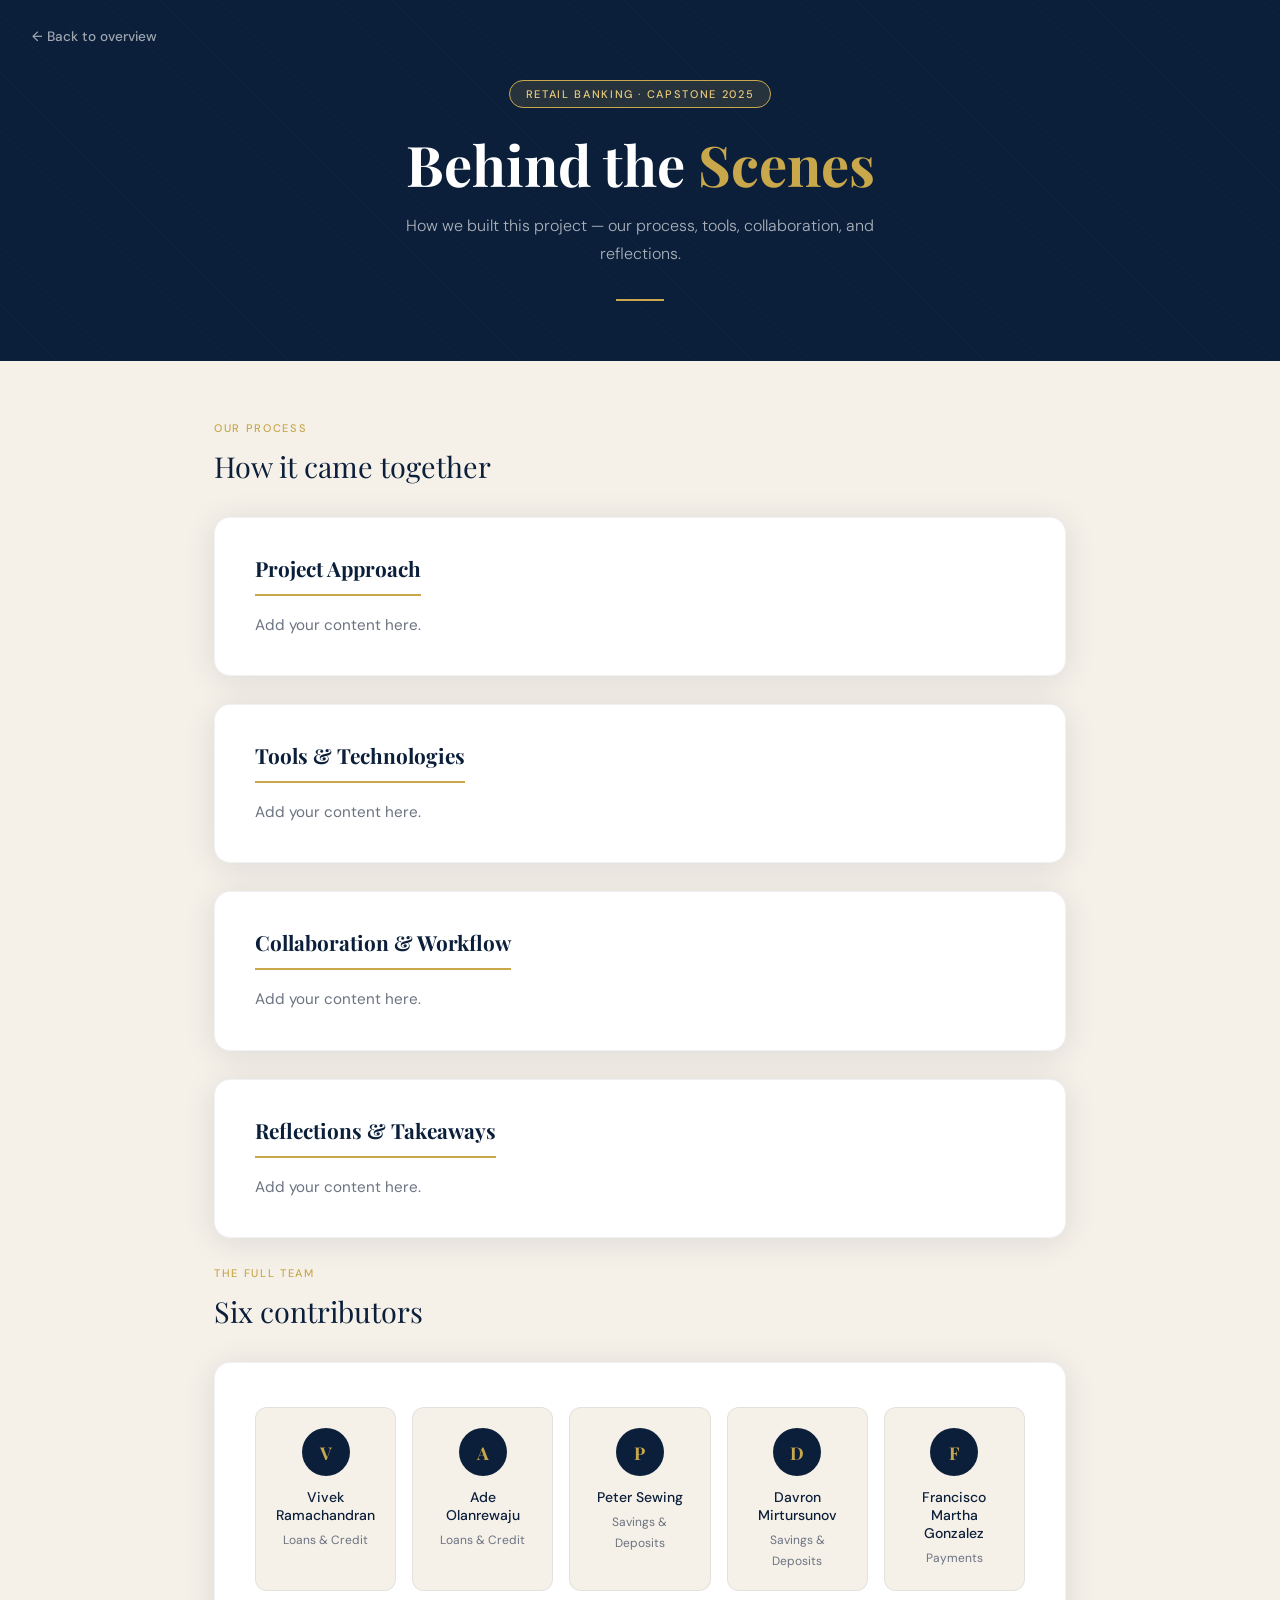
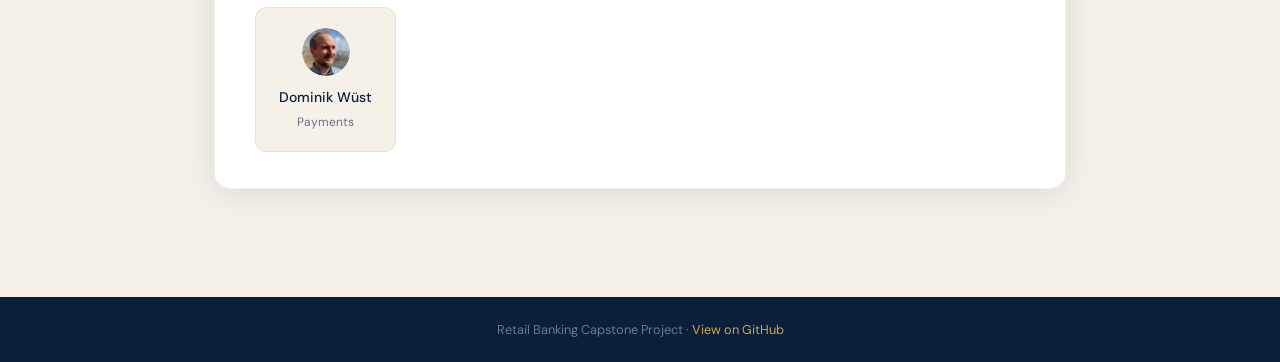
==== behind-the-scenes/index.html @ cd1fe0fa "Add Dominik Wüst profile photo to team sections Co-Authored-By: Claude Sonnet 4.6 <noreply@anthropic" ====
<!DOCTYPE html>
<html lang="en">
<head>
  <meta charset="UTF-8" />
  <meta name="viewport" content="width=device-width, initial-scale=1.0"/>
  <title>Behind the Scenes — Retail Banking</title>
  <link href="https://fonts.googleapis.com/css2?family=Playfair+Display:wght@400;700&family=DM+Sans:wght@300;400;500&display=swap" rel="stylesheet"/>
  <style>
    *, *::before, *::after { box-sizing: border-box; margin: 0; padding: 0; }
    :root {
      --navy: #0b1f3a; --gold: #c9a84c; --gold-light: #e8c97a;
      --cream: #f5f0e8; --white: #ffffff; --gray: #6b7280;
      --shadow: 0 4px 32px rgba(11,31,58,0.10);
    }
    html { scroll-behavior: smooth; }
    body { font-family: 'DM Sans', sans-serif; background: var(--cream); color: var(--navy); min-height: 100vh; }

    header { background: var(--navy); color: var(--white); padding: 80px 40px 60px; text-align: center; position: relative; overflow: hidden; }
    header::before { content: ''; position: absolute; inset: 0; background: repeating-linear-gradient(45deg, transparent, transparent 40px, rgba(201,168,76,0.04) 40px, rgba(201,168,76,0.04) 41px); }
    .badge { display: inline-block; background: rgba(201,168,76,0.15); border: 1px solid var(--gold); color: var(--gold-light); font-size: 11px; font-weight: 500; letter-spacing: 0.15em; text-transform: uppercase; padding: 6px 16px; border-radius: 100px; margin-bottom: 24px; }
    header h1 { font-family: 'Playfair Display', serif; font-size: clamp(2rem, 5vw, 3.5rem); font-weight: 700; line-height: 1.15; margin-bottom: 16px; position: relative; }
    header h1 span { color: var(--gold); }
    header p { font-size: 1rem; font-weight: 300; color: rgba(255,255,255,0.65); max-width: 480px; margin: 0 auto; line-height: 1.7; position: relative; }
    .gold-line { width: 48px; height: 2px; background: var(--gold); margin: 32px auto 0; }
    .back-link { position: absolute; top: 28px; left: 32px; font-size: 0.85rem; font-weight: 500; color: rgba(255,255,255,0.6); text-decoration: none; display: flex; align-items: center; gap: 6px; transition: color 0.2s; }
    .back-link:hover { color: var(--gold); }

    main { max-width: 900px; margin: 0 auto; padding: 60px 24px 80px; }
    .section-label { font-size: 11px; font-weight: 500; letter-spacing: 0.15em; text-transform: uppercase; color: var(--gold); margin-bottom: 12px; }
    .section-title { font-family: 'Playfair Display', serif; font-size: 1.8rem; color: var(--navy); margin-bottom: 32px; }

    .content-block { background: var(--white); border-radius: 16px; box-shadow: var(--shadow); padding: 36px 40px; margin-bottom: 28px; border: 1px solid rgba(11,31,58,0.06); }
    .content-block h2 { font-family: 'Playfair Display', serif; font-size: 1.3rem; color: var(--navy); margin-bottom: 16px; padding-bottom: 12px; border-bottom: 2px solid var(--gold); display: inline-block; }
    .content-block p { font-size: 0.95rem; color: var(--gray); line-height: 1.8; margin-bottom: 12px; }
    .content-block p:last-child { margin-bottom: 0; }

    .team-grid { display: grid; grid-template-columns: repeat(auto-fit, minmax(140px, 1fr)); gap: 16px; margin-top: 8px; }
    .member { background: var(--cream); border-radius: 12px; padding: 20px; text-align: center; border: 1px solid rgba(11,31,58,0.07); }
    .avatar { width: 48px; height: 48px; background: var(--navy); border-radius: 50%; margin: 0 auto 12px; display: flex; align-items: center; justify-content: center; color: var(--gold); font-family: 'Playfair Display', serif; font-size: 1.1rem; font-weight: 700; }
    .member h3 { font-size: 0.875rem; font-weight: 500; color: var(--navy); margin-bottom: 4px; }
    .member span { font-size: 0.75rem; color: var(--gray); }

    footer { background: var(--navy); color: rgba(255,255,255,0.4); text-align: center; padding: 24px; font-size: 0.8rem; }
    footer a { color: var(--gold); text-decoration: none; }

    @keyframes fadeUp { from { opacity: 0; transform: translateY(24px); } to { opacity: 1; transform: translateY(0); } }
    header, .content-block { animation: fadeUp 0.6s ease both; }
    .content-block:nth-child(2) { animation-delay: 0.1s; }
    .content-block:nth-child(3) { animation-delay: 0.2s; }
    .content-block:nth-child(4) { animation-delay: 0.3s; }
  </style>
</head>
<body>

  <header>
    <a class="back-link" href="../index.html">← Back to overview</a>
    <div class="badge">Retail Banking · Capstone 2025</div>
    <h1>Behind the <span>Scenes</span></h1>
    <p>How we built this project — our process, tools, collaboration, and reflections.</p>
    <div class="gold-line"></div>
  </header>

  <main>

    <div class="section-label">Our process</div>
    <div class="section-title">How it came together</div>

    <div class="content-block">
      <h2>Project Approach</h2>
      <p>Add your content here.</p>
    </div>

    <div class="content-block">
      <h2>Tools &amp; Technologies</h2>
      <p>Add your content here.</p>
    </div>

    <div class="content-block">
      <h2>Collaboration &amp; Workflow</h2>
      <p>Add your content here.</p>
    </div>

    <div class="content-block">
      <h2>Reflections &amp; Takeaways</h2>
      <p>Add your content here.</p>
    </div>

    <div class="section-label" style="margin-top: 20px;">The full team</div>
    <div class="section-title">Six contributors</div>

    <div class="content-block">
      <div class="team-grid">
        <div class="member"><div class="avatar">V</div><h3>Vivek Ramachandran</h3><span>Loans &amp; Credit</span></div>
        <div class="member"><div class="avatar">A</div><h3>Ade Olanrewaju</h3><span>Loans &amp; Credit</span></div>
        <div class="member"><div class="avatar">P</div><h3>Peter Sewing</h3><span>Savings &amp; Deposits</span></div>
        <div class="member"><div class="avatar">D</div><h3>Davron Mirtursunov</h3><span>Savings &amp; Deposits</span></div>
        <div class="member"><div class="avatar">F</div><h3>Francisco Martha Gonzalez</h3><span>Payments</span></div>
        <div class="member"><div class="avatar" style="background:none;overflow:hidden;padding:0;"><img src="../assets/images/dominik-wust.jpg" alt="Dominik Wüst" style="width:100%;height:100%;object-fit:cover;object-position:center top;border-radius:50%;display:block;"/></div><h3>Dominik Wüst</h3><span>Payments</span></div>
      </div>
    </div>

  </main>

  <footer>
    <p>Retail Banking Capstone Project · <a href="https://github.com/dowuest/Retail-Banking-Capstone-Project">View on GitHub</a></p>
  </footer>

</body>
</html>
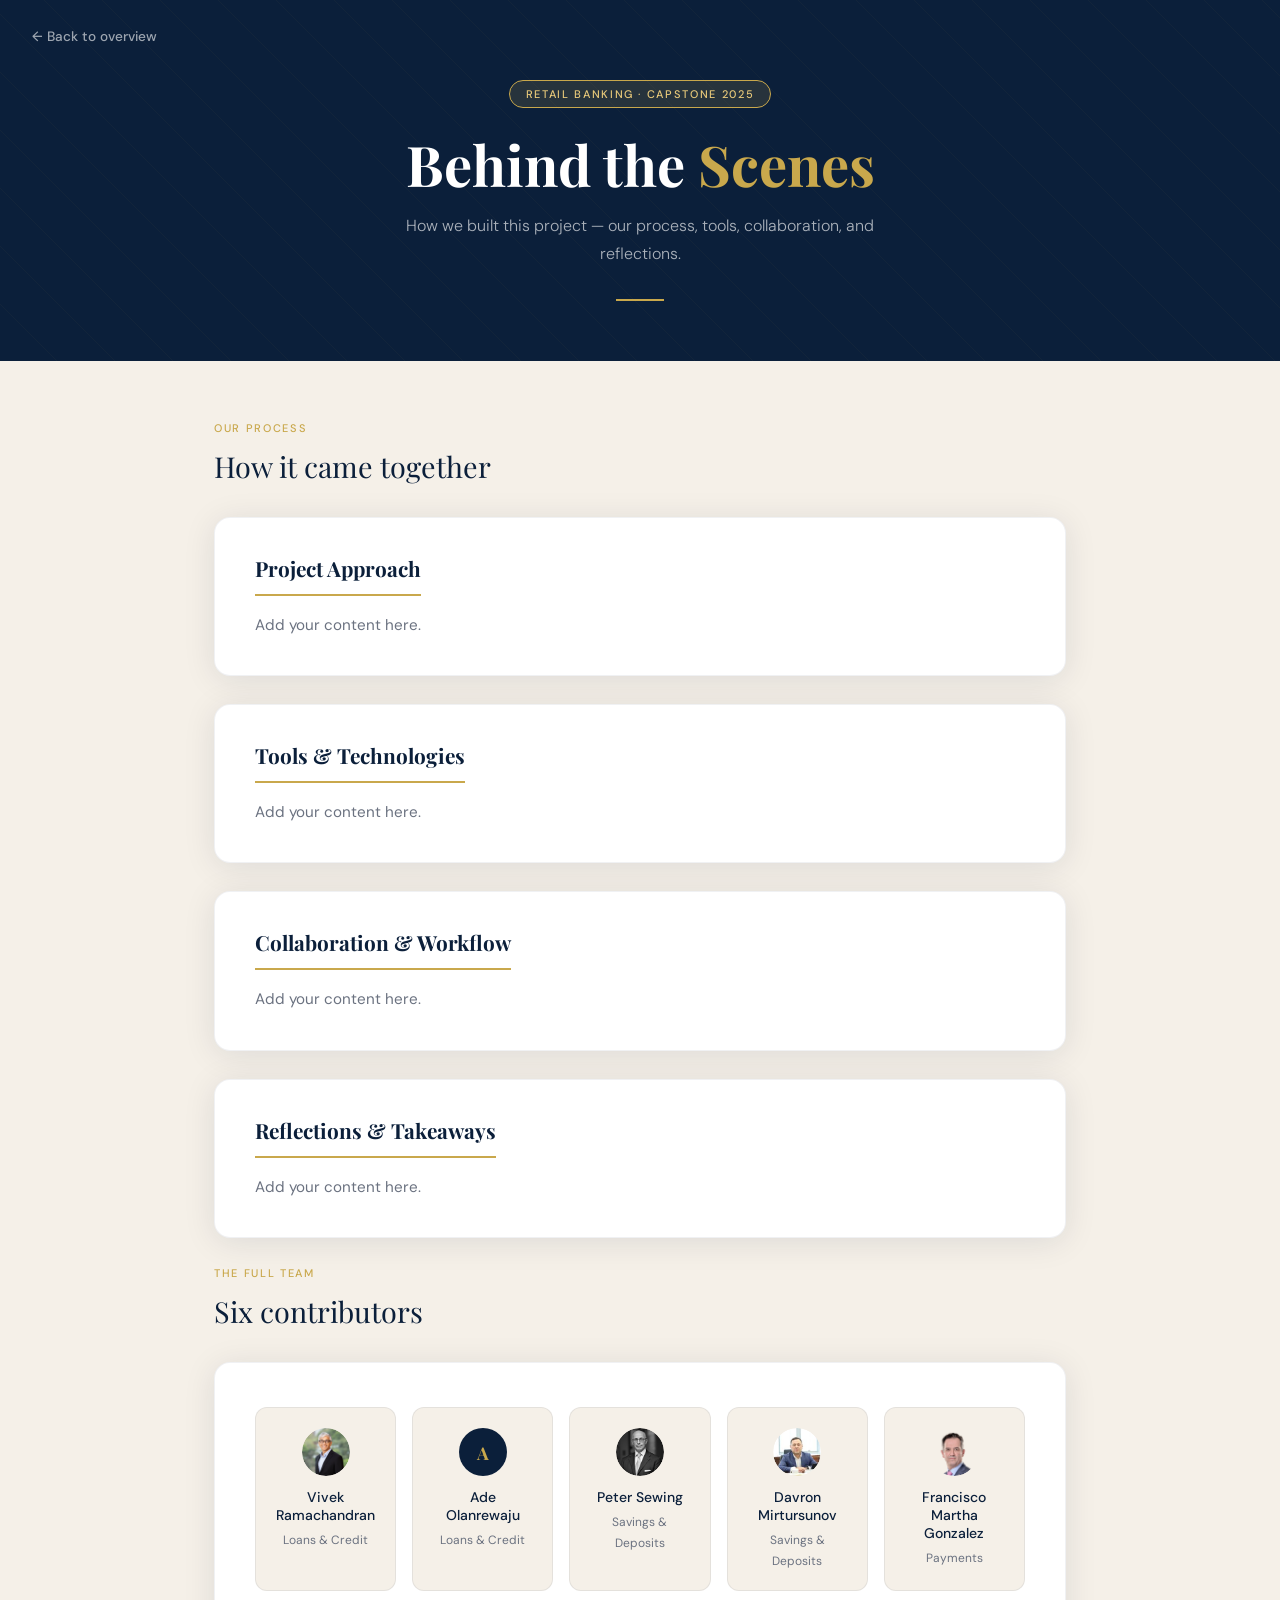
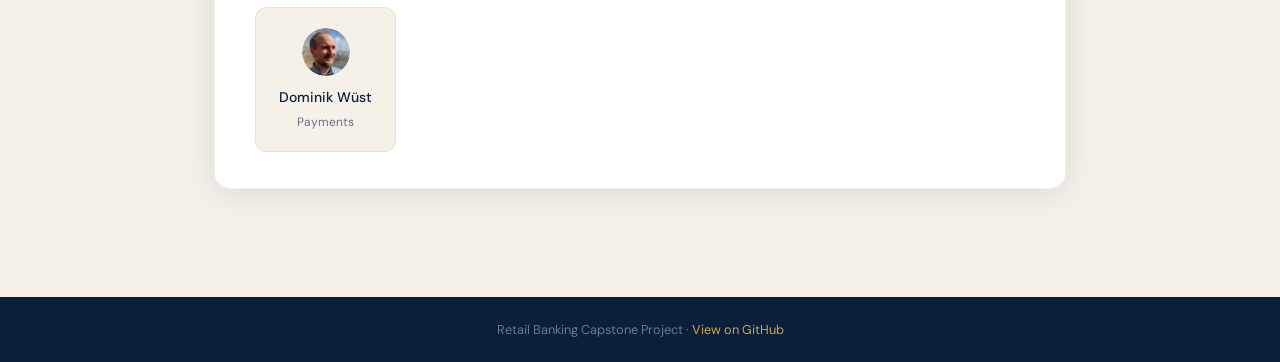
==== commit 6265cc88: "Add profile photos for Vivek, Peter, Davron, and Francisco Co-Authored-By: Claude Sonnet 4.6 <norepl" ====
--- a/behind-the-scenes/index.html
+++ b/behind-the-scenes/index.html
@@ -90,11 +90,11 @@
 
     <div class="content-block">
       <div class="team-grid">
-        <div class="member"><div class="avatar">V</div><h3>Vivek Ramachandran</h3><span>Loans &amp; Credit</span></div>
+        <div class="member"><div class="avatar" style="background:none;overflow:hidden;padding:0;"><img src="../assets/images/vivek-ramachandran.jpg" alt="Vivek Ramachandran" style="width:100%;height:100%;object-fit:cover;object-position:center top;border-radius:50%;display:block;"/></div><h3>Vivek Ramachandran</h3><span>Loans &amp; Credit</span></div>
         <div class="member"><div class="avatar">A</div><h3>Ade Olanrewaju</h3><span>Loans &amp; Credit</span></div>
-        <div class="member"><div class="avatar">P</div><h3>Peter Sewing</h3><span>Savings &amp; Deposits</span></div>
-        <div class="member"><div class="avatar">D</div><h3>Davron Mirtursunov</h3><span>Savings &amp; Deposits</span></div>
-        <div class="member"><div class="avatar">F</div><h3>Francisco Martha Gonzalez</h3><span>Payments</span></div>
+        <div class="member"><div class="avatar" style="background:none;overflow:hidden;padding:0;"><img src="../assets/images/peter-sewing.jpg" alt="Peter Sewing" style="width:100%;height:100%;object-fit:cover;object-position:center top;border-radius:50%;display:block;"/></div><h3>Peter Sewing</h3><span>Savings &amp; Deposits</span></div>
+        <div class="member"><div class="avatar" style="background:none;overflow:hidden;padding:0;"><img src="../assets/images/davron-mirtursunov.jpg" alt="Davron Mirtursunov" style="width:100%;height:100%;object-fit:cover;object-position:center top;border-radius:50%;display:block;"/></div><h3>Davron Mirtursunov</h3><span>Savings &amp; Deposits</span></div>
+        <div class="member"><div class="avatar" style="background:none;overflow:hidden;padding:0;"><img src="../assets/images/francisco-gonzalez.png" alt="Francisco Martha Gonzalez" style="width:100%;height:100%;object-fit:cover;object-position:center top;border-radius:50%;display:block;"/></div><h3>Francisco Martha Gonzalez</h3><span>Payments</span></div>
         <div class="member"><div class="avatar" style="background:none;overflow:hidden;padding:0;"><img src="../assets/images/dominik-wust.jpg" alt="Dominik Wüst" style="width:100%;height:100%;object-fit:cover;object-position:center top;border-radius:50%;display:block;"/></div><h3>Dominik Wüst</h3><span>Payments</span></div>
       </div>
     </div>
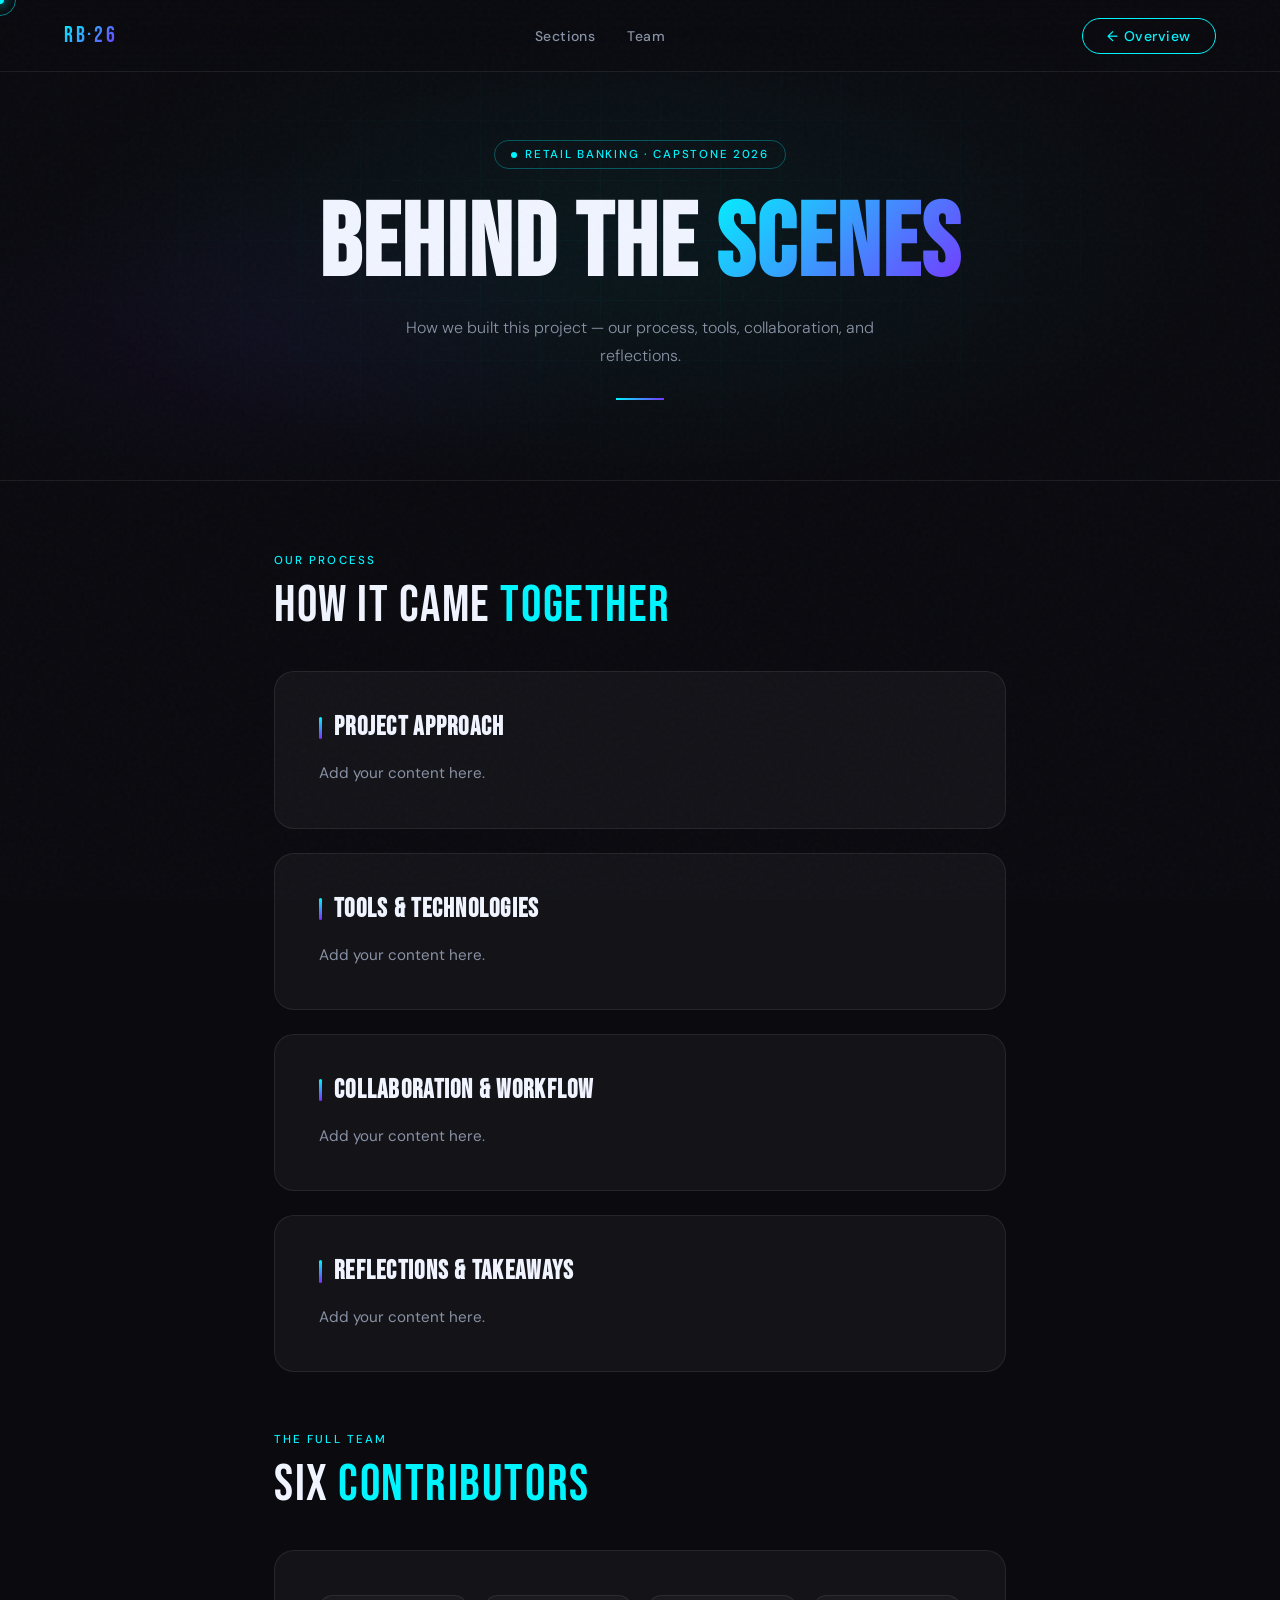
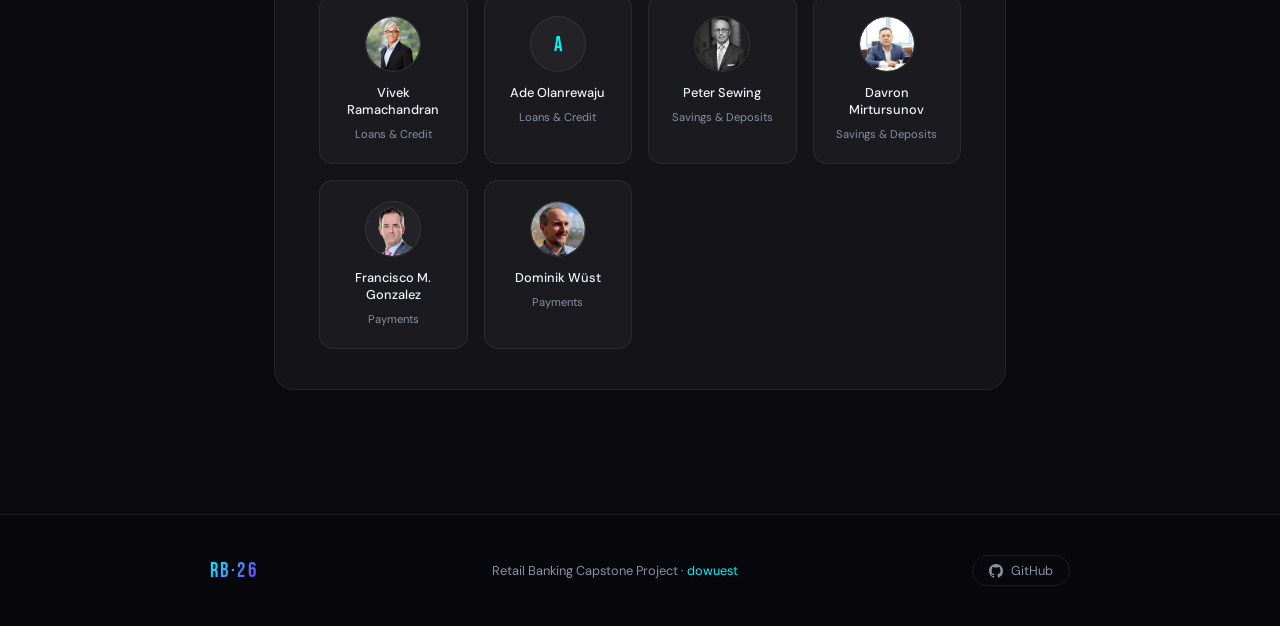
==== commit b7d94989: "Apply dark cinematic style to all 5 branch pages Restyled loans-credit, savings-deposits, payments, " ====
--- a/behind-the-scenes/index.html
+++ b/behind-the-scenes/index.html
@@ -1,109 +1,133 @@
 <!DOCTYPE html>
 <html lang="en">
 <head>
-  <meta charset="UTF-8" />
-  <meta name="viewport" content="width=device-width, initial-scale=1.0"/>
-  <title>Behind the Scenes — Retail Banking</title>
-  <link href="https://fonts.googleapis.com/css2?family=Playfair+Display:wght@400;700&family=DM+Sans:wght@300;400;500&display=swap" rel="stylesheet"/>
-  <style>
-    *, *::before, *::after { box-sizing: border-box; margin: 0; padding: 0; }
-    :root {
-      --navy: #0b1f3a; --gold: #c9a84c; --gold-light: #e8c97a;
-      --cream: #f5f0e8; --white: #ffffff; --gray: #6b7280;
-      --shadow: 0 4px 32px rgba(11,31,58,0.10);
-    }
-    html { scroll-behavior: smooth; }
-    body { font-family: 'DM Sans', sans-serif; background: var(--cream); color: var(--navy); min-height: 100vh; }
-
-    header { background: var(--navy); color: var(--white); padding: 80px 40px 60px; text-align: center; position: relative; overflow: hidden; }
-    header::before { content: ''; position: absolute; inset: 0; background: repeating-linear-gradient(45deg, transparent, transparent 40px, rgba(201,168,76,0.04) 40px, rgba(201,168,76,0.04) 41px); }
-    .badge { display: inline-block; background: rgba(201,168,76,0.15); border: 1px solid var(--gold); color: var(--gold-light); font-size: 11px; font-weight: 500; letter-spacing: 0.15em; text-transform: uppercase; padding: 6px 16px; border-radius: 100px; margin-bottom: 24px; }
-    header h1 { font-family: 'Playfair Display', serif; font-size: clamp(2rem, 5vw, 3.5rem); font-weight: 700; line-height: 1.15; margin-bottom: 16px; position: relative; }
-    header h1 span { color: var(--gold); }
-    header p { font-size: 1rem; font-weight: 300; color: rgba(255,255,255,0.65); max-width: 480px; margin: 0 auto; line-height: 1.7; position: relative; }
-    .gold-line { width: 48px; height: 2px; background: var(--gold); margin: 32px auto 0; }
-    .back-link { position: absolute; top: 28px; left: 32px; font-size: 0.85rem; font-weight: 500; color: rgba(255,255,255,0.6); text-decoration: none; display: flex; align-items: center; gap: 6px; transition: color 0.2s; }
-    .back-link:hover { color: var(--gold); }
-
-    main { max-width: 900px; margin: 0 auto; padding: 60px 24px 80px; }
-    .section-label { font-size: 11px; font-weight: 500; letter-spacing: 0.15em; text-transform: uppercase; color: var(--gold); margin-bottom: 12px; }
-    .section-title { font-family: 'Playfair Display', serif; font-size: 1.8rem; color: var(--navy); margin-bottom: 32px; }
-
-    .content-block { background: var(--white); border-radius: 16px; box-shadow: var(--shadow); padding: 36px 40px; margin-bottom: 28px; border: 1px solid rgba(11,31,58,0.06); }
-    .content-block h2 { font-family: 'Playfair Display', serif; font-size: 1.3rem; color: var(--navy); margin-bottom: 16px; padding-bottom: 12px; border-bottom: 2px solid var(--gold); display: inline-block; }
-    .content-block p { font-size: 0.95rem; color: var(--gray); line-height: 1.8; margin-bottom: 12px; }
-    .content-block p:last-child { margin-bottom: 0; }
-
-    .team-grid { display: grid; grid-template-columns: repeat(auto-fit, minmax(140px, 1fr)); gap: 16px; margin-top: 8px; }
-    .member { background: var(--cream); border-radius: 12px; padding: 20px; text-align: center; border: 1px solid rgba(11,31,58,0.07); }
-    .avatar { width: 48px; height: 48px; background: var(--navy); border-radius: 50%; margin: 0 auto 12px; display: flex; align-items: center; justify-content: center; color: var(--gold); font-family: 'Playfair Display', serif; font-size: 1.1rem; font-weight: 700; }
-    .member h3 { font-size: 0.875rem; font-weight: 500; color: var(--navy); margin-bottom: 4px; }
-    .member span { font-size: 0.75rem; color: var(--gray); }
-
-    footer { background: var(--navy); color: rgba(255,255,255,0.4); text-align: center; padding: 24px; font-size: 0.8rem; }
-    footer a { color: var(--gold); text-decoration: none; }
-
-    @keyframes fadeUp { from { opacity: 0; transform: translateY(24px); } to { opacity: 1; transform: translateY(0); } }
-    header, .content-block { animation: fadeUp 0.6s ease both; }
-    .content-block:nth-child(2) { animation-delay: 0.1s; }
-    .content-block:nth-child(3) { animation-delay: 0.2s; }
-    .content-block:nth-child(4) { animation-delay: 0.3s; }
-  </style>
+<meta charset="UTF-8"/>
+<meta name="viewport" content="width=device-width, initial-scale=1.0"/>
+<title>Behind the Scenes — Retail Banking 2026</title>
+<link rel="preconnect" href="https://fonts.googleapis.com"/>
+<link href="https://fonts.googleapis.com/css2?family=Bebas+Neue&family=DM+Sans:wght@300;400;500;600&display=swap" rel="stylesheet"/>
+<style>
+*,*::before,*::after{box-sizing:border-box;margin:0;padding:0;}
+:root{--bg:#0a0a0f;--cyan:#00f5ff;--violet:#7b2fff;--white:#f0f4ff;--gray:#8892a4;--surface:rgba(255,255,255,0.04);--border:rgba(255,255,255,0.08);--glow-cyan:0 0 40px rgba(0,245,255,0.35);--glow-violet:0 0 40px rgba(123,47,255,0.35);}
+html{scroll-behavior:smooth;}
+body{font-family:'DM Sans',sans-serif;background:var(--bg);color:var(--white);overflow-x:hidden;cursor:none;}
+body::after{content:'';position:fixed;inset:0;z-index:10000;pointer-events:none;opacity:.025;background-image:url("data:image/svg+xml,%3Csvg viewBox='0 0 256 256' xmlns='http://www.w3.org/2000/svg'%3E%3Cfilter id='n'%3E%3CfeTurbulence type='fractalNoise' baseFrequency='0.9' numOctaves='4' stitchTiles='stitch'/%3E%3C/filter%3E%3Crect width='100%25' height='100%25' filter='url(%23n)'/%3E%3C/svg%3E");}
+#cursor-dot{position:fixed;width:8px;height:8px;background:var(--cyan);border-radius:50%;pointer-events:none;z-index:8999;transform:translate(-50%,-50%);box-shadow:0 0 12px var(--cyan);transition:transform .1s;}
+#cursor-ring{position:fixed;width:32px;height:32px;border:1.5px solid rgba(0,245,255,.5);border-radius:50%;pointer-events:none;z-index:8998;transform:translate(-50%,-50%);}
+#preloader{position:fixed;inset:0;z-index:9000;background:var(--bg);display:flex;align-items:center;justify-content:center;flex-direction:column;gap:24px;}
+#preloader .pl-text{font-family:'Bebas Neue',sans-serif;font-size:clamp(1.2rem,3vw,1.8rem);letter-spacing:.4em;color:var(--cyan);opacity:0;animation:plFadeIn .4s .4s ease forwards;}
+#preloader .pl-bar{width:200px;height:2px;background:var(--border);border-radius:2px;overflow:hidden;opacity:0;animation:plFadeIn .4s .4s ease forwards;}
+#preloader .pl-fill{height:100%;width:0;background:linear-gradient(90deg,var(--cyan),var(--violet));animation:plFill .9s .5s ease forwards;}
+@keyframes plFadeIn{to{opacity:1;}}@keyframes plFill{to{width:100%;}}
+nav{position:fixed;top:0;left:0;right:0;z-index:500;display:flex;align-items:center;justify-content:space-between;padding:0 5vw;height:72px;background:rgba(10,10,15,.6);backdrop-filter:blur(20px);-webkit-backdrop-filter:blur(20px);border-bottom:1px solid var(--border);}
+.nav-logo{font-family:'Bebas Neue',sans-serif;font-size:1.4rem;letter-spacing:.12em;background:linear-gradient(135deg,var(--cyan),var(--violet));-webkit-background-clip:text;-webkit-text-fill-color:transparent;background-clip:text;text-decoration:none;}
+.nav-links{display:flex;gap:32px;list-style:none;}
+.nav-links a{color:var(--gray);font-size:.875rem;font-weight:500;text-decoration:none;letter-spacing:.03em;transition:color .2s;position:relative;}
+.nav-links a::after{content:'';position:absolute;bottom:-4px;left:0;right:0;height:1px;background:var(--cyan);transform:scaleX(0);transition:transform .2s;}
+.nav-links a:hover{color:var(--white);}
+.nav-links a:hover::after{transform:scaleX(1);}
+.nav-back{font-family:'DM Sans',sans-serif;font-size:.875rem;font-weight:500;color:var(--cyan);border:1.5px solid var(--cyan);border-radius:100px;padding:8px 24px;text-decoration:none;background:transparent;cursor:none;position:relative;overflow:hidden;transition:color .3s;letter-spacing:.04em;}
+.nav-back::before{content:'';position:absolute;inset:0;background:var(--cyan);transform:scaleX(0);transform-origin:left;transition:transform .3s ease;z-index:-1;}
+.nav-back:hover{color:#000;}
+.nav-back:hover::before{transform:scaleX(1);}
+@media(max-width:768px){.nav-links{display:none;}}
+.page-header{position:relative;padding:140px 5vw 80px;overflow:hidden;text-align:center;border-bottom:1px solid var(--border);}
+.page-header::before{content:'';position:absolute;inset:0;background:radial-gradient(ellipse 70% 80% at 50% 50%,rgba(0,245,255,.06) 0%,transparent 65%),radial-gradient(ellipse 50% 60% at 20% 70%,rgba(123,47,255,.05) 0%,transparent 60%);pointer-events:none;}
+.grid-bg{position:absolute;inset:0;pointer-events:none;background-image:linear-gradient(rgba(0,245,255,.03) 1px,transparent 1px),linear-gradient(90deg,rgba(0,245,255,.03) 1px,transparent 1px);background-size:60px 60px;mask-image:radial-gradient(ellipse 70% 70% at 50% 50%,black,transparent);}
+.page-badge{display:inline-flex;align-items:center;gap:8px;font-size:.72rem;font-weight:500;letter-spacing:.15em;text-transform:uppercase;color:var(--cyan);border:1px solid rgba(0,245,255,.3);border-radius:100px;padding:6px 16px;margin-bottom:28px;}
+.page-badge::before{content:'';width:6px;height:6px;border-radius:50%;background:var(--cyan);animation:pulse 2s infinite;}
+@keyframes pulse{0%,100%{opacity:1;transform:scale(1);}50%{opacity:.5;transform:scale(1.4);}}
+.page-header h1{font-family:'Bebas Neue',sans-serif;font-size:clamp(3rem,8vw,6.5rem);line-height:.95;letter-spacing:.02em;margin-bottom:20px;position:relative;}
+.page-header h1 .accent{background:linear-gradient(135deg,var(--cyan),var(--violet));-webkit-background-clip:text;-webkit-text-fill-color:transparent;background-clip:text;}
+.page-header p{font-size:1rem;font-weight:300;color:var(--gray);max-width:520px;margin:0 auto;line-height:1.75;position:relative;}
+.gold-line{width:48px;height:2px;background:linear-gradient(90deg,var(--cyan),var(--violet));margin:28px auto 0;}
+main{max-width:860px;margin:0 auto;padding:72px 5vw 100px;}
+.section-eyebrow{font-size:.72rem;font-weight:500;letter-spacing:.18em;text-transform:uppercase;color:var(--cyan);margin-bottom:12px;}
+.section-heading{font-family:'Bebas Neue',sans-serif;font-size:clamp(2rem,4vw,3.5rem);line-height:1;letter-spacing:.03em;margin-bottom:40px;}
+.content-block{background:var(--surface);border:1px solid var(--border);border-radius:20px;padding:40px 44px;margin-bottom:24px;position:relative;overflow:hidden;transition:border-color .3s,box-shadow .3s,transform .3s;}
+.content-block::before{content:'';position:absolute;bottom:0;left:0;right:0;height:2px;background:linear-gradient(90deg,var(--cyan),var(--violet));transform:scaleX(0);transition:transform .4s ease;}
+.content-block:hover{border-color:rgba(0,245,255,.3);box-shadow:var(--glow-cyan);transform:translateY(-3px);}
+.content-block:hover::before{transform:scaleX(1);}
+.content-block h2{font-family:'Bebas Neue',sans-serif;font-size:1.6rem;letter-spacing:.05em;color:var(--white);margin-bottom:16px;display:flex;align-items:center;gap:12px;}
+.content-block h2::before{content:'';display:block;width:3px;height:1.4rem;background:linear-gradient(to bottom,var(--cyan),var(--violet));border-radius:2px;flex-shrink:0;}
+.content-block p{font-size:.95rem;color:var(--gray);line-height:1.85;}
+/* Team grid */
+.team-grid{display:grid;grid-template-columns:repeat(auto-fill,minmax(130px,1fr));gap:16px;margin-top:4px;}
+.member{background:rgba(255,255,255,.03);border:1px solid var(--border);border-radius:14px;padding:20px 14px;text-align:center;transition:border-color .3s,transform .3s;}
+.member:hover{border-color:rgba(0,245,255,.3);transform:translateY(-4px);}
+.avatar{width:56px;height:56px;border-radius:50%;margin:0 auto 12px;border:1.5px solid var(--border);overflow:hidden;background:var(--surface);display:flex;align-items:center;justify-content:center;font-family:'Bebas Neue',sans-serif;font-size:1.3rem;color:var(--cyan);}
+.avatar img{width:100%;height:100%;object-fit:cover;object-position:center top;border-radius:50%;display:block;}
+.member h3{font-size:.8rem;font-weight:500;color:var(--white);margin-bottom:4px;}
+.member span{font-size:.7rem;color:var(--gray);}
+.reveal{opacity:0;transform:translateY(32px);transition:opacity .7s ease,transform .7s ease;}
+.reveal.visible{opacity:1;transform:translateY(0);}
+footer{background:#07070c;border-top:1px solid var(--border);padding:40px 5vw;}
+.footer-inner{max-width:860px;margin:0 auto;display:flex;align-items:center;justify-content:space-between;flex-wrap:wrap;gap:16px;}
+.footer-logo{font-family:'Bebas Neue',sans-serif;font-size:1.3rem;letter-spacing:.12em;background:linear-gradient(135deg,var(--cyan),var(--violet));-webkit-background-clip:text;-webkit-text-fill-color:transparent;background-clip:text;}
+.footer-copy{font-size:.8rem;color:var(--gray);}
+.footer-copy a{color:var(--cyan);text-decoration:none;}
+.github-link{display:inline-flex;align-items:center;gap:8px;font-size:.8rem;color:var(--gray);text-decoration:none;border:1px solid var(--border);border-radius:100px;padding:6px 16px;transition:border-color .2s,color .2s;}
+.github-link:hover{border-color:var(--cyan);color:var(--white);}
+@media(prefers-reduced-motion:reduce){.reveal{transition:none;}.page-badge::before{animation:none;}}
+</style>
 </head>
 <body>
+<div id="preloader" role="status" aria-label="Loading"><span class="pl-text">BEHIND THE SCENES</span><div class="pl-bar"><div class="pl-fill"></div></div></div>
+<div id="cursor-dot" aria-hidden="true"></div>
+<div id="cursor-ring" aria-hidden="true"></div>
+<nav role="navigation" aria-label="Main navigation">
+  <a href="../index.html" class="nav-logo">RB·26</a>
+  <ul class="nav-links"><li><a href="../index.html#sections">Sections</a></li><li><a href="../index.html#team">Team</a></li></ul>
+  <a href="../index.html" class="nav-back">← Overview</a>
+</nav>
+<header class="page-header" role="banner">
+  <div class="grid-bg" aria-hidden="true"></div>
+  <div class="page-badge">Retail Banking · Capstone 2026</div>
+  <h1>Behind the <span class="accent">Scenes</span></h1>
+  <p>How we built this project — our process, tools, collaboration, and reflections.</p>
+  <div class="gold-line"></div>
+</header>
+<main id="main-content">
+  <div class="section-eyebrow reveal">Our process</div>
+  <div class="section-heading reveal" style="transition-delay:.1s">How It Came <span style="color:var(--cyan)">Together</span></div>
+  <div class="content-block reveal" style="transition-delay:.15s"><h2>Project Approach</h2><p>Add your content here.</p></div>
+  <div class="content-block reveal" style="transition-delay:.25s"><h2>Tools &amp; Technologies</h2><p>Add your content here.</p></div>
+  <div class="content-block reveal" style="transition-delay:.35s"><h2>Collaboration &amp; Workflow</h2><p>Add your content here.</p></div>
+  <div class="content-block reveal" style="transition-delay:.45s"><h2>Reflections &amp; Takeaways</h2><p>Add your content here.</p></div>
 
-  <header>
-    <a class="back-link" href="../index.html">← Back to overview</a>
-    <div class="badge">Retail Banking · Capstone 2025</div>
-    <h1>Behind the <span>Scenes</span></h1>
-    <p>How we built this project — our process, tools, collaboration, and reflections.</p>
-    <div class="gold-line"></div>
-  </header>
-
-  <main>
-
-    <div class="section-label">Our process</div>
-    <div class="section-title">How it came together</div>
-
-    <div class="content-block">
-      <h2>Project Approach</h2>
-      <p>Add your content here.</p>
+  <div class="section-eyebrow reveal" style="margin-top:60px;transition-delay:.5s">The full team</div>
+  <div class="section-heading reveal" style="transition-delay:.55s">Six <span style="color:var(--cyan)">Contributors</span></div>
+  <div class="content-block reveal" style="transition-delay:.6s">
+    <div class="team-grid">
+      <div class="member"><div class="avatar"><img src="../assets/images/vivek-ramachandran.jpg" alt="Vivek Ramachandran"/></div><h3>Vivek Ramachandran</h3><span>Loans &amp; Credit</span></div>
+      <div class="member"><div class="avatar">A</div><h3>Ade Olanrewaju</h3><span>Loans &amp; Credit</span></div>
+      <div class="member"><div class="avatar"><img src="../assets/images/peter-sewing.jpg" alt="Peter Sewing"/></div><h3>Peter Sewing</h3><span>Savings &amp; Deposits</span></div>
+      <div class="member"><div class="avatar"><img src="../assets/images/davron-mirtursunov.jpg" alt="Davron Mirtursunov"/></div><h3>Davron Mirtursunov</h3><span>Savings &amp; Deposits</span></div>
+      <div class="member"><div class="avatar"><img src="../assets/images/francisco-gonzalez.png" alt="Francisco Martha Gonzalez"/></div><h3>Francisco M. Gonzalez</h3><span>Payments</span></div>
+      <div class="member"><div class="avatar"><img src="../assets/images/dominik-wust.jpg" alt="Dominik Wüst"/></div><h3>Dominik Wüst</h3><span>Payments</span></div>
     </div>
-
-    <div class="content-block">
-      <h2>Tools &amp; Technologies</h2>
-      <p>Add your content here.</p>
-    </div>
-
-    <div class="content-block">
-      <h2>Collaboration &amp; Workflow</h2>
-      <p>Add your content here.</p>
-    </div>
-
-    <div class="content-block">
-      <h2>Reflections &amp; Takeaways</h2>
-      <p>Add your content here.</p>
-    </div>
-
-    <div class="section-label" style="margin-top: 20px;">The full team</div>
-    <div class="section-title">Six contributors</div>
-
-    <div class="content-block">
-      <div class="team-grid">
-        <div class="member"><div class="avatar" style="background:none;overflow:hidden;padding:0;"><img src="../assets/images/vivek-ramachandran.jpg" alt="Vivek Ramachandran" style="width:100%;height:100%;object-fit:cover;object-position:center top;border-radius:50%;display:block;"/></div><h3>Vivek Ramachandran</h3><span>Loans &amp; Credit</span></div>
-        <div class="member"><div class="avatar">A</div><h3>Ade Olanrewaju</h3><span>Loans &amp; Credit</span></div>
-        <div class="member"><div class="avatar" style="background:none;overflow:hidden;padding:0;"><img src="../assets/images/peter-sewing.jpg" alt="Peter Sewing" style="width:100%;height:100%;object-fit:cover;object-position:center top;border-radius:50%;display:block;"/></div><h3>Peter Sewing</h3><span>Savings &amp; Deposits</span></div>
-        <div class="member"><div class="avatar" style="background:none;overflow:hidden;padding:0;"><img src="../assets/images/davron-mirtursunov.jpg" alt="Davron Mirtursunov" style="width:100%;height:100%;object-fit:cover;object-position:center top;border-radius:50%;display:block;"/></div><h3>Davron Mirtursunov</h3><span>Savings &amp; Deposits</span></div>
-        <div class="member"><div class="avatar" style="background:none;overflow:hidden;padding:0;"><img src="../assets/images/francisco-gonzalez.png" alt="Francisco Martha Gonzalez" style="width:100%;height:100%;object-fit:cover;object-position:center top;border-radius:50%;display:block;"/></div><h3>Francisco Martha Gonzalez</h3><span>Payments</span></div>
-        <div class="member"><div class="avatar" style="background:none;overflow:hidden;padding:0;"><img src="../assets/images/dominik-wust.jpg" alt="Dominik Wüst" style="width:100%;height:100%;object-fit:cover;object-position:center top;border-radius:50%;display:block;"/></div><h3>Dominik Wüst</h3><span>Payments</span></div>
-      </div>
-    </div>
-
-  </main>
-
-  <footer>
-    <p>Retail Banking Capstone Project · <a href="https://github.com/dowuest/Retail-Banking-Capstone-Project">View on GitHub</a></p>
-  </footer>
-
+  </div>
+</main>
+<footer role="contentinfo">
+  <div class="footer-inner">
+    <div class="footer-logo">RB·26</div>
+    <span class="footer-copy">Retail Banking Capstone Project · <a href="https://github.com/dowuest/Retail-Banking-Capstone-Project" target="_blank" rel="noopener">dowuest</a></span>
+    <a href="https://github.com/dowuest/Retail-Banking-Capstone-Project" target="_blank" rel="noopener" class="github-link"><svg width="14" height="14" viewBox="0 0 24 24" fill="currentColor" aria-hidden="true"><path d="M12 0C5.37 0 0 5.37 0 12c0 5.31 3.435 9.795 8.205 11.385.6.105.825-.255.825-.57 0-.285-.015-1.23-.015-2.235-3.015.555-3.795-.735-4.035-1.41-.135-.345-.72-1.41-1.23-1.695-.42-.225-1.02-.78-.015-.795.945-.015 1.62.87 1.845 1.23 1.08 1.815 2.805 1.305 3.495.99.105-.78.42-1.305.765-1.605-2.67-.3-5.46-1.335-5.46-5.925 0-1.305.465-2.385 1.23-3.225-.12-.3-.54-1.53.12-3.18 0 0 1.005-.315 3.3 1.23.96-.27 1.98-.405 3-.405s2.04.135 3 .405c2.295-1.56 3.3-1.23 3.3-1.23.66 1.65.24 2.88.12 3.18.765.84 1.23 1.905 1.23 3.225 0 4.605-2.805 5.625-5.475 5.925.435.375.81 1.095.81 2.22 0 1.605-.015 2.895-.015 3.3 0 .315.225.69.825.57A12.02 12.02 0 0024 12c0-6.63-5.37-12-12-12z"/></svg>GitHub</a>
+  </div>
+</footer>
+<script>
+(function(){
+  const reduced=window.matchMedia('(prefers-reduced-motion: reduce)').matches;
+  window.addEventListener('load',()=>{setTimeout(()=>{const pl=document.getElementById('preloader');pl.style.transition='opacity .5s ease';pl.style.opacity='0';setTimeout(()=>pl.style.display='none',550);},1100);});
+  const dot=document.getElementById('cursor-dot'),ring=document.getElementById('cursor-ring');
+  let mx=0,my=0,rx=0,ry=0;
+  document.addEventListener('mousemove',e=>{mx=e.clientX;my=e.clientY;dot.style.left=mx+'px';dot.style.top=my+'px';});
+  function lerpCursor(){rx+=(mx-rx)*.12;ry+=(my-ry)*.12;ring.style.left=rx+'px';ring.style.top=ry+'px';requestAnimationFrame(lerpCursor);}
+  if(!reduced)lerpCursor();
+  document.querySelectorAll('a,button').forEach(el=>{el.addEventListener('mouseenter',()=>{dot.style.transform='translate(-50%,-50%) scale(2.5)';ring.style.borderColor='rgba(123,47,255,.7)';});el.addEventListener('mouseleave',()=>{dot.style.transform='translate(-50%,-50%) scale(1)';ring.style.borderColor='rgba(0,245,255,.5)';});});
+  const obs=new IntersectionObserver(entries=>entries.forEach(e=>{if(e.isIntersecting){e.target.classList.add('visible');obs.unobserve(e.target);}}),{threshold:.15});
+  document.querySelectorAll('.reveal').forEach(el=>obs.observe(el));
+})();
+</script>
 </body>
 </html>
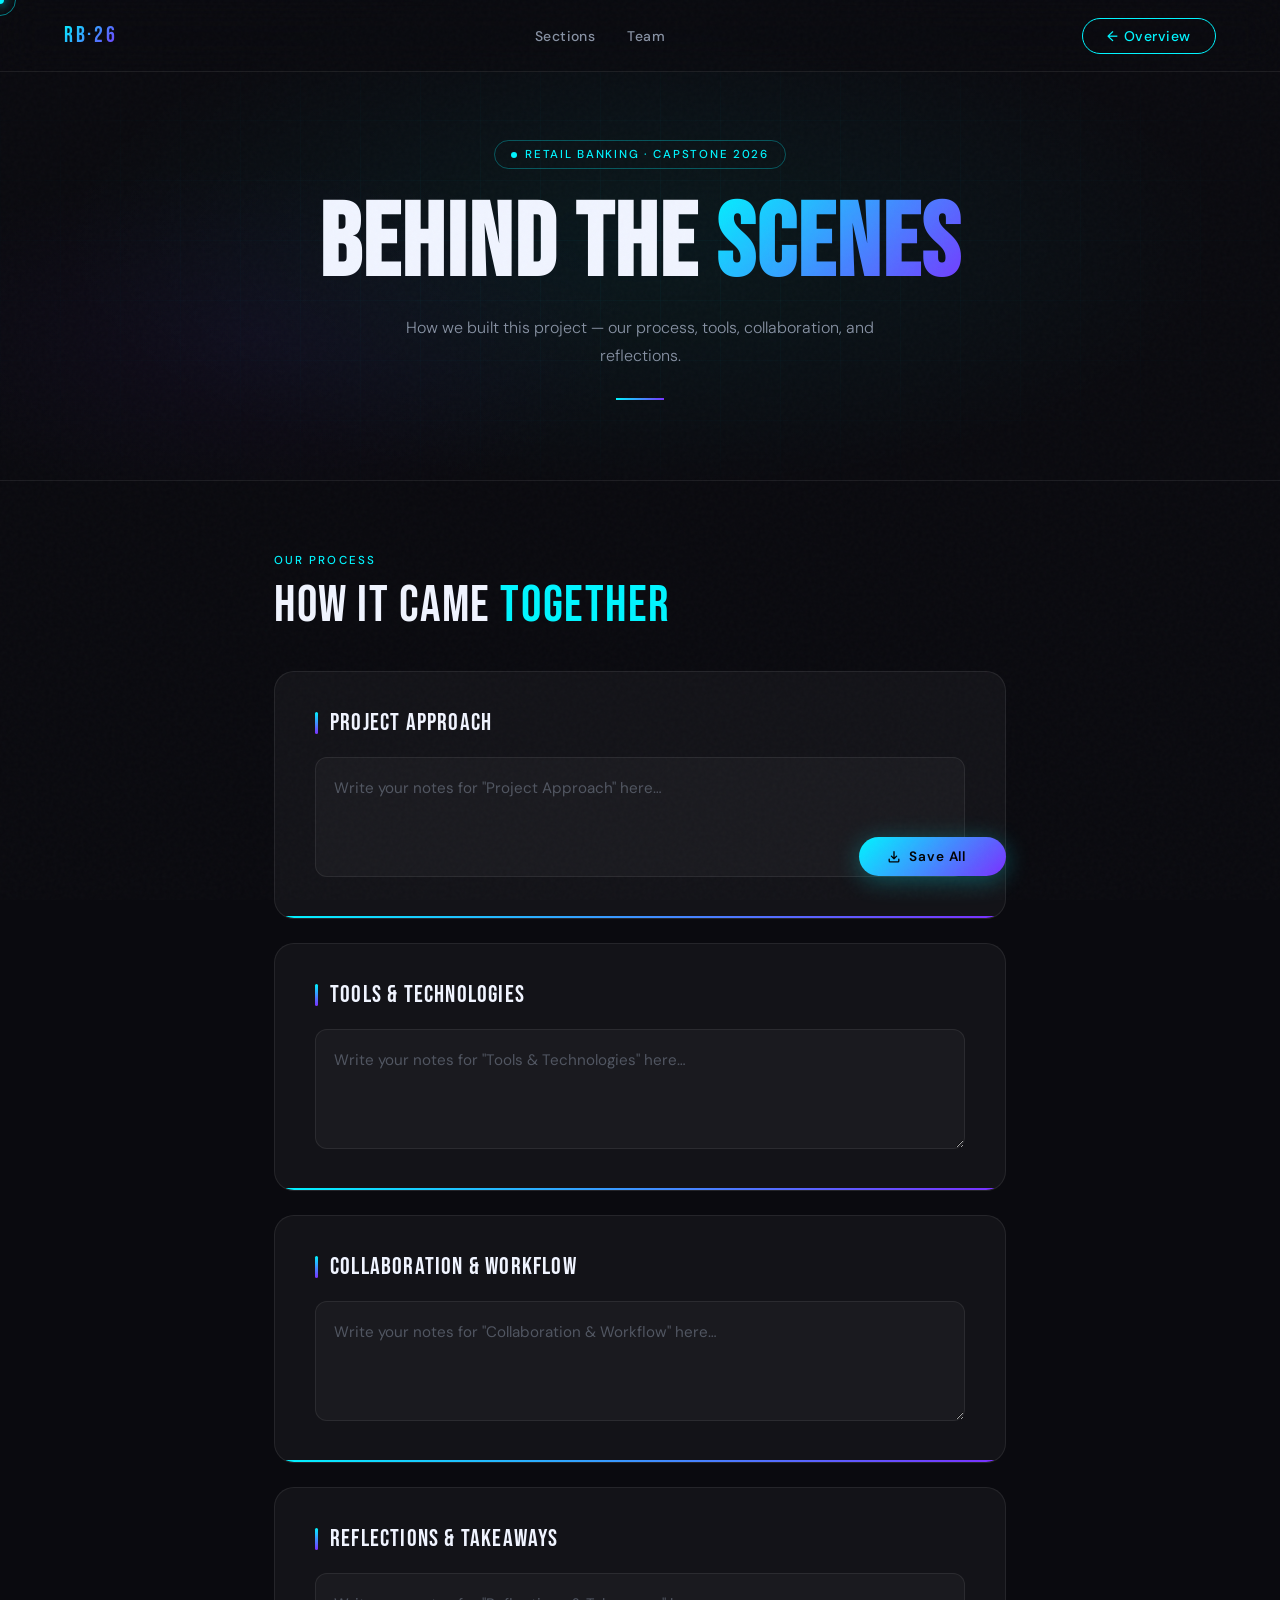
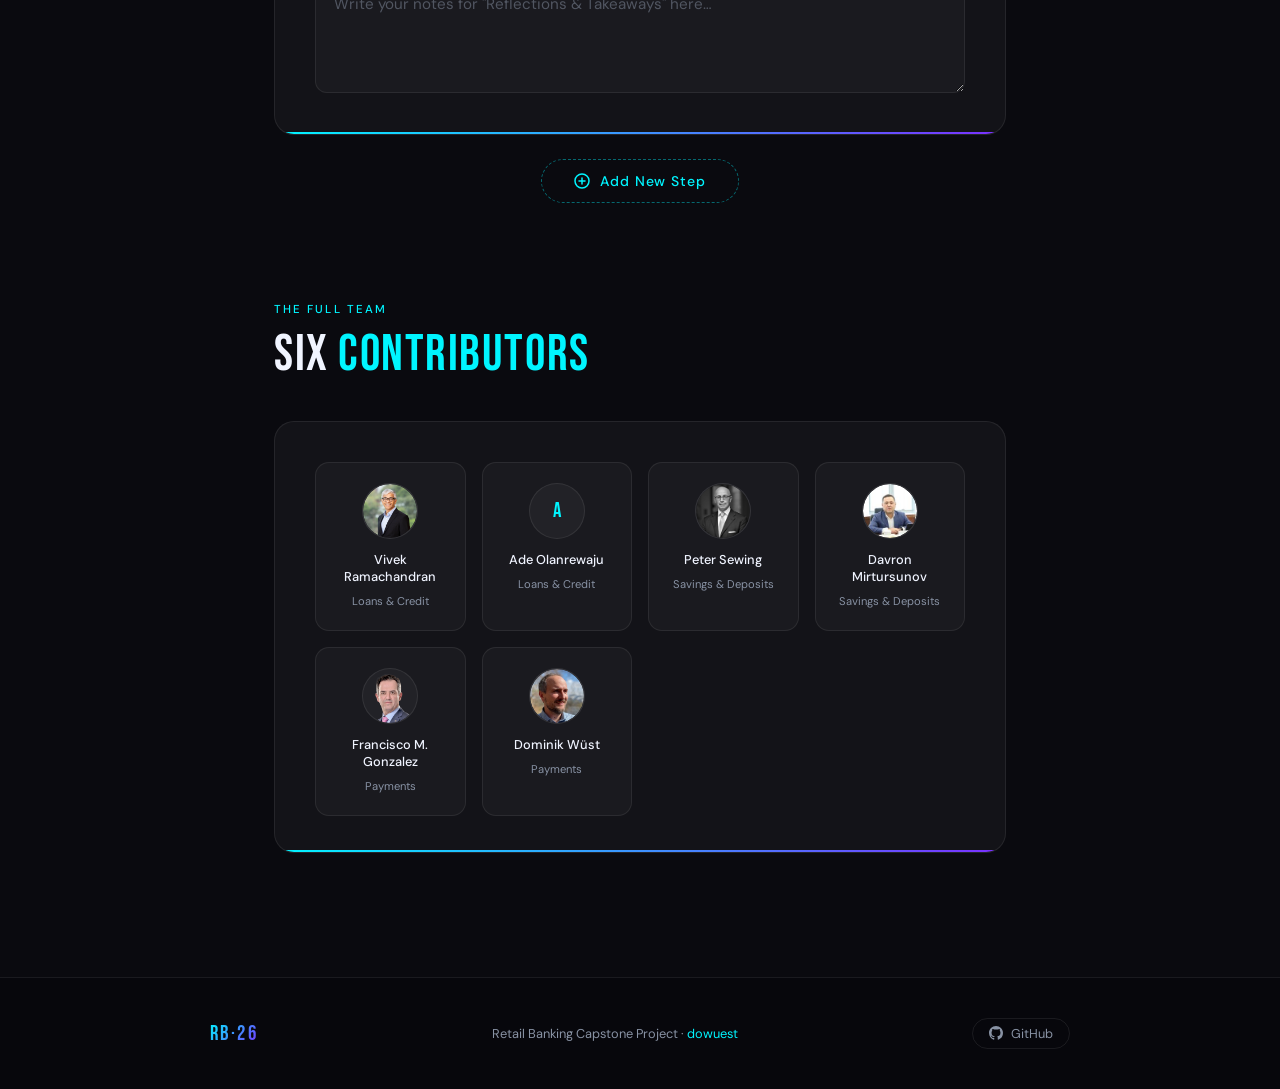
==== commit 06cad00f: "Add interactive notes widget to Behind the Scenes page Each section block (Project Approach, Tools, " ====
--- a/behind-the-scenes/index.html
+++ b/behind-the-scenes/index.html
@@ -44,13 +44,39 @@
 main{max-width:860px;margin:0 auto;padding:72px 5vw 100px;}
 .section-eyebrow{font-size:.72rem;font-weight:500;letter-spacing:.18em;text-transform:uppercase;color:var(--cyan);margin-bottom:12px;}
 .section-heading{font-family:'Bebas Neue',sans-serif;font-size:clamp(2rem,4vw,3.5rem);line-height:1;letter-spacing:.03em;margin-bottom:40px;}
-.content-block{background:var(--surface);border:1px solid var(--border);border-radius:20px;padding:40px 44px;margin-bottom:24px;position:relative;overflow:hidden;transition:border-color .3s,box-shadow .3s,transform .3s;}
-.content-block::before{content:'';position:absolute;bottom:0;left:0;right:0;height:2px;background:linear-gradient(90deg,var(--cyan),var(--violet));transform:scaleX(0);transition:transform .4s ease;}
-.content-block:hover{border-color:rgba(0,245,255,.3);box-shadow:var(--glow-cyan);transform:translateY(-3px);}
-.content-block:hover::before{transform:scaleX(1);}
-.content-block h2{font-family:'Bebas Neue',sans-serif;font-size:1.6rem;letter-spacing:.05em;color:var(--white);margin-bottom:16px;display:flex;align-items:center;gap:12px;}
-.content-block h2::before{content:'';display:block;width:3px;height:1.4rem;background:linear-gradient(to bottom,var(--cyan),var(--violet));border-radius:2px;flex-shrink:0;}
-.content-block p{font-size:.95rem;color:var(--gray);line-height:1.85;}
+
+/* ── Widget styles ── */
+.widget-block{background:var(--surface);border:1px solid var(--border);border-radius:20px;padding:36px 40px;margin-bottom:24px;position:relative;overflow:hidden;transition:border-color .3s,box-shadow .3s;}
+.widget-block:hover{border-color:rgba(0,245,255,.25);box-shadow:var(--glow-cyan);}
+.widget-block::before{content:'';position:absolute;bottom:0;left:0;right:0;height:2px;background:linear-gradient(90deg,var(--cyan),var(--violet));}
+.widget-block.custom-step::before{background:linear-gradient(90deg,var(--violet),var(--cyan));}
+.widget-header{display:flex;align-items:center;justify-content:space-between;margin-bottom:20px;gap:12px;}
+.widget-title{font-family:'Bebas Neue',sans-serif;font-size:1.5rem;letter-spacing:.05em;color:var(--white);display:flex;align-items:center;gap:12px;}
+.widget-title::before{content:'';display:block;width:3px;height:1.4rem;background:linear-gradient(to bottom,var(--cyan),var(--violet));border-radius:2px;flex-shrink:0;}
+.widget-title-input{font-family:'Bebas Neue',sans-serif;font-size:1.5rem;letter-spacing:.05em;color:var(--white);background:transparent;border:none;outline:none;border-bottom:1px dashed rgba(0,245,255,.3);width:100%;transition:border-color .2s;cursor:text;}
+.widget-title-input:focus{border-bottom-color:var(--cyan);}
+.widget-title-input::placeholder{color:rgba(255,255,255,.2);}
+.widget-textarea{width:100%;min-height:120px;background:rgba(255,255,255,.03);border:1px solid var(--border);border-radius:12px;padding:16px 18px;color:var(--gray);font-family:'DM Sans',sans-serif;font-size:.95rem;line-height:1.85;resize:vertical;outline:none;transition:border-color .2s,box-shadow .2s;cursor:text;}
+.widget-textarea:focus{border-color:rgba(0,245,255,.4);box-shadow:0 0 0 3px rgba(0,245,255,.07);color:var(--white);}
+.widget-textarea::placeholder{color:rgba(136,146,164,.5);}
+.save-indicator{font-size:.72rem;letter-spacing:.1em;text-transform:uppercase;color:rgba(0,245,255,.5);opacity:0;transition:opacity .4s;pointer-events:none;}
+.save-indicator.show{opacity:1;}
+.delete-btn{background:rgba(255,60,60,.08);border:1px solid rgba(255,60,60,.2);color:rgba(255,100,100,.7);border-radius:8px;padding:5px 12px;font-size:.75rem;font-family:'DM Sans',sans-serif;cursor:none;transition:background .2s,color .2s;white-space:nowrap;}
+.delete-btn:hover{background:rgba(255,60,60,.2);color:#ff6464;}
+.widget-actions{display:flex;align-items:center;gap:12px;}
+
+/* Add step button */
+.add-step-wrap{text-align:center;margin:8px 0 48px;}
+.add-step-btn{display:inline-flex;align-items:center;gap:10px;font-family:'DM Sans',sans-serif;font-size:.875rem;font-weight:500;letter-spacing:.06em;color:var(--cyan);border:1.5px dashed rgba(0,245,255,.4);border-radius:100px;padding:12px 32px;background:transparent;cursor:none;transition:background .2s,border-color .2s,box-shadow .2s;}
+.add-step-btn:hover{background:rgba(0,245,255,.06);border-color:var(--cyan);box-shadow:var(--glow-cyan);}
+.add-step-btn svg{flex-shrink:0;}
+
+/* Save all banner */
+.save-all-wrap{position:sticky;bottom:24px;text-align:right;pointer-events:none;z-index:100;margin-top:-20px;margin-bottom:32px;}
+.save-all-btn{pointer-events:all;display:inline-flex;align-items:center;gap:8px;font-family:'DM Sans',sans-serif;font-size:.85rem;font-weight:600;letter-spacing:.06em;color:#000;background:linear-gradient(135deg,var(--cyan),var(--violet));border:none;border-radius:100px;padding:11px 28px;cursor:none;box-shadow:0 4px 24px rgba(0,245,255,.3);transition:transform .2s,box-shadow .2s;}
+.save-all-btn:hover{transform:translateY(-2px);box-shadow:0 8px 32px rgba(0,245,255,.45);}
+.save-status{display:inline-block;font-size:.72rem;font-weight:400;letter-spacing:.08em;margin-left:4px;opacity:.7;}
+
 /* Team grid */
 .team-grid{display:grid;grid-template-columns:repeat(auto-fill,minmax(130px,1fr));gap:16px;margin-top:4px;}
 .member{background:rgba(255,255,255,.03);border:1px solid var(--border);border-radius:14px;padding:20px 14px;text-align:center;transition:border-color .3s,transform .3s;}
@@ -87,17 +113,35 @@
   <p>How we built this project — our process, tools, collaboration, and reflections.</p>
   <div class="gold-line"></div>
 </header>
+
 <main id="main-content">
   <div class="section-eyebrow reveal">Our process</div>
   <div class="section-heading reveal" style="transition-delay:.1s">How It Came <span style="color:var(--cyan)">Together</span></div>
-  <div class="content-block reveal" style="transition-delay:.15s"><h2>Project Approach</h2><p>Add your content here.</p></div>
-  <div class="content-block reveal" style="transition-delay:.25s"><h2>Tools &amp; Technologies</h2><p>Add your content here.</p></div>
-  <div class="content-block reveal" style="transition-delay:.35s"><h2>Collaboration &amp; Workflow</h2><p>Add your content here.</p></div>
-  <div class="content-block reveal" style="transition-delay:.45s"><h2>Reflections &amp; Takeaways</h2><p>Add your content here.</p></div>
-
-  <div class="section-eyebrow reveal" style="margin-top:60px;transition-delay:.5s">The full team</div>
+
+  <!-- Fixed steps widget -->
+  <div id="steps-container"></div>
+
+  <!-- Add new step -->
+  <div class="add-step-wrap">
+    <button class="add-step-btn" id="addStepBtn" type="button">
+      <svg width="16" height="16" viewBox="0 0 16 16" fill="none" aria-hidden="true"><circle cx="8" cy="8" r="7" stroke="currentColor" stroke-width="1.5"/><path d="M8 5v6M5 8h6" stroke="currentColor" stroke-width="1.5" stroke-linecap="round"/></svg>
+      Add New Step
+    </button>
+  </div>
+
+  <!-- Sticky save button -->
+  <div class="save-all-wrap">
+    <button class="save-all-btn" id="saveAllBtn" type="button">
+      <svg width="14" height="14" viewBox="0 0 16 16" fill="none" aria-hidden="true"><path d="M13.5 10.5v2a1 1 0 01-1 1h-9a1 1 0 01-1-1v-2M8 2v8M5 7l3 3 3-3" stroke="currentColor" stroke-width="1.5" stroke-linecap="round" stroke-linejoin="round"/></svg>
+      Save All
+      <span class="save-status" id="saveStatus"></span>
+    </button>
+  </div>
+
+  <!-- Team -->
+  <div class="section-eyebrow reveal" style="margin-top:20px;transition-delay:.5s">The full team</div>
   <div class="section-heading reveal" style="transition-delay:.55s">Six <span style="color:var(--cyan)">Contributors</span></div>
-  <div class="content-block reveal" style="transition-delay:.6s">
+  <div class="widget-block reveal" style="transition-delay:.6s">
     <div class="team-grid">
       <div class="member"><div class="avatar"><img src="../assets/images/vivek-ramachandran.jpg" alt="Vivek Ramachandran"/></div><h3>Vivek Ramachandran</h3><span>Loans &amp; Credit</span></div>
       <div class="member"><div class="avatar">A</div><h3>Ade Olanrewaju</h3><span>Loans &amp; Credit</span></div>
@@ -108,6 +152,7 @@
     </div>
   </div>
 </main>
+
 <footer role="contentinfo">
   <div class="footer-inner">
     <div class="footer-logo">RB·26</div>
@@ -115,16 +160,195 @@
     <a href="https://github.com/dowuest/Retail-Banking-Capstone-Project" target="_blank" rel="noopener" class="github-link"><svg width="14" height="14" viewBox="0 0 24 24" fill="currentColor" aria-hidden="true"><path d="M12 0C5.37 0 0 5.37 0 12c0 5.31 3.435 9.795 8.205 11.385.6.105.825-.255.825-.57 0-.285-.015-1.23-.015-2.235-3.015.555-3.795-.735-4.035-1.41-.135-.345-.72-1.41-1.23-1.695-.42-.225-1.02-.78-.015-.795.945-.015 1.62.87 1.845 1.23 1.08 1.815 2.805 1.305 3.495.99.105-.78.42-1.305.765-1.605-2.67-.3-5.46-1.335-5.46-5.925 0-1.305.465-2.385 1.23-3.225-.12-.3-.54-1.53.12-3.18 0 0 1.005-.315 3.3 1.23.96-.27 1.98-.405 3-.405s2.04.135 3 .405c2.295-1.56 3.3-1.23 3.3-1.23.66 1.65.24 2.88.12 3.18.765.84 1.23 1.905 1.23 3.225 0 4.605-2.805 5.625-5.475 5.925.435.375.81 1.095.81 2.22 0 1.605-.015 2.895-.015 3.3 0 .315.225.69.825.57A12.02 12.02 0 0024 12c0-6.63-5.37-12-12-12z"/></svg>GitHub</a>
   </div>
 </footer>
+
 <script>
 (function(){
-  const reduced=window.matchMedia('(prefers-reduced-motion: reduce)').matches;
-  window.addEventListener('load',()=>{setTimeout(()=>{const pl=document.getElementById('preloader');pl.style.transition='opacity .5s ease';pl.style.opacity='0';setTimeout(()=>pl.style.display='none',550);},1100);});
+  const STORAGE_KEY = 'rbc26_bts_steps';
+
+  /* ── Default fixed steps ── */
+  const DEFAULT_STEPS = [
+    { id:'s1', title:'Project Approach',        body:'', fixed:true  },
+    { id:'s2', title:'Tools & Technologies',    body:'', fixed:true  },
+    { id:'s3', title:'Collaboration & Workflow', body:'', fixed:true  },
+    { id:'s4', title:'Reflections & Takeaways', body:'', fixed:true  }
+  ];
+
+  /* ── Load saved state or defaults ── */
+  function loadSteps(){
+    try{
+      const raw = localStorage.getItem(STORAGE_KEY);
+      if(raw) return JSON.parse(raw);
+    }catch(e){}
+    return DEFAULT_STEPS.map(s=>({...s}));
+  }
+
+  function saveSteps(steps){
+    localStorage.setItem(STORAGE_KEY, JSON.stringify(steps));
+  }
+
+  /* ── Render all steps ── */
+  const container = document.getElementById('steps-container');
+
+  function flashSaved(){
+    const el = document.getElementById('saveStatus');
+    el.textContent = '✓ Saved';
+    clearTimeout(flashSaved._t);
+    flashSaved._t = setTimeout(()=>{ el.textContent=''; }, 2200);
+  }
+
+  function renderSteps(){
+    const steps = loadSteps();
+    container.innerHTML = '';
+
+    steps.forEach((step, idx) => {
+      const block = document.createElement('div');
+      block.className = 'widget-block reveal visible' + (step.fixed ? '' : ' custom-step');
+      block.dataset.id = step.id;
+
+      const headerDiv = document.createElement('div');
+      headerDiv.className = 'widget-header';
+
+      if(step.fixed){
+        /* Fixed title — not editable */
+        const titleDiv = document.createElement('div');
+        titleDiv.className = 'widget-title';
+        titleDiv.textContent = step.title;
+        headerDiv.appendChild(titleDiv);
+      } else {
+        /* Custom step — editable title */
+        const titleWrap = document.createElement('div');
+        titleWrap.style.cssText = 'display:flex;align-items:center;gap:12px;flex:1;min-width:0;';
+        const bar = document.createElement('span');
+        bar.style.cssText = 'width:3px;height:1.4rem;background:linear-gradient(to bottom,var(--violet),var(--cyan));border-radius:2px;flex-shrink:0;display:block;';
+        const titleInput = document.createElement('input');
+        titleInput.className = 'widget-title-input';
+        titleInput.type = 'text';
+        titleInput.value = step.title;
+        titleInput.placeholder = 'Step title…';
+        titleInput.addEventListener('input', ()=>{
+          const s = loadSteps();
+          const i = s.findIndex(x=>x.id===step.id);
+          if(i>-1){ s[i].title = titleInput.value; saveSteps(s); }
+        });
+        titleWrap.appendChild(bar);
+        titleWrap.appendChild(titleInput);
+        headerDiv.appendChild(titleWrap);
+      }
+
+      const actionsDiv = document.createElement('div');
+      actionsDiv.className = 'widget-actions';
+
+      /* Save indicator */
+      const saveInd = document.createElement('span');
+      saveInd.className = 'save-indicator';
+      saveInd.textContent = '✓ saved';
+      actionsDiv.appendChild(saveInd);
+
+      /* Delete button for custom steps */
+      if(!step.fixed){
+        const delBtn = document.createElement('button');
+        delBtn.className = 'delete-btn';
+        delBtn.type = 'button';
+        delBtn.textContent = '✕ Remove';
+        delBtn.addEventListener('click', ()=>{
+          const s = loadSteps().filter(x=>x.id!==step.id);
+          saveSteps(s);
+          renderSteps();
+        });
+        actionsDiv.appendChild(delBtn);
+      }
+
+      headerDiv.appendChild(actionsDiv);
+      block.appendChild(headerDiv);
+
+      /* Textarea */
+      const textarea = document.createElement('textarea');
+      textarea.className = 'widget-textarea';
+      textarea.placeholder = step.fixed
+        ? `Write your notes for "${step.title}" here…`
+        : 'Describe this step…';
+      textarea.value = step.body;
+
+      let saveTimer;
+      textarea.addEventListener('input', ()=>{
+        clearTimeout(saveTimer);
+        saveInd.classList.remove('show');
+        saveTimer = setTimeout(()=>{
+          const s = loadSteps();
+          const i = s.findIndex(x=>x.id===step.id);
+          if(i>-1){ s[i].body = textarea.value; saveSteps(s); }
+          saveInd.classList.add('show');
+          setTimeout(()=>saveInd.classList.remove('show'), 1800);
+        }, 600);
+      });
+
+      block.appendChild(textarea);
+      container.appendChild(block);
+    });
+  }
+
+  /* ── Add new step ── */
+  document.getElementById('addStepBtn').addEventListener('click', ()=>{
+    const steps = loadSteps();
+    const newStep = {
+      id: 'c_' + Date.now(),
+      title: '',
+      body: '',
+      fixed: false
+    };
+    steps.push(newStep);
+    saveSteps(steps);
+    renderSteps();
+    /* Focus the new title input */
+    setTimeout(()=>{
+      const inputs = container.querySelectorAll('.widget-title-input');
+      if(inputs.length) inputs[inputs.length-1].focus();
+    }, 50);
+  });
+
+  /* ── Save All button ── */
+  document.getElementById('saveAllBtn').addEventListener('click', ()=>{
+    /* Flush all textarea values to storage */
+    const steps = loadSteps();
+    container.querySelectorAll('.widget-block').forEach(block=>{
+      const id = block.dataset.id;
+      const textarea = block.querySelector('.widget-textarea');
+      const titleInput = block.querySelector('.widget-title-input');
+      const s = steps.find(x=>x.id===id);
+      if(s){
+        if(textarea) s.body = textarea.value;
+        if(titleInput) s.title = titleInput.value;
+      }
+    });
+    saveSteps(steps);
+    flashSaved();
+  });
+
+  /* ── Init ── */
+  renderSteps();
+
+  /* ── Preloader ── */
+  const reduced = window.matchMedia('(prefers-reduced-motion: reduce)').matches;
+  window.addEventListener('load',()=>{
+    setTimeout(()=>{
+      const pl=document.getElementById('preloader');
+      pl.style.transition='opacity .5s ease';pl.style.opacity='0';
+      setTimeout(()=>pl.style.display='none',550);
+    },1100);
+  });
+
+  /* ── Custom cursor ── */
   const dot=document.getElementById('cursor-dot'),ring=document.getElementById('cursor-ring');
   let mx=0,my=0,rx=0,ry=0;
   document.addEventListener('mousemove',e=>{mx=e.clientX;my=e.clientY;dot.style.left=mx+'px';dot.style.top=my+'px';});
   function lerpCursor(){rx+=(mx-rx)*.12;ry+=(my-ry)*.12;ring.style.left=rx+'px';ring.style.top=ry+'px';requestAnimationFrame(lerpCursor);}
   if(!reduced)lerpCursor();
-  document.querySelectorAll('a,button').forEach(el=>{el.addEventListener('mouseenter',()=>{dot.style.transform='translate(-50%,-50%) scale(2.5)';ring.style.borderColor='rgba(123,47,255,.7)';});el.addEventListener('mouseleave',()=>{dot.style.transform='translate(-50%,-50%) scale(1)';ring.style.borderColor='rgba(0,245,255,.5)';});});
+  document.querySelectorAll('a,button').forEach(el=>{
+    el.addEventListener('mouseenter',()=>{dot.style.transform='translate(-50%,-50%) scale(2.5)';ring.style.borderColor='rgba(123,47,255,.7)';});
+    el.addEventListener('mouseleave',()=>{dot.style.transform='translate(-50%,-50%) scale(1)';ring.style.borderColor='rgba(0,245,255,.5)';});
+  });
+
+  /* ── Scroll reveal ── */
   const obs=new IntersectionObserver(entries=>entries.forEach(e=>{if(e.isIntersecting){e.target.classList.add('visible');obs.unobserve(e.target);}}),{threshold:.15});
   document.querySelectorAll('.reveal').forEach(el=>obs.observe(el));
 })();
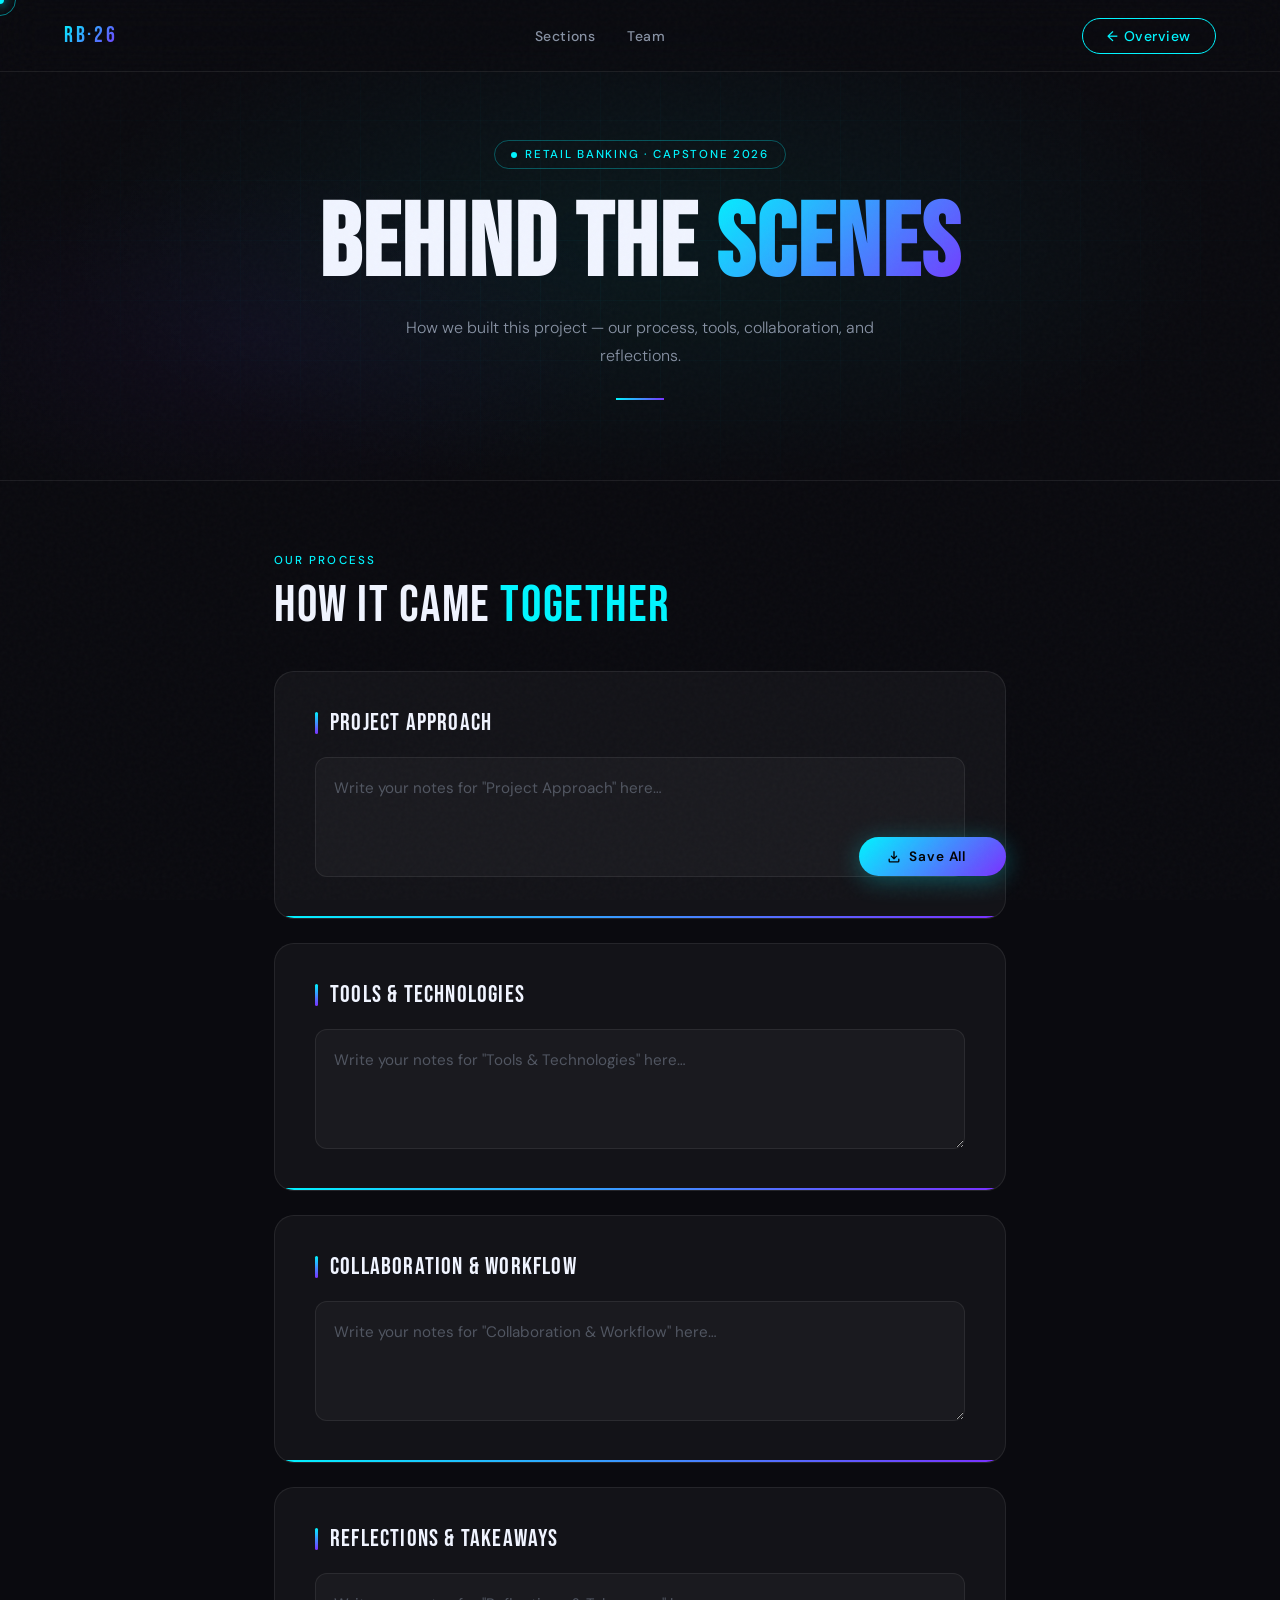
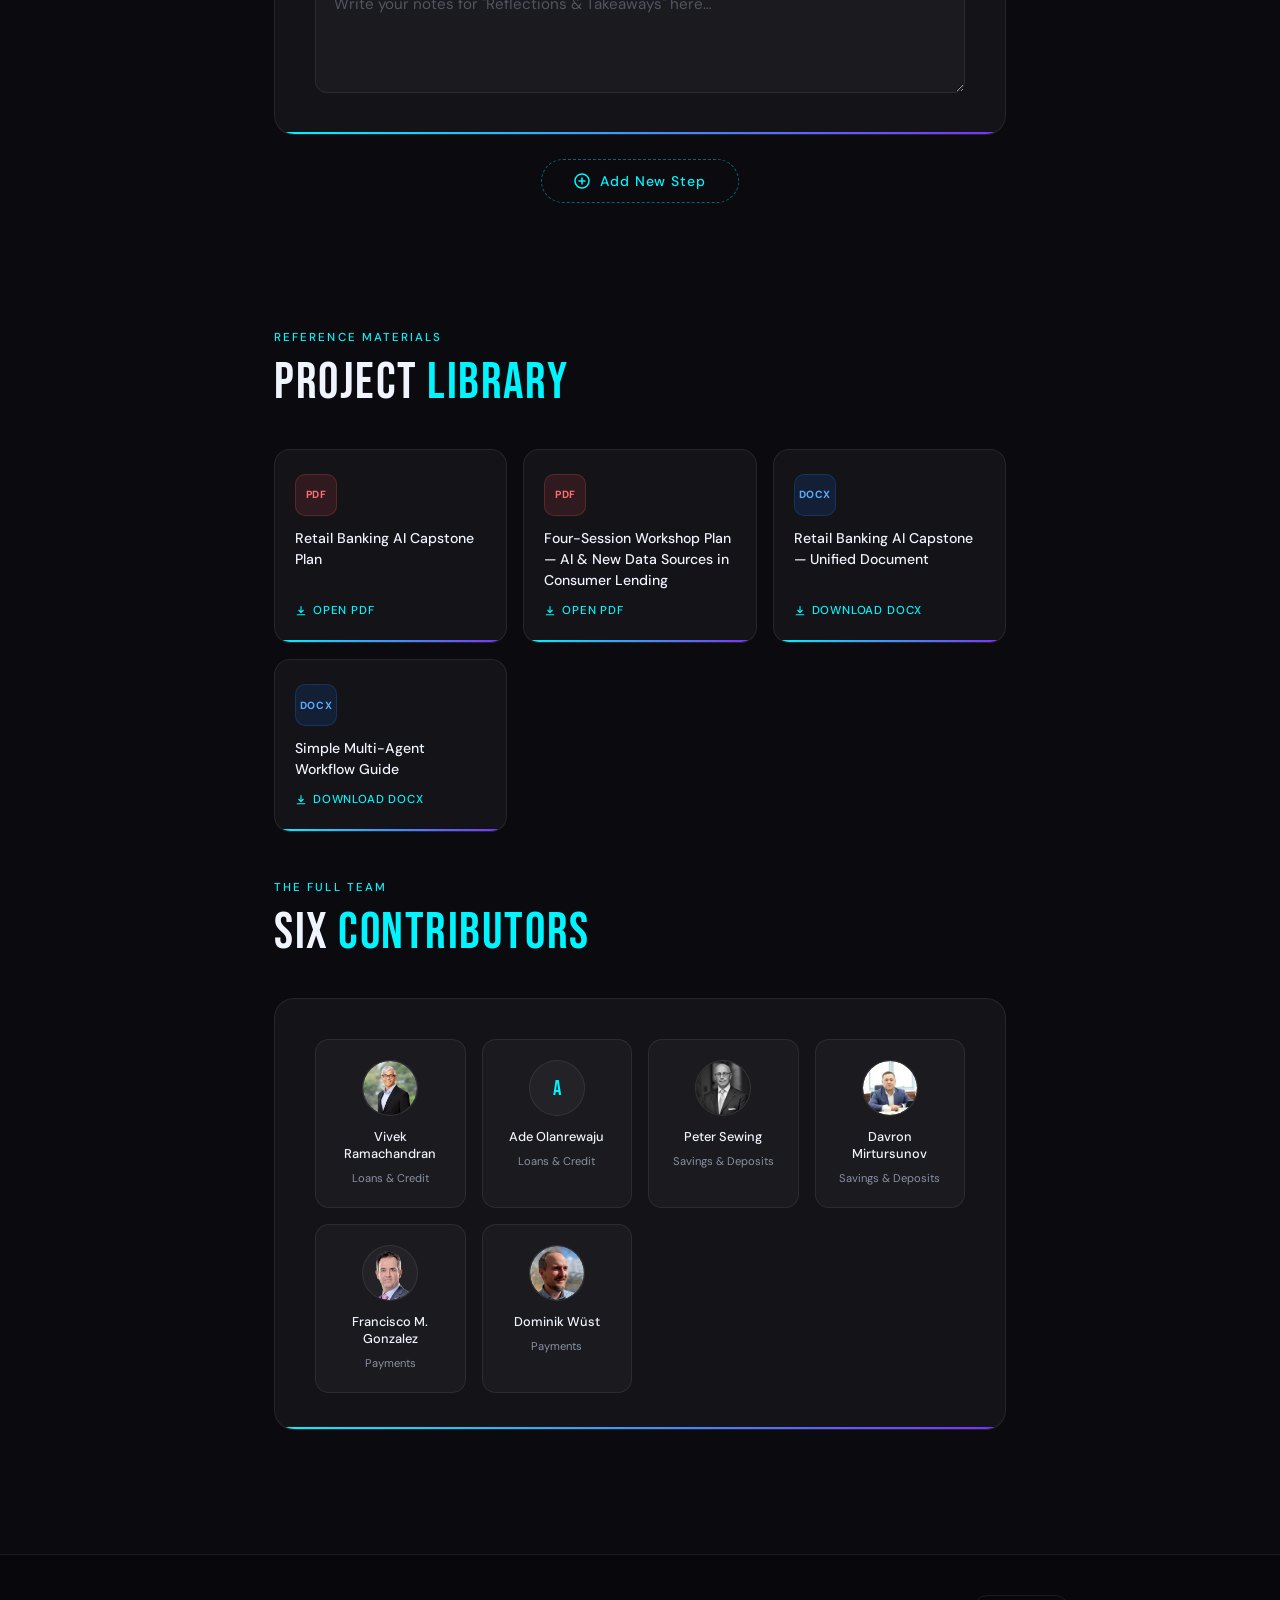
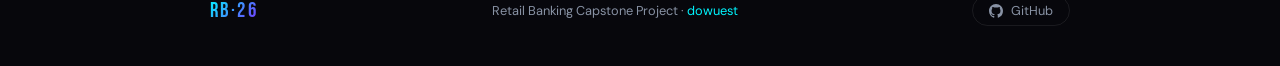
==== commit 843b7398: "Add Library section to Behind the Scenes page Moves the four reference documents into a dedicated Li" ====
--- a/behind-the-scenes/index.html
+++ b/behind-the-scenes/index.html
@@ -77,6 +77,18 @@
 .save-all-btn:hover{transform:translateY(-2px);box-shadow:0 8px 32px rgba(0,245,255,.45);}
 .save-status{display:inline-block;font-size:.72rem;font-weight:400;letter-spacing:.08em;margin-left:4px;opacity:.7;}
 
+/* ── Library grid ── */
+.library-grid{display:grid;grid-template-columns:repeat(auto-fill,minmax(220px,1fr));gap:16px;margin-bottom:48px;}
+.lib-card{background:var(--surface);border:1px solid var(--border);border-radius:16px;padding:24px 20px;display:flex;flex-direction:column;gap:12px;text-decoration:none;color:inherit;transition:border-color .3s,box-shadow .3s,transform .3s;position:relative;overflow:hidden;}
+.lib-card::before{content:'';position:absolute;bottom:0;left:0;right:0;height:2px;background:linear-gradient(90deg,var(--cyan),var(--violet));}
+.lib-card:hover{border-color:rgba(0,245,255,.35);box-shadow:var(--glow-cyan);transform:translateY(-4px);}
+.lib-icon{width:42px;height:42px;border-radius:10px;display:flex;align-items:center;justify-content:center;font-size:.65rem;font-weight:700;letter-spacing:.05em;flex-shrink:0;}
+.lib-icon.pdf{background:rgba(255,80,80,.12);color:#ff7070;border:1px solid rgba(255,80,80,.22);}
+.lib-icon.docx{background:rgba(30,120,255,.12);color:#5aabff;border:1px solid rgba(30,120,255,.22);}
+.lib-title{font-size:.88rem;font-weight:500;color:var(--white);line-height:1.5;}
+.lib-dl{display:inline-flex;align-items:center;gap:6px;font-size:.72rem;font-weight:500;letter-spacing:.07em;text-transform:uppercase;color:var(--cyan);margin-top:auto;}
+.lib-dl svg{flex-shrink:0;}
+
 /* Team grid */
 .team-grid{display:grid;grid-template-columns:repeat(auto-fill,minmax(130px,1fr));gap:16px;margin-top:4px;}
 .member{background:rgba(255,255,255,.03);border:1px solid var(--border);border-radius:14px;padding:20px 14px;text-align:center;transition:border-color .3s,transform .3s;}
@@ -138,6 +150,49 @@
     </button>
   </div>
 
+  <!-- Library -->
+  <div class="section-eyebrow reveal" style="margin-top:60px;transition-delay:.4s">Reference materials</div>
+  <div class="section-heading reveal" style="transition-delay:.45s">Project <span style="color:var(--cyan)">Library</span></div>
+  <div class="library-grid reveal" style="transition-delay:.5s">
+
+    <a href="Library/Retail_Banking_AI_Capstone_Plan.pdf" target="_blank" rel="noopener" class="lib-card">
+      <div class="lib-icon pdf">PDF</div>
+      <div class="lib-title">Retail Banking AI Capstone Plan</div>
+      <div class="lib-dl">
+        <svg width="12" height="12" viewBox="0 0 16 16" fill="none" aria-hidden="true"><path d="M8 2v8M5 7l3 3 3-3M3 13h10" stroke="currentColor" stroke-width="1.5" stroke-linecap="round" stroke-linejoin="round"/></svg>
+        Open PDF
+      </div>
+    </a>
+
+    <a href="Library/Four-Session Workshop Plan for Evaluating AI and New Data Sources in Consumer Lending.pdf" target="_blank" rel="noopener" class="lib-card">
+      <div class="lib-icon pdf">PDF</div>
+      <div class="lib-title">Four-Session Workshop Plan — AI &amp; New Data Sources in Consumer Lending</div>
+      <div class="lib-dl">
+        <svg width="12" height="12" viewBox="0 0 16 16" fill="none" aria-hidden="true"><path d="M8 2v8M5 7l3 3 3-3M3 13h10" stroke="currentColor" stroke-width="1.5" stroke-linecap="round" stroke-linejoin="round"/></svg>
+        Open PDF
+      </div>
+    </a>
+
+    <a href="Library/Retail_Banking_AI_Capstone_UNIFIED.docx" target="_blank" rel="noopener" class="lib-card">
+      <div class="lib-icon docx">DOCX</div>
+      <div class="lib-title">Retail Banking AI Capstone — Unified Document</div>
+      <div class="lib-dl">
+        <svg width="12" height="12" viewBox="0 0 16 16" fill="none" aria-hidden="true"><path d="M8 2v8M5 7l3 3 3-3M3 13h10" stroke="currentColor" stroke-width="1.5" stroke-linecap="round" stroke-linejoin="round"/></svg>
+        Download DOCX
+      </div>
+    </a>
+
+    <a href="Library/simple-multi-agent-workflow-guide.docx" target="_blank" rel="noopener" class="lib-card">
+      <div class="lib-icon docx">DOCX</div>
+      <div class="lib-title">Simple Multi-Agent Workflow Guide</div>
+      <div class="lib-dl">
+        <svg width="12" height="12" viewBox="0 0 16 16" fill="none" aria-hidden="true"><path d="M8 2v8M5 7l3 3 3-3M3 13h10" stroke="currentColor" stroke-width="1.5" stroke-linecap="round" stroke-linejoin="round"/></svg>
+        Download DOCX
+      </div>
+    </a>
+
+  </div>
+
   <!-- Team -->
   <div class="section-eyebrow reveal" style="margin-top:20px;transition-delay:.5s">The full team</div>
   <div class="section-heading reveal" style="transition-delay:.55s">Six <span style="color:var(--cyan)">Contributors</span></div>
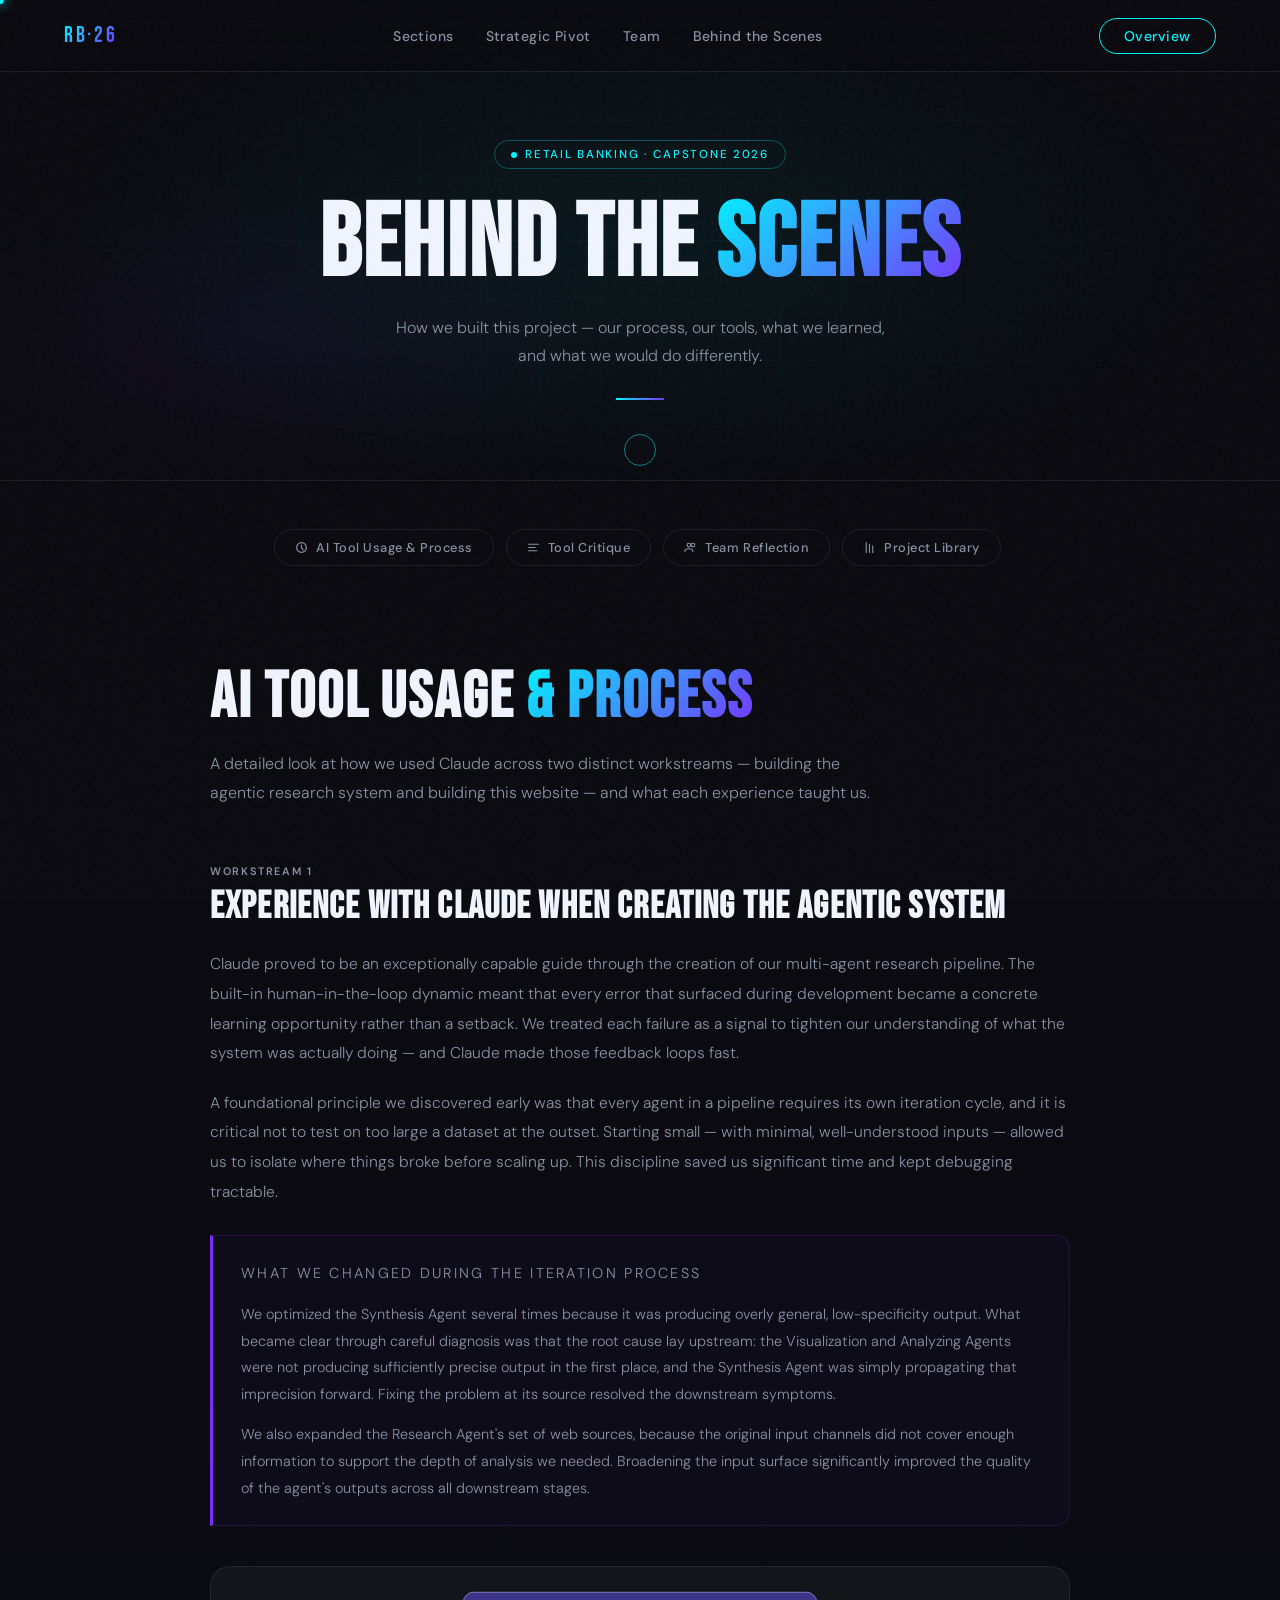
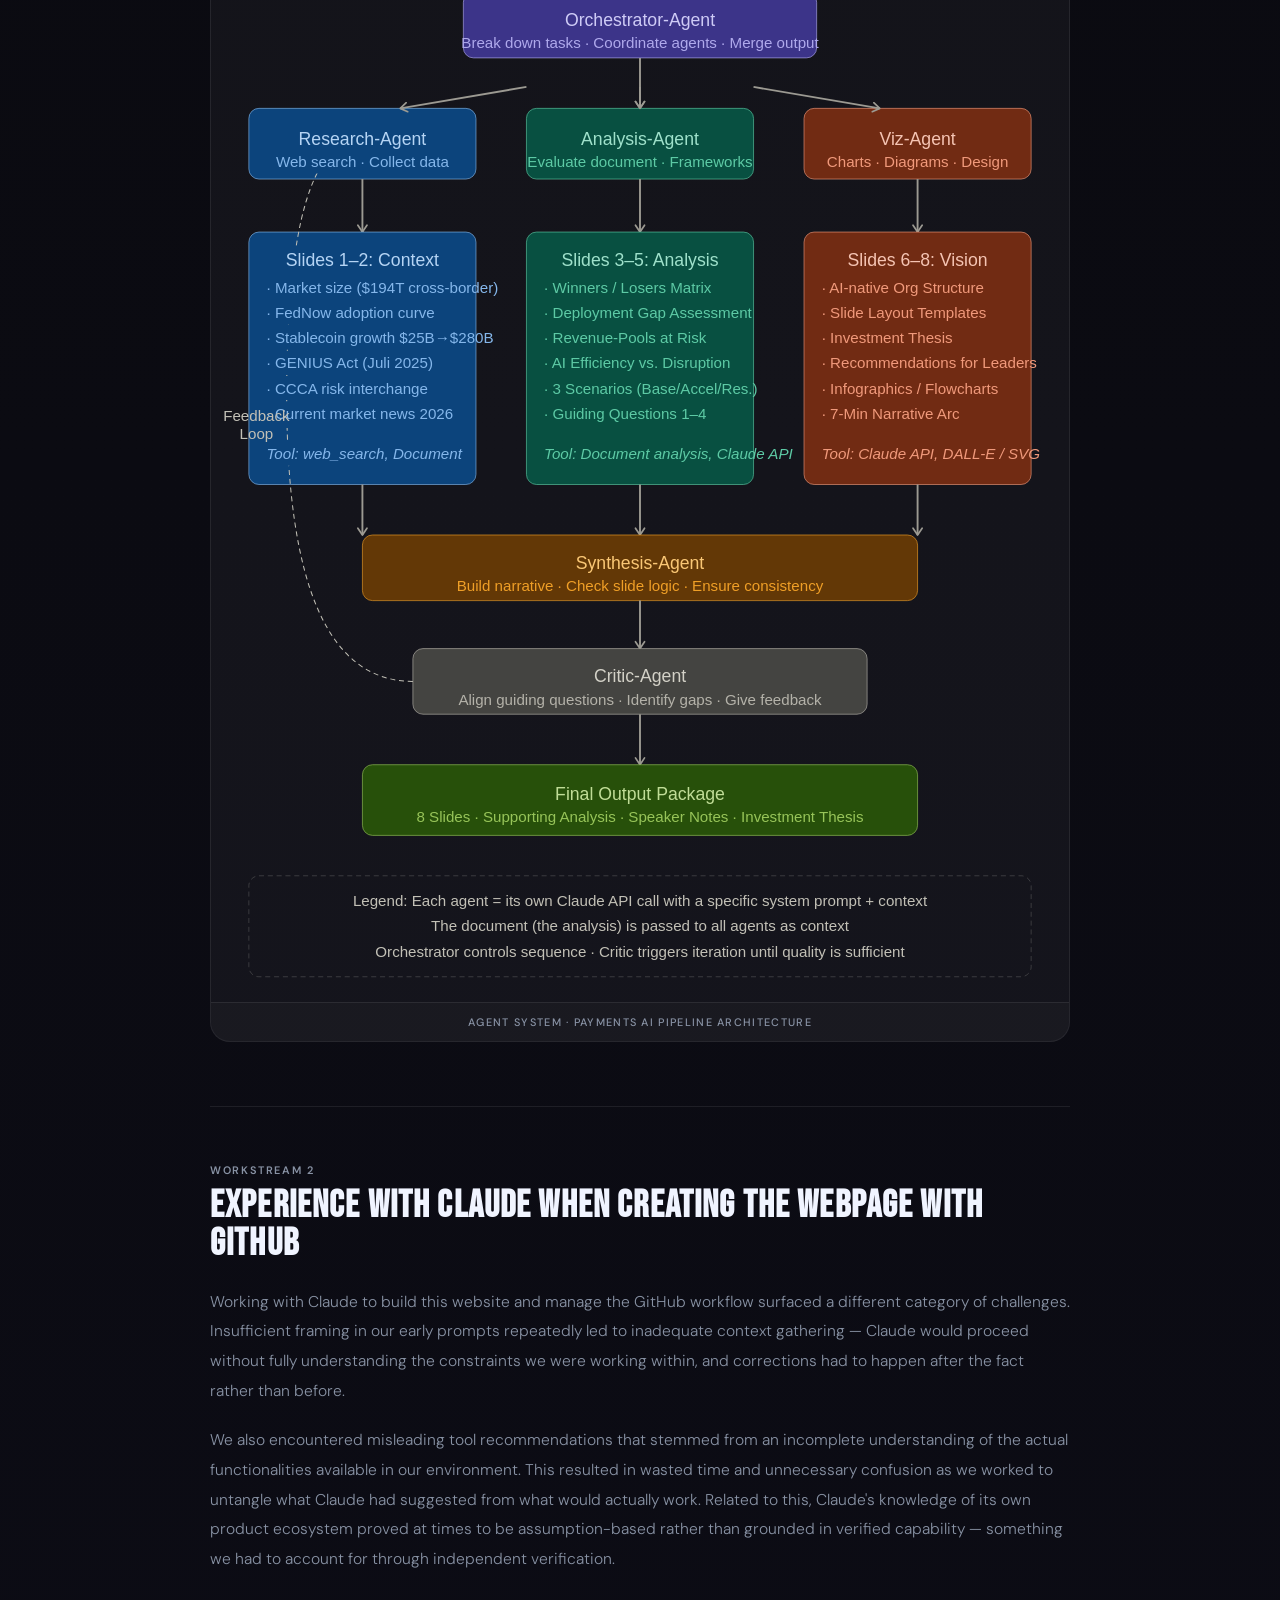
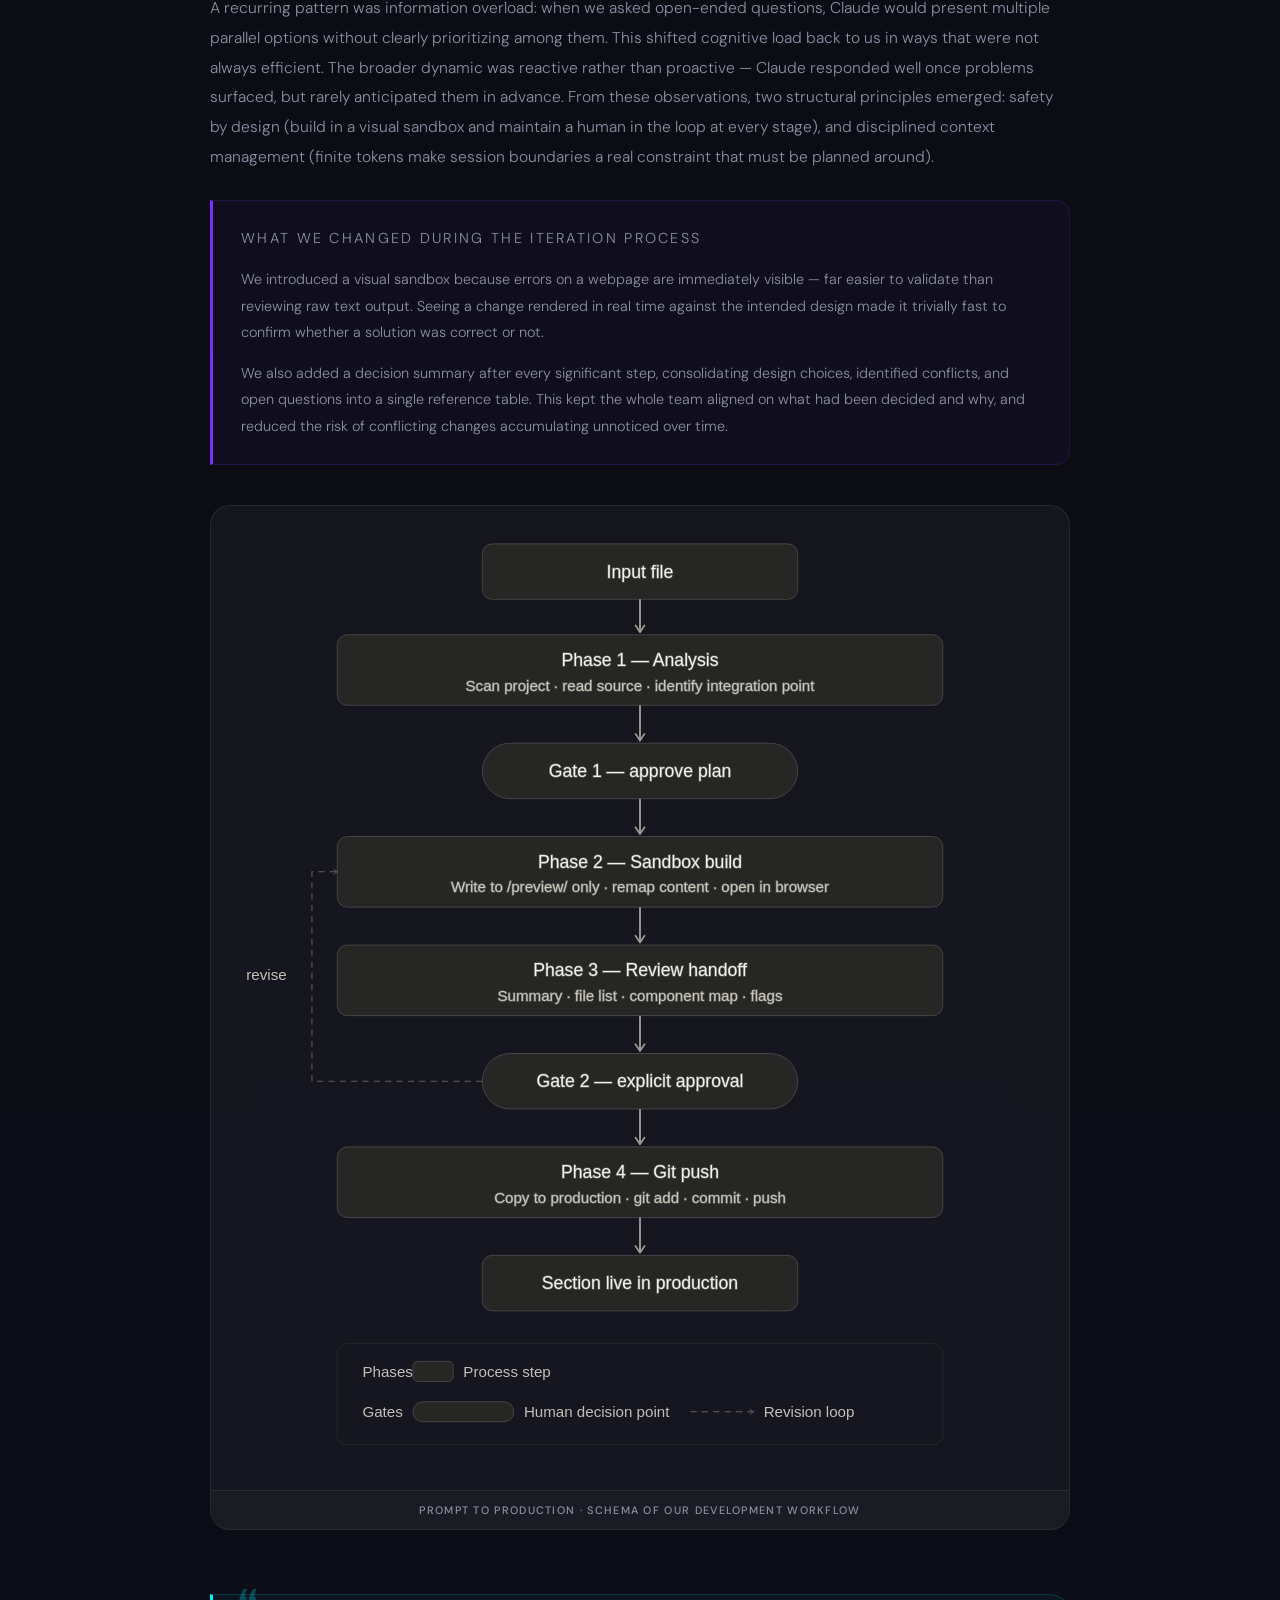
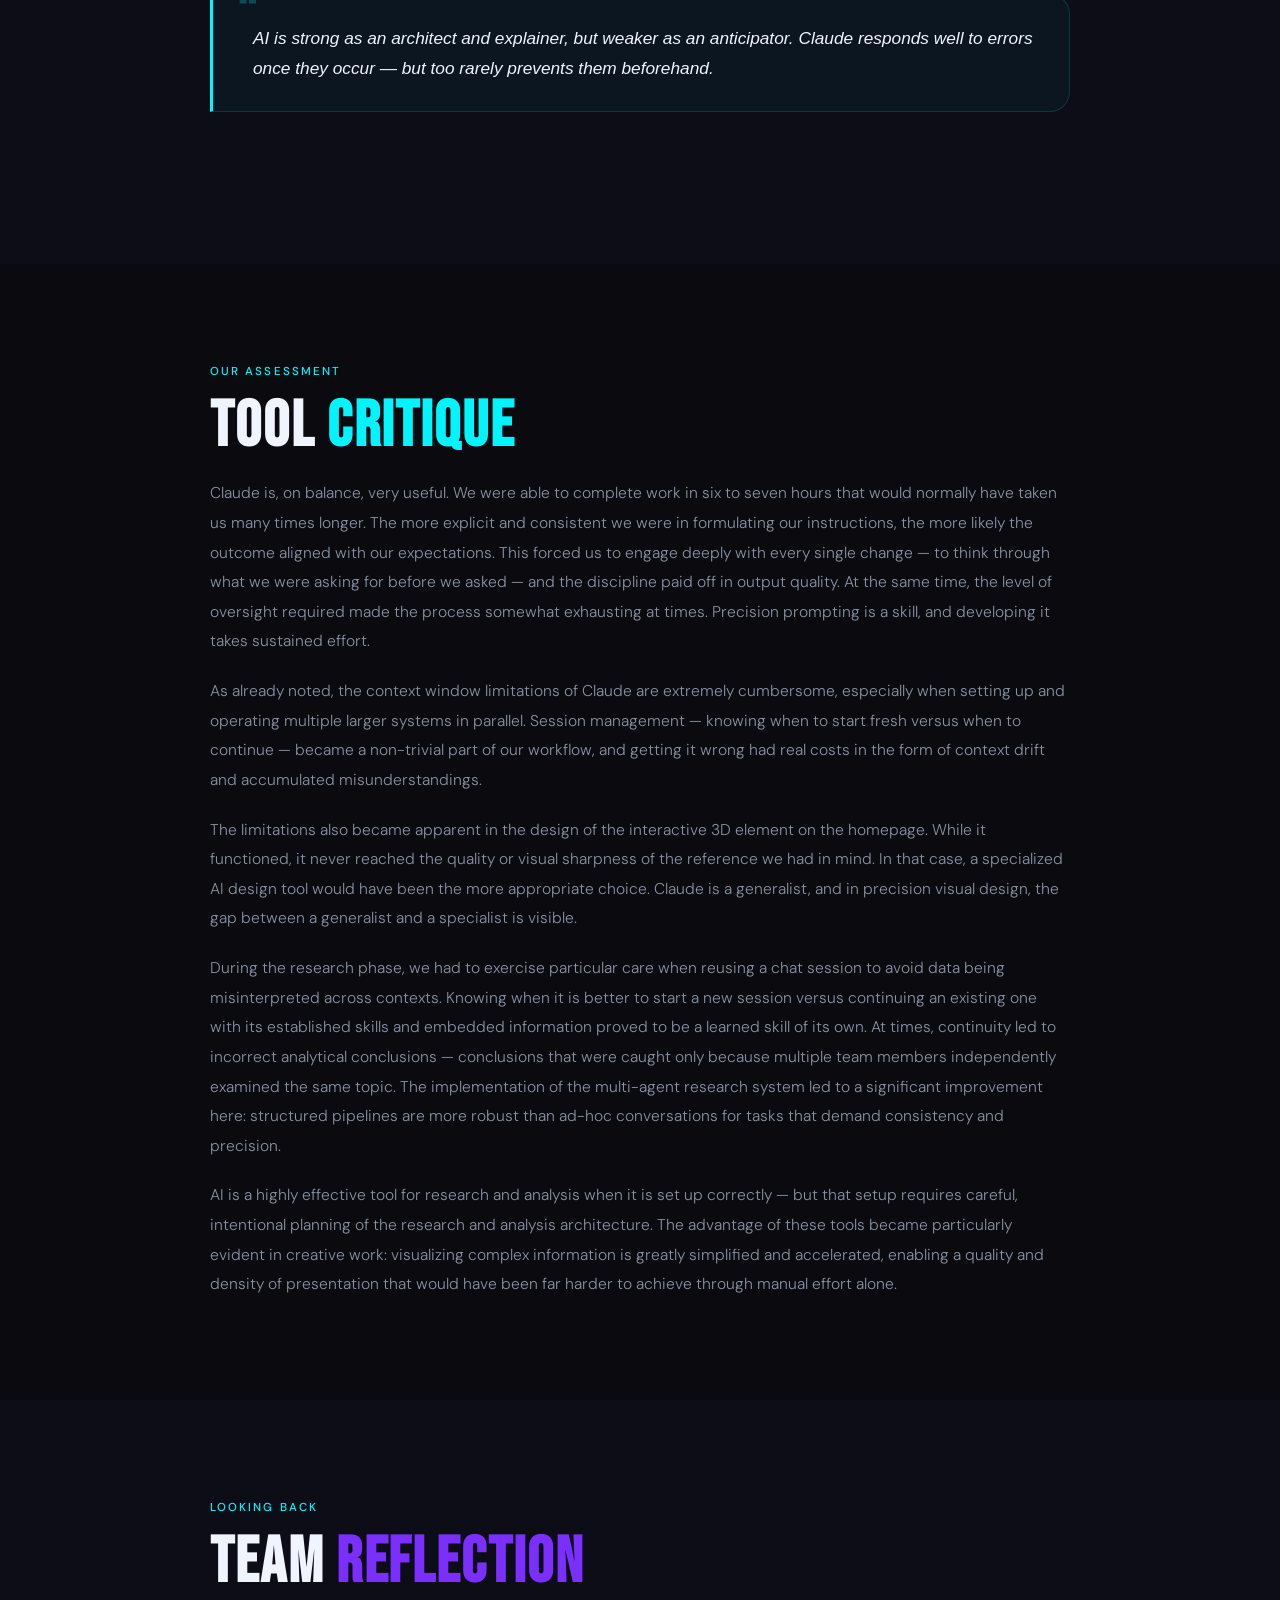
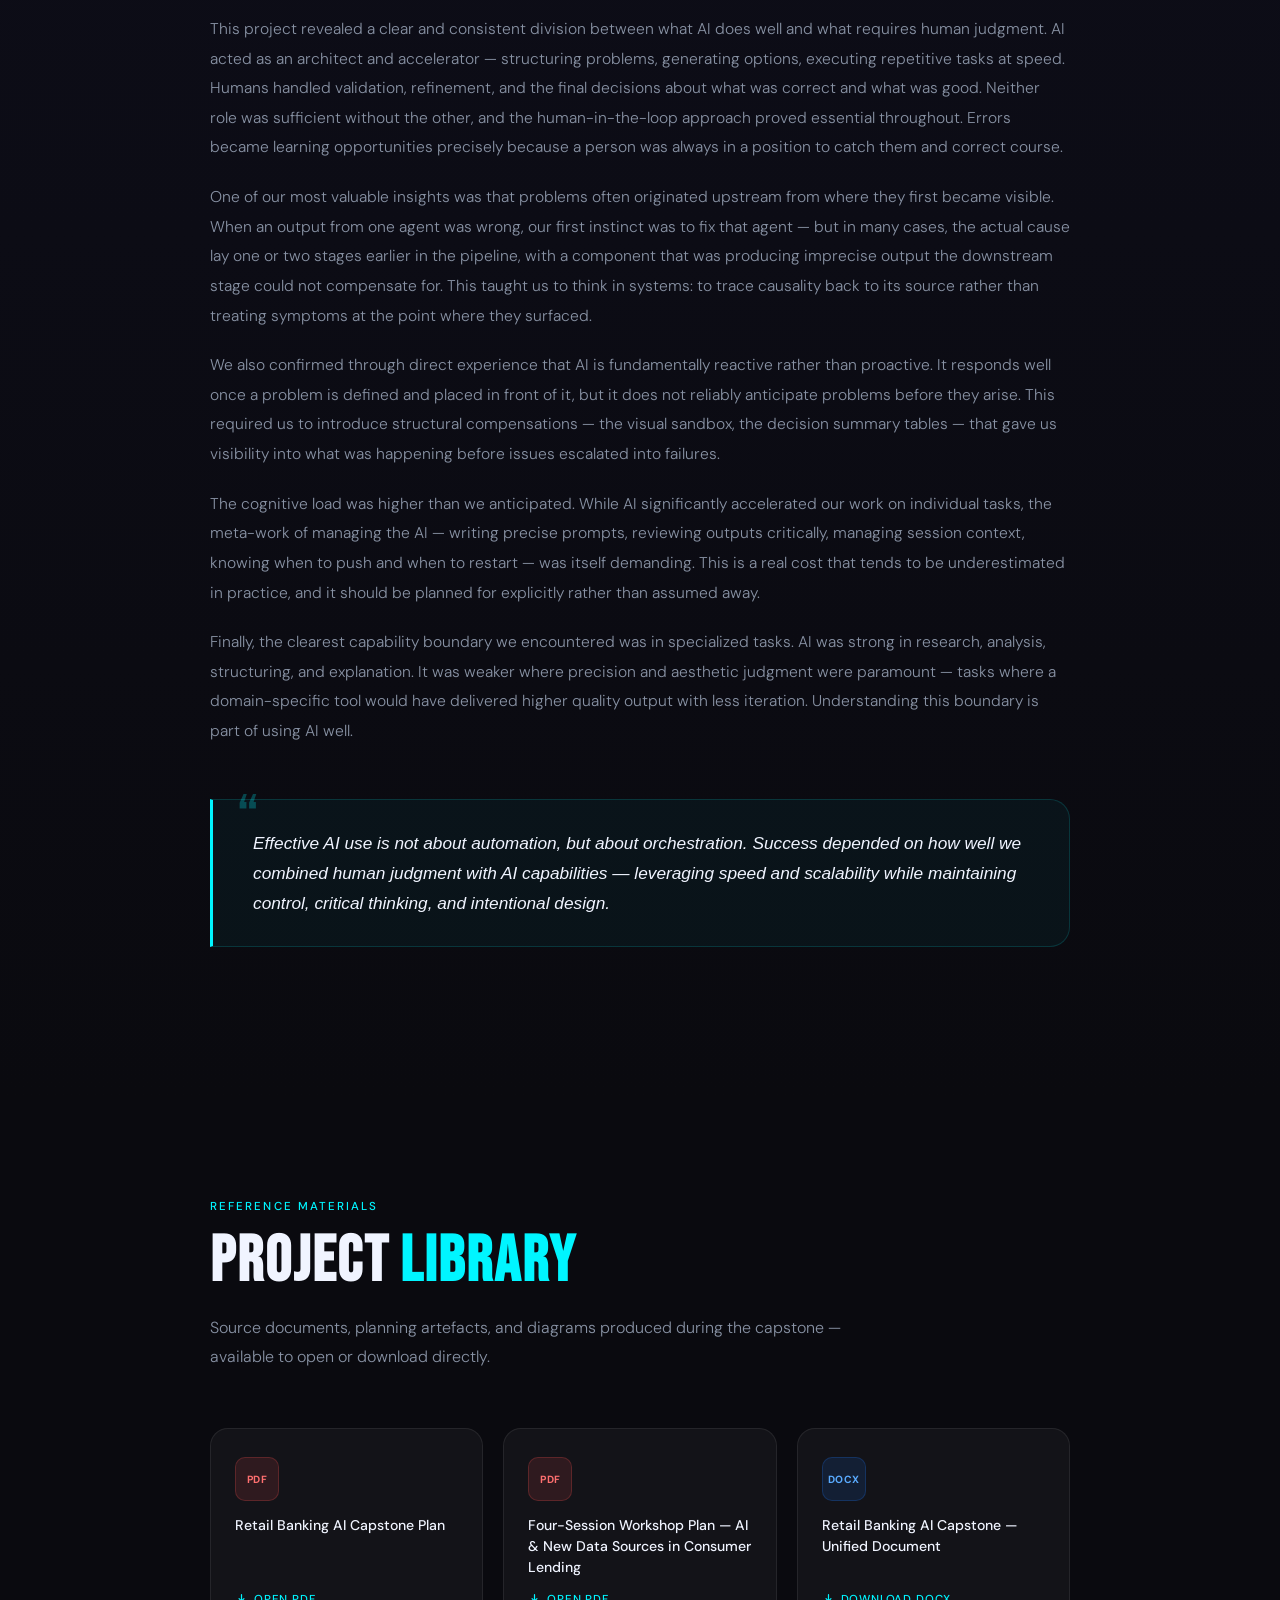
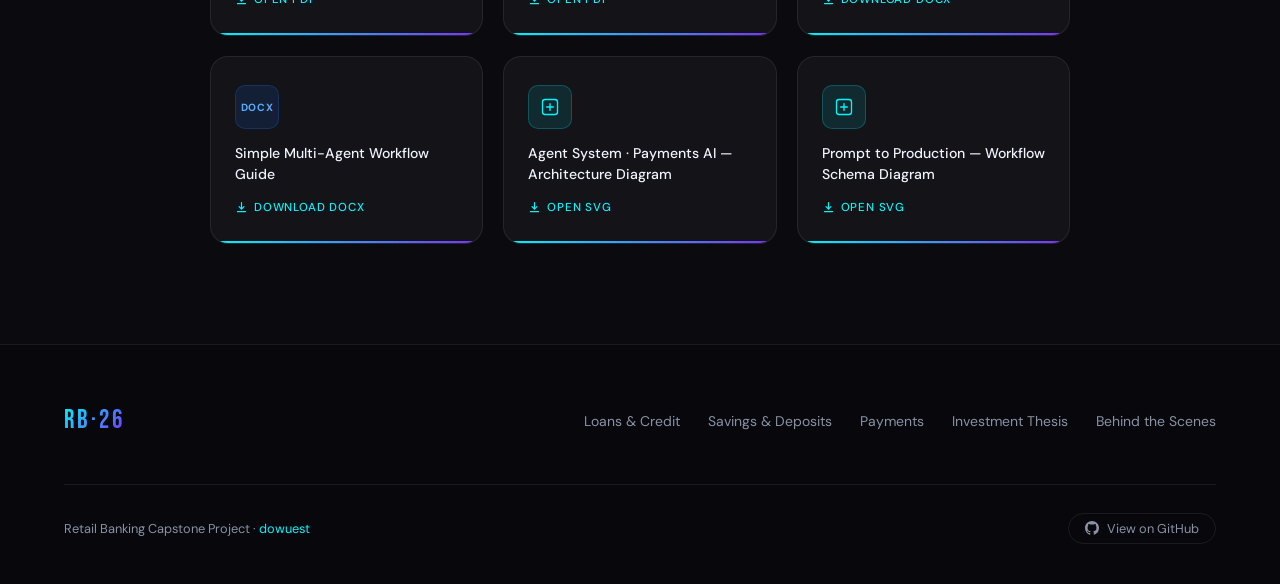
==== commit d52ce98e: "feat(behind-the-scenes): rebuild page with full static content Replaces the editable-notes widget wi" ====
--- a/behind-the-scenes/index.html
+++ b/behind-the-scenes/index.html
@@ -8,17 +8,24 @@
 <link href="https://fonts.googleapis.com/css2?family=Bebas+Neue&family=DM+Sans:wght@300;400;500;600&display=swap" rel="stylesheet"/>
 <style>
 *,*::before,*::after{box-sizing:border-box;margin:0;padding:0;}
-:root{--bg:#0a0a0f;--cyan:#00f5ff;--violet:#7b2fff;--white:#f0f4ff;--gray:#8892a4;--surface:rgba(255,255,255,0.04);--border:rgba(255,255,255,0.08);--glow-cyan:0 0 40px rgba(0,245,255,0.35);--glow-violet:0 0 40px rgba(123,47,255,0.35);}
-html{scroll-behavior:smooth;}
-body{font-family:'DM Sans',sans-serif;background:var(--bg);color:var(--white);overflow-x:hidden;cursor:none;}
-body::after{content:'';position:fixed;inset:0;z-index:10000;pointer-events:none;opacity:.025;background-image:url("data:image/svg+xml,%3Csvg viewBox='0 0 256 256' xmlns='http://www.w3.org/2000/svg'%3E%3Cfilter id='n'%3E%3CfeTurbulence type='fractalNoise' baseFrequency='0.9' numOctaves='4' stitchTiles='stitch'/%3E%3C/filter%3E%3Crect width='100%25' height='100%25' filter='url(%23n)'/%3E%3C/svg%3E");}
-#cursor-dot{position:fixed;width:8px;height:8px;background:var(--cyan);border-radius:50%;pointer-events:none;z-index:8999;transform:translate(-50%,-50%);box-shadow:0 0 12px var(--cyan);transition:transform .1s;}
+:root{
+  --bg:#0a0a0f;--cyan:#00f5ff;--violet:#7b2fff;--white:#f0f4ff;
+  --gray:#8892a4;--surface:rgba(255,255,255,0.04);--border:rgba(255,255,255,0.08);
+  --glow-cyan:0 0 40px rgba(0,245,255,0.35);--glow-violet:0 0 40px rgba(123,47,255,0.35);
+}
+html{scroll-behavior:smooth;font-size:16px;}
+body{background:var(--bg);color:var(--white);font-family:'DM Sans',sans-serif;overflow-x:hidden;cursor:none;}
+body.reduced-motion *{animation:none!important;transition:none!important;}
+.skip-link{position:fixed;top:-100px;left:20px;z-index:9999;background:var(--cyan);color:#000;padding:10px 20px;border-radius:4px;font-weight:600;text-decoration:none;transition:top .2s;}
+.skip-link:focus{top:20px;}
+#preloader{position:fixed;inset:0;z-index:9000;background:var(--bg);display:flex;align-items:center;justify-content:center;flex-direction:column;gap:24px;}
+#preloader .pl-text{font-family:'Bebas Neue',sans-serif;font-size:clamp(1.2rem,3vw,1.8rem);letter-spacing:.4em;color:var(--cyan);opacity:0;animation:plFadeIn .4s .6s ease forwards;}
+#preloader .pl-bar{width:200px;height:2px;background:var(--border);border-radius:2px;overflow:hidden;opacity:0;animation:plFadeIn .4s .6s ease forwards;}
+#preloader .pl-fill{height:100%;width:0;background:linear-gradient(90deg,var(--cyan),var(--violet));border-radius:2px;animation:plFill 1s .7s ease forwards;}
+@keyframes plFadeIn{to{opacity:1;}}
+@keyframes plFill{to{width:100%;}}
+#cursor-dot{position:fixed;width:8px;height:8px;background:var(--cyan);border-radius:50%;pointer-events:none;z-index:8999;transform:translate(-50%,-50%);transition:background .2s,transform .1s;box-shadow:0 0 12px var(--cyan);}
 #cursor-ring{position:fixed;width:32px;height:32px;border:1.5px solid rgba(0,245,255,.5);border-radius:50%;pointer-events:none;z-index:8998;transform:translate(-50%,-50%);}
-#preloader{position:fixed;inset:0;z-index:9000;background:var(--bg);display:flex;align-items:center;justify-content:center;flex-direction:column;gap:24px;}
-#preloader .pl-text{font-family:'Bebas Neue',sans-serif;font-size:clamp(1.2rem,3vw,1.8rem);letter-spacing:.4em;color:var(--cyan);opacity:0;animation:plFadeIn .4s .4s ease forwards;}
-#preloader .pl-bar{width:200px;height:2px;background:var(--border);border-radius:2px;overflow:hidden;opacity:0;animation:plFadeIn .4s .4s ease forwards;}
-#preloader .pl-fill{height:100%;width:0;background:linear-gradient(90deg,var(--cyan),var(--violet));animation:plFill .9s .5s ease forwards;}
-@keyframes plFadeIn{to{opacity:1;}}@keyframes plFill{to{width:100%;}}
 nav{position:fixed;top:0;left:0;right:0;z-index:500;display:flex;align-items:center;justify-content:space-between;padding:0 5vw;height:72px;background:rgba(10,10,15,.6);backdrop-filter:blur(20px);-webkit-backdrop-filter:blur(20px);border-bottom:1px solid var(--border);}
 .nav-logo{font-family:'Bebas Neue',sans-serif;font-size:1.4rem;letter-spacing:.12em;background:linear-gradient(135deg,var(--cyan),var(--violet));-webkit-background-clip:text;-webkit-text-fill-color:transparent;background-clip:text;text-decoration:none;}
 .nav-links{display:flex;gap:32px;list-style:none;}
@@ -26,386 +33,405 @@
 .nav-links a::after{content:'';position:absolute;bottom:-4px;left:0;right:0;height:1px;background:var(--cyan);transform:scaleX(0);transition:transform .2s;}
 .nav-links a:hover{color:var(--white);}
 .nav-links a:hover::after{transform:scaleX(1);}
-.nav-back{font-family:'DM Sans',sans-serif;font-size:.875rem;font-weight:500;color:var(--cyan);border:1.5px solid var(--cyan);border-radius:100px;padding:8px 24px;text-decoration:none;background:transparent;cursor:none;position:relative;overflow:hidden;transition:color .3s;letter-spacing:.04em;}
-.nav-back::before{content:'';position:absolute;inset:0;background:var(--cyan);transform:scaleX(0);transform-origin:left;transition:transform .3s ease;z-index:-1;}
-.nav-back:hover{color:#000;}
-.nav-back:hover::before{transform:scaleX(1);}
-@media(max-width:768px){.nav-links{display:none;}}
+.nav-cta{font-family:'DM Sans',sans-serif;font-size:.875rem;font-weight:500;color:var(--cyan);border:1.5px solid var(--cyan);border-radius:100px;padding:8px 24px;text-decoration:none;background:transparent;cursor:none;position:relative;overflow:hidden;transition:color .3s;letter-spacing:.04em;}
+.nav-cta::before{content:'';position:absolute;inset:0;background:var(--cyan);transform:scaleX(0);transform-origin:left;transition:transform .3s ease;z-index:-1;}
+.nav-cta:hover{color:#000;}
+.nav-cta:hover::before{transform:scaleX(1);}
+.reveal{opacity:0;transform:translateY(40px);transition:opacity .7s ease,transform .7s ease;}
+.reveal.visible{opacity:1;transform:translateY(0);}
+section{padding:100px 5vw;}
+.section-eyebrow{font-size:.72rem;font-weight:500;letter-spacing:.18em;text-transform:uppercase;color:var(--cyan);margin-bottom:16px;}
+.section-heading{font-family:'Bebas Neue',sans-serif;font-size:clamp(2.4rem,5vw,4.5rem);line-height:1;letter-spacing:.03em;margin-bottom:20px;}
+.section-sub{color:var(--gray);font-size:1rem;font-weight:300;line-height:1.8;max-width:680px;margin-bottom:56px;}
+body::after{content:'';position:fixed;inset:0;z-index:10000;pointer-events:none;opacity:.025;background-image:url("data:image/svg+xml,%3Csvg viewBox='0 0 256 256' xmlns='http://www.w3.org/2000/svg'%3E%3Cfilter id='n'%3E%3CfeTurbulence type='fractalNoise' baseFrequency='0.9' numOctaves='4' stitchTiles='stitch'/%3E%3C/filter%3E%3Crect width='100%25' height='100%25' filter='url(%23n)'/%3E%3C/svg%3E");}
+.grid-bg{position:absolute;inset:0;pointer-events:none;background-image:linear-gradient(rgba(0,245,255,.03) 1px,transparent 1px),linear-gradient(90deg,rgba(0,245,255,.03) 1px,transparent 1px);background-size:60px 60px;mask-image:radial-gradient(ellipse 70% 70% at 50% 50%,black,transparent);}
+footer{background:#07070c;border-top:1px solid var(--border);padding:60px 5vw 40px;}
+.footer-inner{max-width:1200px;margin:0 auto;display:flex;align-items:center;justify-content:space-between;flex-wrap:wrap;gap:24px;margin-bottom:48px;}
+.footer-logo{font-family:'Bebas Neue',sans-serif;font-size:1.6rem;letter-spacing:.12em;background:linear-gradient(135deg,var(--cyan),var(--violet));-webkit-background-clip:text;-webkit-text-fill-color:transparent;background-clip:text;}
+.footer-links{display:flex;gap:28px;list-style:none;}
+.footer-links a{color:var(--gray);font-size:.875rem;text-decoration:none;transition:color .2s;}
+.footer-links a:hover{color:var(--white);}
+.footer-bottom{border-top:1px solid var(--border);padding-top:28px;display:flex;align-items:center;justify-content:space-between;flex-wrap:wrap;gap:12px;}
+.footer-copy{font-size:.8rem;color:var(--gray);}
+.footer-copy a{color:var(--cyan);text-decoration:none;}
+.github-link{display:inline-flex;align-items:center;gap:8px;font-size:.8rem;color:var(--gray);text-decoration:none;border:1px solid var(--border);border-radius:100px;padding:6px 16px;transition:border-color .2s,color .2s;}
+.github-link:hover{border-color:var(--cyan);color:var(--white);}
+@media(max-width:768px){nav .nav-links{display:none;}.footer-links{flex-direction:column;gap:12px;}}
+@media(prefers-reduced-motion:reduce){.reveal{transition:none;}}
+</style>
+
+<style id="preview-overrides">
+/* ── Page Header ─────────────────────────────────────────────────── */
 .page-header{position:relative;padding:140px 5vw 80px;overflow:hidden;text-align:center;border-bottom:1px solid var(--border);}
 .page-header::before{content:'';position:absolute;inset:0;background:radial-gradient(ellipse 70% 80% at 50% 50%,rgba(0,245,255,.06) 0%,transparent 65%),radial-gradient(ellipse 50% 60% at 20% 70%,rgba(123,47,255,.05) 0%,transparent 60%);pointer-events:none;}
-.grid-bg{position:absolute;inset:0;pointer-events:none;background-image:linear-gradient(rgba(0,245,255,.03) 1px,transparent 1px),linear-gradient(90deg,rgba(0,245,255,.03) 1px,transparent 1px);background-size:60px 60px;mask-image:radial-gradient(ellipse 70% 70% at 50% 50%,black,transparent);}
 .page-badge{display:inline-flex;align-items:center;gap:8px;font-size:.72rem;font-weight:500;letter-spacing:.15em;text-transform:uppercase;color:var(--cyan);border:1px solid rgba(0,245,255,.3);border-radius:100px;padding:6px 16px;margin-bottom:28px;}
 .page-badge::before{content:'';width:6px;height:6px;border-radius:50%;background:var(--cyan);animation:pulse 2s infinite;}
 @keyframes pulse{0%,100%{opacity:1;transform:scale(1);}50%{opacity:.5;transform:scale(1.4);}}
 .page-header h1{font-family:'Bebas Neue',sans-serif;font-size:clamp(3rem,8vw,6.5rem);line-height:.95;letter-spacing:.02em;margin-bottom:20px;position:relative;}
 .page-header h1 .accent{background:linear-gradient(135deg,var(--cyan),var(--violet));-webkit-background-clip:text;-webkit-text-fill-color:transparent;background-clip:text;}
 .page-header p{font-size:1rem;font-weight:300;color:var(--gray);max-width:520px;margin:0 auto;line-height:1.75;position:relative;}
-.gold-line{width:48px;height:2px;background:linear-gradient(90deg,var(--cyan),var(--violet));margin:28px auto 0;}
-main{max-width:860px;margin:0 auto;padding:72px 5vw 100px;}
-.section-eyebrow{font-size:.72rem;font-weight:500;letter-spacing:.18em;text-transform:uppercase;color:var(--cyan);margin-bottom:12px;}
-.section-heading{font-family:'Bebas Neue',sans-serif;font-size:clamp(2rem,4vw,3.5rem);line-height:1;letter-spacing:.03em;margin-bottom:40px;}
-
-/* ── Widget styles ── */
-.widget-block{background:var(--surface);border:1px solid var(--border);border-radius:20px;padding:36px 40px;margin-bottom:24px;position:relative;overflow:hidden;transition:border-color .3s,box-shadow .3s;}
-.widget-block:hover{border-color:rgba(0,245,255,.25);box-shadow:var(--glow-cyan);}
-.widget-block::before{content:'';position:absolute;bottom:0;left:0;right:0;height:2px;background:linear-gradient(90deg,var(--cyan),var(--violet));}
-.widget-block.custom-step::before{background:linear-gradient(90deg,var(--violet),var(--cyan));}
-.widget-header{display:flex;align-items:center;justify-content:space-between;margin-bottom:20px;gap:12px;}
-.widget-title{font-family:'Bebas Neue',sans-serif;font-size:1.5rem;letter-spacing:.05em;color:var(--white);display:flex;align-items:center;gap:12px;}
-.widget-title::before{content:'';display:block;width:3px;height:1.4rem;background:linear-gradient(to bottom,var(--cyan),var(--violet));border-radius:2px;flex-shrink:0;}
-.widget-title-input{font-family:'Bebas Neue',sans-serif;font-size:1.5rem;letter-spacing:.05em;color:var(--white);background:transparent;border:none;outline:none;border-bottom:1px dashed rgba(0,245,255,.3);width:100%;transition:border-color .2s;cursor:text;}
-.widget-title-input:focus{border-bottom-color:var(--cyan);}
-.widget-title-input::placeholder{color:rgba(255,255,255,.2);}
-.widget-textarea{width:100%;min-height:120px;background:rgba(255,255,255,.03);border:1px solid var(--border);border-radius:12px;padding:16px 18px;color:var(--gray);font-family:'DM Sans',sans-serif;font-size:.95rem;line-height:1.85;resize:vertical;outline:none;transition:border-color .2s,box-shadow .2s;cursor:text;}
-.widget-textarea:focus{border-color:rgba(0,245,255,.4);box-shadow:0 0 0 3px rgba(0,245,255,.07);color:var(--white);}
-.widget-textarea::placeholder{color:rgba(136,146,164,.5);}
-.save-indicator{font-size:.72rem;letter-spacing:.1em;text-transform:uppercase;color:rgba(0,245,255,.5);opacity:0;transition:opacity .4s;pointer-events:none;}
-.save-indicator.show{opacity:1;}
-.delete-btn{background:rgba(255,60,60,.08);border:1px solid rgba(255,60,60,.2);color:rgba(255,100,100,.7);border-radius:8px;padding:5px 12px;font-size:.75rem;font-family:'DM Sans',sans-serif;cursor:none;transition:background .2s,color .2s;white-space:nowrap;}
-.delete-btn:hover{background:rgba(255,60,60,.2);color:#ff6464;}
-.widget-actions{display:flex;align-items:center;gap:12px;}
-
-/* Add step button */
-.add-step-wrap{text-align:center;margin:8px 0 48px;}
-.add-step-btn{display:inline-flex;align-items:center;gap:10px;font-family:'DM Sans',sans-serif;font-size:.875rem;font-weight:500;letter-spacing:.06em;color:var(--cyan);border:1.5px dashed rgba(0,245,255,.4);border-radius:100px;padding:12px 32px;background:transparent;cursor:none;transition:background .2s,border-color .2s,box-shadow .2s;}
-.add-step-btn:hover{background:rgba(0,245,255,.06);border-color:var(--cyan);box-shadow:var(--glow-cyan);}
-.add-step-btn svg{flex-shrink:0;}
-
-/* Save all banner */
-.save-all-wrap{position:sticky;bottom:24px;text-align:right;pointer-events:none;z-index:100;margin-top:-20px;margin-bottom:32px;}
-.save-all-btn{pointer-events:all;display:inline-flex;align-items:center;gap:8px;font-family:'DM Sans',sans-serif;font-size:.85rem;font-weight:600;letter-spacing:.06em;color:#000;background:linear-gradient(135deg,var(--cyan),var(--violet));border:none;border-radius:100px;padding:11px 28px;cursor:none;box-shadow:0 4px 24px rgba(0,245,255,.3);transition:transform .2s,box-shadow .2s;}
-.save-all-btn:hover{transform:translateY(-2px);box-shadow:0 8px 32px rgba(0,245,255,.45);}
-.save-status{display:inline-block;font-size:.72rem;font-weight:400;letter-spacing:.08em;margin-left:4px;opacity:.7;}
-
-/* ── Library grid ── */
-.library-grid{display:grid;grid-template-columns:repeat(auto-fill,minmax(220px,1fr));gap:16px;margin-bottom:48px;}
-.lib-card{background:var(--surface);border:1px solid var(--border);border-radius:16px;padding:24px 20px;display:flex;flex-direction:column;gap:12px;text-decoration:none;color:inherit;transition:border-color .3s,box-shadow .3s,transform .3s;position:relative;overflow:hidden;}
-.lib-card::before{content:'';position:absolute;bottom:0;left:0;right:0;height:2px;background:linear-gradient(90deg,var(--cyan),var(--violet));}
+.header-rule{width:48px;height:2px;background:linear-gradient(90deg,var(--cyan),var(--violet));margin:28px auto 0;}
+
+/* ── Content wrapper ─────────────────────────────────────────────── */
+.content-wrap{max-width:860px;margin:0 auto;}
+
+/* ── In-page section links ───────────────────────────────────────── */
+.section-links{display:flex;flex-wrap:wrap;gap:12px;padding:48px 5vw 0;max-width:860px;margin:0 auto;}
+.section-link{display:inline-flex;align-items:center;gap:8px;font-size:.8rem;font-weight:500;letter-spacing:.04em;color:var(--gray);text-decoration:none;border:1px solid var(--border);border-radius:100px;padding:9px 20px;transition:color .2s,border-color .2s,box-shadow .2s;white-space:nowrap;}
+.section-link:hover{color:var(--cyan);border-color:rgba(0,245,255,.4);box-shadow:0 0 16px rgba(0,245,255,.12);}
+.section-link svg{flex-shrink:0;}
+
+/* ── Section backgrounds ─────────────────────────────────────────── */
+#ai-usage{background:linear-gradient(180deg,var(--bg) 0%,#0d0d18 100%);}
+#tool-critique{background:var(--bg);}
+#team-reflection{background:linear-gradient(180deg,#0d0d18 0%,var(--bg) 100%);}
+#library{background:var(--bg);}
+
+/* ── Prose text ──────────────────────────────────────────────────── */
+.prose p{font-size:.975rem;font-weight:300;color:var(--gray);line-height:1.9;margin-bottom:20px;}
+.prose p:last-child{margin-bottom:0;}
+
+/* ── Sub-section ─────────────────────────────────────────────────── */
+.sub-section{margin-bottom:64px;}
+.sub-eyebrow{font-size:.68rem;font-weight:600;letter-spacing:.15em;text-transform:uppercase;color:var(--gray);margin-bottom:10px;}
+.sub-heading{font-family:'Bebas Neue',sans-serif;font-size:clamp(1.5rem,3vw,2.4rem);line-height:1;letter-spacing:.03em;color:var(--white);margin-bottom:24px;}
+
+/* ── "What we changed" block ─────────────────────────────────────── */
+.change-block{background:rgba(123,47,255,.04);border:1px solid rgba(123,47,255,.18);border-left:3px solid var(--violet);border-radius:0 14px 14px 0;padding:24px 28px;margin-top:28px;margin-bottom:0;}
+.change-label{font-size:.65rem;font-weight:700;letter-spacing:.16em;text-transform:uppercase;color:var(--violet);margin-bottom:12px;}
+.change-block p{font-size:.9rem;font-weight:300;color:var(--gray);line-height:1.85;margin-bottom:14px;}
+.change-block p:last-child{margin-bottom:0;}
+
+/* ── SVG diagram display ─────────────────────────────────────────── */
+.diagram-wrap{margin:40px 0;border-radius:20px;overflow:hidden;border:1px solid var(--border);background:var(--surface);position:relative;}
+.diagram-wrap img{width:100%;height:auto;display:block;}
+.diagram-label{font-size:.68rem;font-weight:500;letter-spacing:.12em;text-transform:uppercase;color:var(--gray);padding:12px 20px;border-top:1px solid var(--border);background:rgba(255,255,255,.02);text-align:center;}
+
+/* ── Pull quote ──────────────────────────────────────────────────── */
+.pull-quote{position:relative;margin:52px 0;padding:28px 32px 28px 40px;background:rgba(0,245,255,.04);border:1px solid rgba(0,245,255,.15);border-left:3px solid var(--cyan);border-radius:0 20px 20px 0;}
+.pull-quote blockquote{font-size:1.08rem;font-style:italic;font-weight:300;color:var(--white);line-height:1.75;}
+.pull-quote::before{content:'\201C';position:absolute;top:-12px;left:24px;font-family:'Bebas Neue',sans-serif;font-size:4rem;color:var(--cyan);opacity:.25;line-height:1;}
+
+/* ── Divider ─────────────────────────────────────────────────────── */
+.section-divider{width:100%;height:1px;background:var(--border);margin:16px 0 56px;}
+
+/* ── Library grid ────────────────────────────────────────────────── */
+.library-grid{display:grid;grid-template-columns:repeat(auto-fill,minmax(240px,1fr));gap:20px;margin-top:8px;}
+.lib-card{background:var(--surface);border:1px solid var(--border);border-radius:18px;padding:28px 24px;display:flex;flex-direction:column;gap:14px;text-decoration:none;color:inherit;transition:border-color .3s,box-shadow .3s,transform .3s;position:relative;overflow:hidden;}
+.lib-card::after{content:'';position:absolute;bottom:0;left:0;right:0;height:2px;background:linear-gradient(90deg,var(--cyan),var(--violet));}
 .lib-card:hover{border-color:rgba(0,245,255,.35);box-shadow:var(--glow-cyan);transform:translateY(-4px);}
-.lib-icon{width:42px;height:42px;border-radius:10px;display:flex;align-items:center;justify-content:center;font-size:.65rem;font-weight:700;letter-spacing:.05em;flex-shrink:0;}
+.lib-icon{width:44px;height:44px;border-radius:10px;display:flex;align-items:center;justify-content:center;font-size:.65rem;font-weight:700;letter-spacing:.05em;flex-shrink:0;}
 .lib-icon.pdf{background:rgba(255,80,80,.12);color:#ff7070;border:1px solid rgba(255,80,80,.22);}
 .lib-icon.docx{background:rgba(30,120,255,.12);color:#5aabff;border:1px solid rgba(30,120,255,.22);}
-.lib-title{font-size:.88rem;font-weight:500;color:var(--white);line-height:1.5;}
+.lib-icon.svg-file{background:rgba(0,245,255,.1);color:var(--cyan);border:1px solid rgba(0,245,255,.22);}
+.lib-title{font-size:.88rem;font-weight:500;color:var(--white);line-height:1.5;flex:1;}
 .lib-dl{display:inline-flex;align-items:center;gap:6px;font-size:.72rem;font-weight:500;letter-spacing:.07em;text-transform:uppercase;color:var(--cyan);margin-top:auto;}
-.lib-dl svg{flex-shrink:0;}
-
-/* Team grid */
-.team-grid{display:grid;grid-template-columns:repeat(auto-fill,minmax(130px,1fr));gap:16px;margin-top:4px;}
-.member{background:rgba(255,255,255,.03);border:1px solid var(--border);border-radius:14px;padding:20px 14px;text-align:center;transition:border-color .3s,transform .3s;}
-.member:hover{border-color:rgba(0,245,255,.3);transform:translateY(-4px);}
-.avatar{width:56px;height:56px;border-radius:50%;margin:0 auto 12px;border:1.5px solid var(--border);overflow:hidden;background:var(--surface);display:flex;align-items:center;justify-content:center;font-family:'Bebas Neue',sans-serif;font-size:1.3rem;color:var(--cyan);}
-.avatar img{width:100%;height:100%;object-fit:cover;object-position:center top;border-radius:50%;display:block;}
-.member h3{font-size:.8rem;font-weight:500;color:var(--white);margin-bottom:4px;}
-.member span{font-size:.7rem;color:var(--gray);}
-.reveal{opacity:0;transform:translateY(32px);transition:opacity .7s ease,transform .7s ease;}
-.reveal.visible{opacity:1;transform:translateY(0);}
-footer{background:#07070c;border-top:1px solid var(--border);padding:40px 5vw;}
-.footer-inner{max-width:860px;margin:0 auto;display:flex;align-items:center;justify-content:space-between;flex-wrap:wrap;gap:16px;}
-.footer-logo{font-family:'Bebas Neue',sans-serif;font-size:1.3rem;letter-spacing:.12em;background:linear-gradient(135deg,var(--cyan),var(--violet));-webkit-background-clip:text;-webkit-text-fill-color:transparent;background-clip:text;}
-.footer-copy{font-size:.8rem;color:var(--gray);}
-.footer-copy a{color:var(--cyan);text-decoration:none;}
-.github-link{display:inline-flex;align-items:center;gap:8px;font-size:.8rem;color:var(--gray);text-decoration:none;border:1px solid var(--border);border-radius:100px;padding:6px 16px;transition:border-color .2s,color .2s;}
-.github-link:hover{border-color:var(--cyan);color:var(--white);}
-@media(prefers-reduced-motion:reduce){.reveal{transition:none;}.page-badge::before{animation:none;}}
+
+@media(max-width:680px){
+  .library-grid{grid-template-columns:1fr;}
+  .pull-quote{padding:20px 20px 20px 28px;}
+  .change-block{padding:18px 20px;}
+}
 </style>
 </head>
 <body>
-<div id="preloader" role="status" aria-label="Loading"><span class="pl-text">BEHIND THE SCENES</span><div class="pl-bar"><div class="pl-fill"></div></div></div>
+
+<a href="#main-content" class="skip-link">Skip to content</a>
+
+<div id="preloader" role="status" aria-label="Loading">
+  <span class="pl-text">BEHIND THE SCENES</span>
+  <div class="pl-bar"><div class="pl-fill"></div></div>
+</div>
+
 <div id="cursor-dot" aria-hidden="true"></div>
 <div id="cursor-ring" aria-hidden="true"></div>
+
 <nav role="navigation" aria-label="Main navigation">
-  <a href="../index.html" class="nav-logo">RB·26</a>
-  <ul class="nav-links"><li><a href="../index.html#sections">Sections</a></li><li><a href="../index.html#team">Team</a></li></ul>
-  <a href="../index.html" class="nav-back">← Overview</a>
+  <a href="../" class="nav-logo">RB·26</a>
+  <ul class="nav-links">
+    <li><a href="../#sections">Sections</a></li>
+    <li><a href="../#strategic-pivot">Strategic Pivot</a></li>
+    <li><a href="../#team">Team</a></li>
+    <li><a href="#">Behind the Scenes</a></li>
+  </ul>
+  <a href="../" class="nav-cta mag-btn">Overview</a>
 </nav>
+
+<!-- ── PAGE HEADER ──────────────────────────────────────────────── -->
 <header class="page-header" role="banner">
   <div class="grid-bg" aria-hidden="true"></div>
   <div class="page-badge">Retail Banking · Capstone 2026</div>
   <h1>Behind the <span class="accent">Scenes</span></h1>
-  <p>How we built this project — our process, tools, collaboration, and reflections.</p>
-  <div class="gold-line"></div>
+  <p>How we built this project — our process, our tools, what we learned, and what we would do differently.</p>
+  <div class="header-rule"></div>
 </header>
 
 <main id="main-content">
-  <div class="section-eyebrow reveal">Our process</div>
-  <div class="section-heading reveal" style="transition-delay:.1s">How It Came <span style="color:var(--cyan)">Together</span></div>
-
-  <!-- Fixed steps widget -->
-  <div id="steps-container"></div>
-
-  <!-- Add new step -->
-  <div class="add-step-wrap">
-    <button class="add-step-btn" id="addStepBtn" type="button">
-      <svg width="16" height="16" viewBox="0 0 16 16" fill="none" aria-hidden="true"><circle cx="8" cy="8" r="7" stroke="currentColor" stroke-width="1.5"/><path d="M8 5v6M5 8h6" stroke="currentColor" stroke-width="1.5" stroke-linecap="round"/></svg>
-      Add New Step
-    </button>
-  </div>
-
-  <!-- Sticky save button -->
-  <div class="save-all-wrap">
-    <button class="save-all-btn" id="saveAllBtn" type="button">
-      <svg width="14" height="14" viewBox="0 0 16 16" fill="none" aria-hidden="true"><path d="M13.5 10.5v2a1 1 0 01-1 1h-9a1 1 0 01-1-1v-2M8 2v8M5 7l3 3 3-3" stroke="currentColor" stroke-width="1.5" stroke-linecap="round" stroke-linejoin="round"/></svg>
-      Save All
-      <span class="save-status" id="saveStatus"></span>
-    </button>
-  </div>
-
-  <!-- Library -->
-  <div class="section-eyebrow reveal" style="margin-top:60px;transition-delay:.4s">Reference materials</div>
-  <div class="section-heading reveal" style="transition-delay:.45s">Project <span style="color:var(--cyan)">Library</span></div>
-  <div class="library-grid reveal" style="transition-delay:.5s">
-
-    <a href="Library/Retail_Banking_AI_Capstone_Plan.pdf" target="_blank" rel="noopener" class="lib-card">
-      <div class="lib-icon pdf">PDF</div>
-      <div class="lib-title">Retail Banking AI Capstone Plan</div>
-      <div class="lib-dl">
-        <svg width="12" height="12" viewBox="0 0 16 16" fill="none" aria-hidden="true"><path d="M8 2v8M5 7l3 3 3-3M3 13h10" stroke="currentColor" stroke-width="1.5" stroke-linecap="round" stroke-linejoin="round"/></svg>
-        Open PDF
-      </div>
-    </a>
-
-    <a href="Library/Four-Session Workshop Plan for Evaluating AI and New Data Sources in Consumer Lending.pdf" target="_blank" rel="noopener" class="lib-card">
-      <div class="lib-icon pdf">PDF</div>
-      <div class="lib-title">Four-Session Workshop Plan — AI &amp; New Data Sources in Consumer Lending</div>
-      <div class="lib-dl">
-        <svg width="12" height="12" viewBox="0 0 16 16" fill="none" aria-hidden="true"><path d="M8 2v8M5 7l3 3 3-3M3 13h10" stroke="currentColor" stroke-width="1.5" stroke-linecap="round" stroke-linejoin="round"/></svg>
-        Open PDF
-      </div>
-    </a>
-
-    <a href="Library/Retail_Banking_AI_Capstone_UNIFIED.docx" target="_blank" rel="noopener" class="lib-card">
-      <div class="lib-icon docx">DOCX</div>
-      <div class="lib-title">Retail Banking AI Capstone — Unified Document</div>
-      <div class="lib-dl">
-        <svg width="12" height="12" viewBox="0 0 16 16" fill="none" aria-hidden="true"><path d="M8 2v8M5 7l3 3 3-3M3 13h10" stroke="currentColor" stroke-width="1.5" stroke-linecap="round" stroke-linejoin="round"/></svg>
-        Download DOCX
-      </div>
-    </a>
-
-    <a href="Library/simple-multi-agent-workflow-guide.docx" target="_blank" rel="noopener" class="lib-card">
-      <div class="lib-icon docx">DOCX</div>
-      <div class="lib-title">Simple Multi-Agent Workflow Guide</div>
-      <div class="lib-dl">
-        <svg width="12" height="12" viewBox="0 0 16 16" fill="none" aria-hidden="true"><path d="M8 2v8M5 7l3 3 3-3M3 13h10" stroke="currentColor" stroke-width="1.5" stroke-linecap="round" stroke-linejoin="round"/></svg>
-        Download DOCX
-      </div>
-    </a>
-
-  </div>
-
-  <!-- Team -->
-  <div class="section-eyebrow reveal" style="margin-top:20px;transition-delay:.5s">The full team</div>
-  <div class="section-heading reveal" style="transition-delay:.55s">Six <span style="color:var(--cyan)">Contributors</span></div>
-  <div class="widget-block reveal" style="transition-delay:.6s">
-    <div class="team-grid">
-      <div class="member"><div class="avatar"><img src="../assets/images/vivek-ramachandran.jpg" alt="Vivek Ramachandran"/></div><h3>Vivek Ramachandran</h3><span>Loans &amp; Credit</span></div>
-      <div class="member"><div class="avatar">A</div><h3>Ade Olanrewaju</h3><span>Loans &amp; Credit</span></div>
-      <div class="member"><div class="avatar"><img src="../assets/images/peter-sewing.jpg" alt="Peter Sewing"/></div><h3>Peter Sewing</h3><span>Savings &amp; Deposits</span></div>
-      <div class="member"><div class="avatar"><img src="../assets/images/davron-mirtursunov.jpg" alt="Davron Mirtursunov"/></div><h3>Davron Mirtursunov</h3><span>Savings &amp; Deposits</span></div>
-      <div class="member"><div class="avatar"><img src="../assets/images/francisco-gonzalez.png" alt="Francisco Martha Gonzalez"/></div><h3>Francisco M. Gonzalez</h3><span>Payments</span></div>
-      <div class="member"><div class="avatar"><img src="../assets/images/dominik-wust.jpg" alt="Dominik Wüst"/></div><h3>Dominik Wüst</h3><span>Payments</span></div>
-    </div>
-  </div>
+
+<!-- ── Section anchor links ──────────────────────────────────────── -->
+<div class="section-links">
+  <a href="#ai-usage" class="section-link">
+    <svg width="13" height="13" viewBox="0 0 16 16" fill="none" stroke="currentColor" stroke-width="1.4" aria-hidden="true"><circle cx="8" cy="8" r="6"/><path d="M8 5v3.5L10 11" stroke-linecap="round"/></svg>
+    AI Tool Usage &amp; Process
+  </a>
+  <a href="#tool-critique" class="section-link">
+    <svg width="13" height="13" viewBox="0 0 16 16" fill="none" stroke="currentColor" stroke-width="1.4" aria-hidden="true"><path d="M2 4h12M2 8h8M2 12h10" stroke-linecap="round"/></svg>
+    Tool Critique
+  </a>
+  <a href="#team-reflection" class="section-link">
+    <svg width="13" height="13" viewBox="0 0 16 16" fill="none" stroke="currentColor" stroke-width="1.4" aria-hidden="true"><circle cx="6" cy="5" r="2.2"/><circle cx="11" cy="5" r="2.2"/><path d="M1 13c0-2 2-3.5 5-3.5s5 1.5 5 3.5" stroke-linecap="round"/></svg>
+    Team Reflection
+  </a>
+  <a href="#library" class="section-link">
+    <svg width="13" height="13" viewBox="0 0 16 16" fill="none" stroke="currentColor" stroke-width="1.4" aria-hidden="true"><path d="M4 2v12M8 4v10M12 6v8" stroke-linecap="round"/></svg>
+    Project Library
+  </a>
+</div>
+
+<!-- ══════════════════════════════════════════════════════════════ -->
+<!-- SECTION 1 · AI TOOL USAGE & PROCESS                          -->
+<!-- ══════════════════════════════════════════════════════════════ -->
+<section id="ai-usage">
+  <div class="content-wrap">
+
+    <h2 class="section-heading reveal">AI Tool Usage <span style="background:linear-gradient(135deg,var(--cyan),var(--violet));-webkit-background-clip:text;-webkit-text-fill-color:transparent;background-clip:text;">&amp; Process</span></h2>
+    <p class="section-sub reveal" style="transition-delay:.14s">A detailed look at how we used Claude across two distinct workstreams — building the agentic research system and building this website — and what each experience taught us.</p>
+
+    <!-- ── Sub-section 1 · Agent System ─────────────────────── -->
+    <div class="sub-section reveal" style="transition-delay:.2s">
+      <p class="sub-eyebrow">Workstream 1</p>
+      <h3 class="sub-heading">Experience with Claude When Creating the Agentic System</h3>
+      <div class="prose">
+        <p>Claude proved to be an exceptionally capable guide through the creation of our multi-agent research pipeline. The built-in human-in-the-loop dynamic meant that every error that surfaced during development became a concrete learning opportunity rather than a setback. We treated each failure as a signal to tighten our understanding of what the system was actually doing — and Claude made those feedback loops fast.</p>
+        <p>A foundational principle we discovered early was that every agent in a pipeline requires its own iteration cycle, and it is critical not to test on too large a dataset at the outset. Starting small — with minimal, well-understood inputs — allowed us to isolate where things broke before scaling up. This discipline saved us significant time and kept debugging tractable.</p>
+      </div>
+
+      <div class="change-block reveal" style="transition-delay:.26s">
+        <p class="change-label">What we changed during the iteration process</p>
+        <p>We optimized the Synthesis Agent several times because it was producing overly general, low-specificity output. What became clear through careful diagnosis was that the root cause lay upstream: the Visualization and Analyzing Agents were not producing sufficiently precise output in the first place, and the Synthesis Agent was simply propagating that imprecision forward. Fixing the problem at its source resolved the downstream symptoms.</p>
+        <p>We also expanded the Research Agent's set of web sources, because the original input channels did not cover enough information to support the depth of analysis we needed. Broadening the input surface significantly improved the quality of the agent's outputs across all downstream stages.</p>
+      </div>
+
+      <div class="diagram-wrap reveal" style="transition-delay:.3s">
+        <img src="Library/agent_system_payments_ai.svg" alt="Agent system architecture diagram — Payments AI pipeline" loading="lazy"/>
+        <div class="diagram-label">Agent System · Payments AI Pipeline Architecture</div>
+      </div>
+    </div>
+
+    <div class="section-divider"></div>
+
+    <!-- ── Sub-section 2 · Webpage + GitHub ─────────────────── -->
+    <div class="sub-section reveal" style="transition-delay:.2s">
+      <p class="sub-eyebrow">Workstream 2</p>
+      <h3 class="sub-heading">Experience with Claude When Creating the Webpage with GitHub</h3>
+      <div class="prose">
+        <p>Working with Claude to build this website and manage the GitHub workflow surfaced a different category of challenges. Insufficient framing in our early prompts repeatedly led to inadequate context gathering — Claude would proceed without fully understanding the constraints we were working within, and corrections had to happen after the fact rather than before.</p>
+        <p>We also encountered misleading tool recommendations that stemmed from an incomplete understanding of the actual functionalities available in our environment. This resulted in wasted time and unnecessary confusion as we worked to untangle what Claude had suggested from what would actually work. Related to this, Claude's knowledge of its own product ecosystem proved at times to be assumption-based rather than grounded in verified capability — something we had to account for through independent verification.</p>
+        <p>A recurring pattern was information overload: when we asked open-ended questions, Claude would present multiple parallel options without clearly prioritizing among them. This shifted cognitive load back to us in ways that were not always efficient. The broader dynamic was reactive rather than proactive — Claude responded well once problems surfaced, but rarely anticipated them in advance. From these observations, two structural principles emerged: safety by design (build in a visual sandbox and maintain a human in the loop at every stage), and disciplined context management (finite tokens make session boundaries a real constraint that must be planned around).</p>
+      </div>
+
+      <div class="change-block reveal" style="transition-delay:.26s">
+        <p class="change-label">What we changed during the iteration process</p>
+        <p>We introduced a visual sandbox because errors on a webpage are immediately visible — far easier to validate than reviewing raw text output. Seeing a change rendered in real time against the intended design made it trivially fast to confirm whether a solution was correct or not.</p>
+        <p>We also added a decision summary after every significant step, consolidating design choices, identified conflicts, and open questions into a single reference table. This kept the whole team aligned on what had been decided and why, and reduced the risk of conflicting changes accumulating unnoticed over time.</p>
+      </div>
+
+      <div class="diagram-wrap reveal" style="transition-delay:.3s">
+        <img src="Library/prompt_to_production_schema.svg" alt="Prompt-to-production schema diagram — from instruction to deployed output" loading="lazy"/>
+        <div class="diagram-label">Prompt to Production · Schema of Our Development Workflow</div>
+      </div>
+    </div>
+
+    <!-- ── Pull Quote ─────────────────────────────────────────── -->
+    <div class="pull-quote reveal" style="transition-delay:.2s">
+      <blockquote>AI is strong as an architect and explainer, but weaker as an anticipator. Claude responds well to errors once they occur — but too rarely prevents them beforehand.</blockquote>
+    </div>
+
+  </div>
+</section>
+
+<!-- ══════════════════════════════════════════════════════════════ -->
+<!-- SECTION 2 · TOOL CRITIQUE                                     -->
+<!-- ══════════════════════════════════════════════════════════════ -->
+<section id="tool-critique">
+  <div class="content-wrap">
+
+    <p class="section-eyebrow reveal">Our assessment</p>
+    <h2 class="section-heading reveal" style="transition-delay:.08s">Tool <span style="color:var(--cyan)">Critique</span></h2>
+
+    <div class="prose reveal" style="transition-delay:.14s">
+      <p>Claude is, on balance, very useful. We were able to complete work in six to seven hours that would normally have taken us many times longer. The more explicit and consistent we were in formulating our instructions, the more likely the outcome aligned with our expectations. This forced us to engage deeply with every single change — to think through what we were asking for before we asked — and the discipline paid off in output quality. At the same time, the level of oversight required made the process somewhat exhausting at times. Precision prompting is a skill, and developing it takes sustained effort.</p>
+      <p>As already noted, the context window limitations of Claude are extremely cumbersome, especially when setting up and operating multiple larger systems in parallel. Session management — knowing when to start fresh versus when to continue — became a non-trivial part of our workflow, and getting it wrong had real costs in the form of context drift and accumulated misunderstandings.</p>
+      <p>The limitations also became apparent in the design of the interactive 3D element on the homepage. While it functioned, it never reached the quality or visual sharpness of the reference we had in mind. In that case, a specialized AI design tool would have been the more appropriate choice. Claude is a generalist, and in precision visual design, the gap between a generalist and a specialist is visible.</p>
+      <p>During the research phase, we had to exercise particular care when reusing a chat session to avoid data being misinterpreted across contexts. Knowing when it is better to start a new session versus continuing an existing one with its established skills and embedded information proved to be a learned skill of its own. At times, continuity led to incorrect analytical conclusions — conclusions that were caught only because multiple team members independently examined the same topic. The implementation of the multi-agent research system led to a significant improvement here: structured pipelines are more robust than ad-hoc conversations for tasks that demand consistency and precision.</p>
+      <p>AI is a highly effective tool for research and analysis when it is set up correctly — but that setup requires careful, intentional planning of the research and analysis architecture. The advantage of these tools became particularly evident in creative work: visualizing complex information is greatly simplified and accelerated, enabling a quality and density of presentation that would have been far harder to achieve through manual effort alone.</p>
+    </div>
+
+  </div>
+</section>
+
+<!-- ══════════════════════════════════════════════════════════════ -->
+<!-- SECTION 3 · TEAM REFLECTION                                   -->
+<!-- ══════════════════════════════════════════════════════════════ -->
+<section id="team-reflection">
+  <div class="content-wrap">
+
+    <p class="section-eyebrow reveal">Looking back</p>
+    <h2 class="section-heading reveal" style="transition-delay:.08s">Team <span style="color:var(--violet)">Reflection</span></h2>
+
+    <div class="prose reveal" style="transition-delay:.14s">
+      <p>This project revealed a clear and consistent division between what AI does well and what requires human judgment. AI acted as an architect and accelerator — structuring problems, generating options, executing repetitive tasks at speed. Humans handled validation, refinement, and the final decisions about what was correct and what was good. Neither role was sufficient without the other, and the human-in-the-loop approach proved essential throughout. Errors became learning opportunities precisely because a person was always in a position to catch them and correct course.</p>
+      <p>One of our most valuable insights was that problems often originated upstream from where they first became visible. When an output from one agent was wrong, our first instinct was to fix that agent — but in many cases, the actual cause lay one or two stages earlier in the pipeline, with a component that was producing imprecise output the downstream stage could not compensate for. This taught us to think in systems: to trace causality back to its source rather than treating symptoms at the point where they surfaced.</p>
+      <p>We also confirmed through direct experience that AI is fundamentally reactive rather than proactive. It responds well once a problem is defined and placed in front of it, but it does not reliably anticipate problems before they arise. This required us to introduce structural compensations — the visual sandbox, the decision summary tables — that gave us visibility into what was happening before issues escalated into failures.</p>
+      <p>The cognitive load was higher than we anticipated. While AI significantly accelerated our work on individual tasks, the meta-work of managing the AI — writing precise prompts, reviewing outputs critically, managing session context, knowing when to push and when to restart — was itself demanding. This is a real cost that tends to be underestimated in practice, and it should be planned for explicitly rather than assumed away.</p>
+      <p>Finally, the clearest capability boundary we encountered was in specialized tasks. AI was strong in research, analysis, structuring, and explanation. It was weaker where precision and aesthetic judgment were paramount — tasks where a domain-specific tool would have delivered higher quality output with less iteration. Understanding this boundary is part of using AI well.</p>
+    </div>
+
+    <!-- ── Closing Pull Quote ─────────────────────────────────── -->
+    <div class="pull-quote reveal" style="transition-delay:.2s">
+      <blockquote>Effective AI use is not about automation, but about orchestration. Success depended on how well we combined human judgment with AI capabilities — leveraging speed and scalability while maintaining control, critical thinking, and intentional design.</blockquote>
+    </div>
+
+  </div>
+</section>
+
+<!-- ══════════════════════════════════════════════════════════════ -->
+<!-- SECTION 4 · LIBRARY / DOWNLOADS                               -->
+<!-- ══════════════════════════════════════════════════════════════ -->
+<section id="library">
+  <div class="content-wrap">
+
+    <p class="section-eyebrow reveal">Reference materials</p>
+    <h2 class="section-heading reveal" style="transition-delay:.08s">Project <span style="color:var(--cyan)">Library</span></h2>
+    <p class="section-sub reveal" style="transition-delay:.14s">Source documents, planning artefacts, and diagrams produced during the capstone — available to open or download directly.</p>
+
+    <div class="library-grid">
+
+      <a href="Library/Retail_Banking_AI_Capstone_Plan.pdf" target="_blank" rel="noopener" class="lib-card reveal" style="transition-delay:.18s">
+        <div class="lib-icon pdf">PDF</div>
+        <div class="lib-title">Retail Banking AI Capstone Plan</div>
+        <div class="lib-dl">
+          <svg width="13" height="13" viewBox="0 0 16 16" fill="none" aria-hidden="true"><path d="M8 2v8M5 7l3 3 3-3M3 13h10" stroke="currentColor" stroke-width="1.5" stroke-linecap="round" stroke-linejoin="round"/></svg>
+          Open PDF
+        </div>
+      </a>
+
+      <a href="Library/Four-Session Workshop Plan for Evaluating AI and New Data Sources in Consumer Lending.pdf" target="_blank" rel="noopener" class="lib-card reveal" style="transition-delay:.22s">
+        <div class="lib-icon pdf">PDF</div>
+        <div class="lib-title">Four-Session Workshop Plan — AI &amp; New Data Sources in Consumer Lending</div>
+        <div class="lib-dl">
+          <svg width="13" height="13" viewBox="0 0 16 16" fill="none" aria-hidden="true"><path d="M8 2v8M5 7l3 3 3-3M3 13h10" stroke="currentColor" stroke-width="1.5" stroke-linecap="round" stroke-linejoin="round"/></svg>
+          Open PDF
+        </div>
+      </a>
+
+      <a href="Library/Retail_Banking_AI_Capstone_UNIFIED.docx" target="_blank" rel="noopener" class="lib-card reveal" style="transition-delay:.26s">
+        <div class="lib-icon docx">DOCX</div>
+        <div class="lib-title">Retail Banking AI Capstone — Unified Document</div>
+        <div class="lib-dl">
+          <svg width="13" height="13" viewBox="0 0 16 16" fill="none" aria-hidden="true"><path d="M8 2v8M5 7l3 3 3-3M3 13h10" stroke="currentColor" stroke-width="1.5" stroke-linecap="round" stroke-linejoin="round"/></svg>
+          Download DOCX
+        </div>
+      </a>
+
+      <a href="Library/simple-multi-agent-workflow-guide.docx" target="_blank" rel="noopener" class="lib-card reveal" style="transition-delay:.3s">
+        <div class="lib-icon docx">DOCX</div>
+        <div class="lib-title">Simple Multi-Agent Workflow Guide</div>
+        <div class="lib-dl">
+          <svg width="13" height="13" viewBox="0 0 16 16" fill="none" aria-hidden="true"><path d="M8 2v8M5 7l3 3 3-3M3 13h10" stroke="currentColor" stroke-width="1.5" stroke-linecap="round" stroke-linejoin="round"/></svg>
+          Download DOCX
+        </div>
+      </a>
+
+      <a href="Library/agent_system_payments_ai.svg" target="_blank" rel="noopener" class="lib-card reveal" style="transition-delay:.34s">
+        <div class="lib-icon svg-file">
+          <svg width="20" height="20" viewBox="0 0 24 24" fill="none" stroke="currentColor" stroke-width="1.6" aria-hidden="true"><rect x="3" y="3" width="18" height="18" rx="3"/><path d="M8 12h8M12 8v8" stroke-linecap="round"/></svg>
+        </div>
+        <div class="lib-title">Agent System · Payments AI — Architecture Diagram</div>
+        <div class="lib-dl">
+          <svg width="13" height="13" viewBox="0 0 16 16" fill="none" aria-hidden="true"><path d="M8 2v8M5 7l3 3 3-3M3 13h10" stroke="currentColor" stroke-width="1.5" stroke-linecap="round" stroke-linejoin="round"/></svg>
+          Open SVG
+        </div>
+      </a>
+
+      <a href="Library/prompt_to_production_schema.svg" target="_blank" rel="noopener" class="lib-card reveal" style="transition-delay:.38s">
+        <div class="lib-icon svg-file">
+          <svg width="20" height="20" viewBox="0 0 24 24" fill="none" stroke="currentColor" stroke-width="1.6" aria-hidden="true"><rect x="3" y="3" width="18" height="18" rx="3"/><path d="M8 12h8M12 8v8" stroke-linecap="round"/></svg>
+        </div>
+        <div class="lib-title">Prompt to Production — Workflow Schema Diagram</div>
+        <div class="lib-dl">
+          <svg width="13" height="13" viewBox="0 0 16 16" fill="none" aria-hidden="true"><path d="M8 2v8M5 7l3 3 3-3M3 13h10" stroke="currentColor" stroke-width="1.5" stroke-linecap="round" stroke-linejoin="round"/></svg>
+          Open SVG
+        </div>
+      </a>
+
+    </div>
+  </div>
+</section>
+
 </main>
 
 <footer role="contentinfo">
   <div class="footer-inner">
     <div class="footer-logo">RB·26</div>
+    <ul class="footer-links">
+      <li><a href="../loans-credit/index.html">Loans &amp; Credit</a></li>
+      <li><a href="../savings-deposits/index.html">Savings &amp; Deposits</a></li>
+      <li><a href="../payments/index.html">Payments</a></li>
+      <li><a href="../investment-thesis/index.html">Investment Thesis</a></li>
+      <li><a href="../behind-the-scenes/index.html">Behind the Scenes</a></li>
+    </ul>
+  </div>
+  <div class="footer-bottom">
     <span class="footer-copy">Retail Banking Capstone Project · <a href="https://github.com/dowuest/Retail-Banking-Capstone-Project" target="_blank" rel="noopener">dowuest</a></span>
-    <a href="https://github.com/dowuest/Retail-Banking-Capstone-Project" target="_blank" rel="noopener" class="github-link"><svg width="14" height="14" viewBox="0 0 24 24" fill="currentColor" aria-hidden="true"><path d="M12 0C5.37 0 0 5.37 0 12c0 5.31 3.435 9.795 8.205 11.385.6.105.825-.255.825-.57 0-.285-.015-1.23-.015-2.235-3.015.555-3.795-.735-4.035-1.41-.135-.345-.72-1.41-1.23-1.695-.42-.225-1.02-.78-.015-.795.945-.015 1.62.87 1.845 1.23 1.08 1.815 2.805 1.305 3.495.99.105-.78.42-1.305.765-1.605-2.67-.3-5.46-1.335-5.46-5.925 0-1.305.465-2.385 1.23-3.225-.12-.3-.54-1.53.12-3.18 0 0 1.005-.315 3.3 1.23.96-.27 1.98-.405 3-.405s2.04.135 3 .405c2.295-1.56 3.3-1.23 3.3-1.23.66 1.65.24 2.88.12 3.18.765.84 1.23 1.905 1.23 3.225 0 4.605-2.805 5.625-5.475 5.925.435.375.81 1.095.81 2.22 0 1.605-.015 2.895-.015 3.3 0 .315.225.69.825.57A12.02 12.02 0 0024 12c0-6.63-5.37-12-12-12z"/></svg>GitHub</a>
+    <a href="https://github.com/dowuest/Retail-Banking-Capstone-Project" target="_blank" rel="noopener" class="github-link">
+      <svg width="14" height="14" viewBox="0 0 24 24" fill="currentColor" aria-hidden="true"><path d="M12 0C5.37 0 0 5.37 0 12c0 5.31 3.435 9.795 8.205 11.385.6.105.825-.255.825-.57 0-.285-.015-1.23-.015-2.235-3.015.555-3.795-.735-4.035-1.41-.135-.345-.72-1.41-1.23-1.695-.42-.225-1.02-.78-.015-.795.945-.015 1.62.87 1.845 1.23 1.08 1.815 2.805 1.305 3.495.99.105-.78.42-1.305.765-1.605-2.67-.3-5.46-1.335-5.46-5.925 0-1.305.465-2.385 1.23-3.225-.12-.3-.54-1.53.12-3.18 0 0 1.005-.315 3.3 1.23.96-.27 1.98-.405 3-.405s2.04.135 3 .405c2.295-1.56 3.3-1.23 3.3-1.23.66 1.65.24 2.88.12 3.18.765.84 1.23 1.905 1.23 3.225 0 4.605-2.805 5.625-5.475 5.925.435.375.81 1.095.81 2.22 0 1.605-.015 2.895-.015 3.3 0 .315.225.69.825.57A12.02 12.02 0 0024 12c0-6.63-5.37-12-12-12z"/></svg>
+      View on GitHub
+    </a>
   </div>
 </footer>
 
 <script>
 (function(){
-  const STORAGE_KEY = 'rbc26_bts_steps';
-
-  /* ── Default fixed steps ── */
-  const DEFAULT_STEPS = [
-    { id:'s1', title:'Project Approach',        body:'', fixed:true  },
-    { id:'s2', title:'Tools & Technologies',    body:'', fixed:true  },
-    { id:'s3', title:'Collaboration & Workflow', body:'', fixed:true  },
-    { id:'s4', title:'Reflections & Takeaways', body:'', fixed:true  }
-  ];
-
-  /* ── Load saved state or defaults ── */
-  function loadSteps(){
-    try{
-      const raw = localStorage.getItem(STORAGE_KEY);
-      if(raw) return JSON.parse(raw);
-    }catch(e){}
-    return DEFAULT_STEPS.map(s=>({...s}));
-  }
-
-  function saveSteps(steps){
-    localStorage.setItem(STORAGE_KEY, JSON.stringify(steps));
-  }
-
-  /* ── Render all steps ── */
-  const container = document.getElementById('steps-container');
-
-  function flashSaved(){
-    const el = document.getElementById('saveStatus');
-    el.textContent = '✓ Saved';
-    clearTimeout(flashSaved._t);
-    flashSaved._t = setTimeout(()=>{ el.textContent=''; }, 2200);
-  }
-
-  function renderSteps(){
-    const steps = loadSteps();
-    container.innerHTML = '';
-
-    steps.forEach((step, idx) => {
-      const block = document.createElement('div');
-      block.className = 'widget-block reveal visible' + (step.fixed ? '' : ' custom-step');
-      block.dataset.id = step.id;
-
-      const headerDiv = document.createElement('div');
-      headerDiv.className = 'widget-header';
-
-      if(step.fixed){
-        /* Fixed title — not editable */
-        const titleDiv = document.createElement('div');
-        titleDiv.className = 'widget-title';
-        titleDiv.textContent = step.title;
-        headerDiv.appendChild(titleDiv);
-      } else {
-        /* Custom step — editable title */
-        const titleWrap = document.createElement('div');
-        titleWrap.style.cssText = 'display:flex;align-items:center;gap:12px;flex:1;min-width:0;';
-        const bar = document.createElement('span');
-        bar.style.cssText = 'width:3px;height:1.4rem;background:linear-gradient(to bottom,var(--violet),var(--cyan));border-radius:2px;flex-shrink:0;display:block;';
-        const titleInput = document.createElement('input');
-        titleInput.className = 'widget-title-input';
-        titleInput.type = 'text';
-        titleInput.value = step.title;
-        titleInput.placeholder = 'Step title…';
-        titleInput.addEventListener('input', ()=>{
-          const s = loadSteps();
-          const i = s.findIndex(x=>x.id===step.id);
-          if(i>-1){ s[i].title = titleInput.value; saveSteps(s); }
-        });
-        titleWrap.appendChild(bar);
-        titleWrap.appendChild(titleInput);
-        headerDiv.appendChild(titleWrap);
-      }
-
-      const actionsDiv = document.createElement('div');
-      actionsDiv.className = 'widget-actions';
-
-      /* Save indicator */
-      const saveInd = document.createElement('span');
-      saveInd.className = 'save-indicator';
-      saveInd.textContent = '✓ saved';
-      actionsDiv.appendChild(saveInd);
-
-      /* Delete button for custom steps */
-      if(!step.fixed){
-        const delBtn = document.createElement('button');
-        delBtn.className = 'delete-btn';
-        delBtn.type = 'button';
-        delBtn.textContent = '✕ Remove';
-        delBtn.addEventListener('click', ()=>{
-          const s = loadSteps().filter(x=>x.id!==step.id);
-          saveSteps(s);
-          renderSteps();
-        });
-        actionsDiv.appendChild(delBtn);
-      }
-
-      headerDiv.appendChild(actionsDiv);
-      block.appendChild(headerDiv);
-
-      /* Textarea */
-      const textarea = document.createElement('textarea');
-      textarea.className = 'widget-textarea';
-      textarea.placeholder = step.fixed
-        ? `Write your notes for "${step.title}" here…`
-        : 'Describe this step…';
-      textarea.value = step.body;
-
-      let saveTimer;
-      textarea.addEventListener('input', ()=>{
-        clearTimeout(saveTimer);
-        saveInd.classList.remove('show');
-        saveTimer = setTimeout(()=>{
-          const s = loadSteps();
-          const i = s.findIndex(x=>x.id===step.id);
-          if(i>-1){ s[i].body = textarea.value; saveSteps(s); }
-          saveInd.classList.add('show');
-          setTimeout(()=>saveInd.classList.remove('show'), 1800);
-        }, 600);
-      });
-
-      block.appendChild(textarea);
-      container.appendChild(block);
-    });
-  }
-
-  /* ── Add new step ── */
-  document.getElementById('addStepBtn').addEventListener('click', ()=>{
-    const steps = loadSteps();
-    const newStep = {
-      id: 'c_' + Date.now(),
-      title: '',
-      body: '',
-      fixed: false
-    };
-    steps.push(newStep);
-    saveSteps(steps);
-    renderSteps();
-    /* Focus the new title input */
-    setTimeout(()=>{
-      const inputs = container.querySelectorAll('.widget-title-input');
-      if(inputs.length) inputs[inputs.length-1].focus();
-    }, 50);
-  });
-
-  /* ── Save All button ── */
-  document.getElementById('saveAllBtn').addEventListener('click', ()=>{
-    /* Flush all textarea values to storage */
-    const steps = loadSteps();
-    container.querySelectorAll('.widget-block').forEach(block=>{
-      const id = block.dataset.id;
-      const textarea = block.querySelector('.widget-textarea');
-      const titleInput = block.querySelector('.widget-title-input');
-      const s = steps.find(x=>x.id===id);
-      if(s){
-        if(textarea) s.body = textarea.value;
-        if(titleInput) s.title = titleInput.value;
-      }
-    });
-    saveSteps(steps);
-    flashSaved();
-  });
-
-  /* ── Init ── */
-  renderSteps();
-
-  /* ── Preloader ── */
-  const reduced = window.matchMedia('(prefers-reduced-motion: reduce)').matches;
-  window.addEventListener('load',()=>{
-    setTimeout(()=>{
-      const pl=document.getElementById('preloader');
-      pl.style.transition='opacity .5s ease';pl.style.opacity='0';
-      setTimeout(()=>pl.style.display='none',550);
-    },1100);
-  });
-
-  /* ── Custom cursor ── */
-  const dot=document.getElementById('cursor-dot'),ring=document.getElementById('cursor-ring');
-  let mx=0,my=0,rx=0,ry=0;
-  document.addEventListener('mousemove',e=>{mx=e.clientX;my=e.clientY;dot.style.left=mx+'px';dot.style.top=my+'px';});
-  function lerpCursor(){rx+=(mx-rx)*.12;ry+=(my-ry)*.12;ring.style.left=rx+'px';ring.style.top=ry+'px';requestAnimationFrame(lerpCursor);}
-  if(!reduced)lerpCursor();
-  document.querySelectorAll('a,button').forEach(el=>{
-    el.addEventListener('mouseenter',()=>{dot.style.transform='translate(-50%,-50%) scale(2.5)';ring.style.borderColor='rgba(123,47,255,.7)';});
-    el.addEventListener('mouseleave',()=>{dot.style.transform='translate(-50%,-50%) scale(1)';ring.style.borderColor='rgba(0,245,255,.5)';});
-  });
-
-  /* ── Scroll reveal ── */
-  const obs=new IntersectionObserver(entries=>entries.forEach(e=>{if(e.isIntersecting){e.target.classList.add('visible');obs.unobserve(e.target);}}),{threshold:.15});
-  document.querySelectorAll('.reveal').forEach(el=>obs.observe(el));
+'use strict';
+const reduced = window.matchMedia('(prefers-reduced-motion: reduce)').matches;
+if(reduced) document.body.classList.add('reduced-motion');
+
+/* ── Preloader ── */
+window.addEventListener('load', ()=>{
+  setTimeout(()=>{
+    const pl = document.getElementById('preloader');
+    pl.style.transition = 'opacity .6s ease';
+    pl.style.opacity = '0';
+    setTimeout(()=>{ pl.style.display='none'; }, 650);
+  }, 1200);
+});
+
+/* ── Custom cursor ── */
+const dot = document.getElementById('cursor-dot');
+const ring = document.getElementById('cursor-ring');
+let mx=window.innerWidth/2, my=window.innerHeight/2, rx=mx, ry=my;
+document.addEventListener('mousemove', e=>{ mx=e.clientX; my=e.clientY; dot.style.left=mx+'px'; dot.style.top=my+'px'; });
+function lerpCursor(){ rx+=(mx-rx)*.12; ry+=(my-ry)*.12; ring.style.left=rx+'px'; ring.style.top=ry+'px'; requestAnimationFrame(lerpCursor); }
+if(!reduced) lerpCursor();
+
+document.querySelectorAll('a,button,.mag-btn').forEach(el=>{
+  el.addEventListener('mouseenter',()=>{ dot.style.transform='translate(-50%,-50%) scale(2.5)'; ring.style.transform='translate(-50%,-50%) scale(1.5)'; ring.style.borderColor='rgba(123,47,255,.7)'; });
+  el.addEventListener('mouseleave',()=>{ dot.style.transform='translate(-50%,-50%) scale(1)'; ring.style.transform='translate(-50%,-50%) scale(1)'; ring.style.borderColor='rgba(0,245,255,.5)'; });
+});
+
+/* ── Magnetic button ── */
+document.querySelectorAll('.mag-btn').forEach(btn=>{
+  btn.addEventListener('mousemove', e=>{ const r=btn.getBoundingClientRect(); btn.style.transform=`translate(${(e.clientX-r.left-r.width/2)*.25}px,${(e.clientY-r.top-r.height/2)*.25}px)`; });
+  btn.addEventListener('mouseleave',()=>{ btn.style.transform=''; });
+});
+
+/* ── Scroll reveal ── */
+const revealObs = new IntersectionObserver(entries=>{
+  entries.forEach(e=>{ if(e.isIntersecting){ e.target.classList.add('visible'); revealObs.unobserve(e.target); } });
+},{threshold:.12});
+document.querySelectorAll('.reveal').forEach(el=>revealObs.observe(el));
+
 })();
 </script>
 </body>
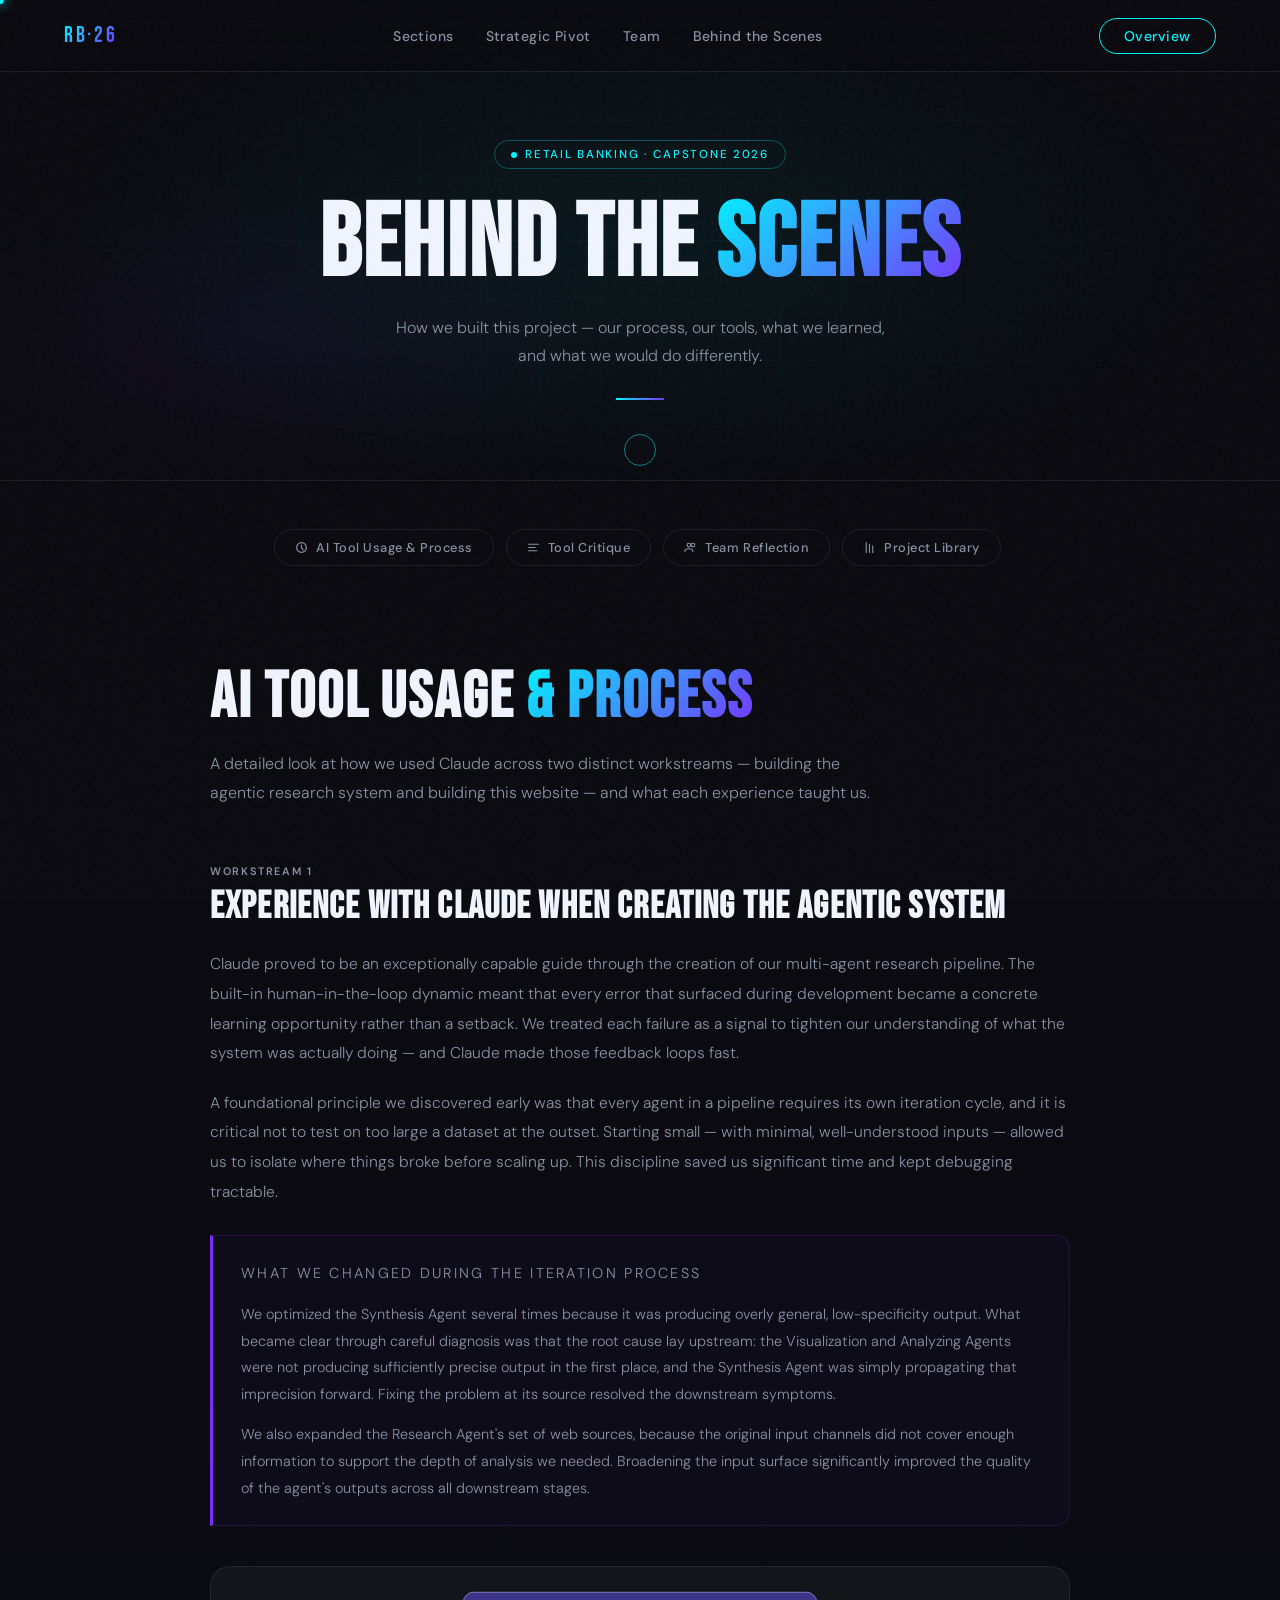
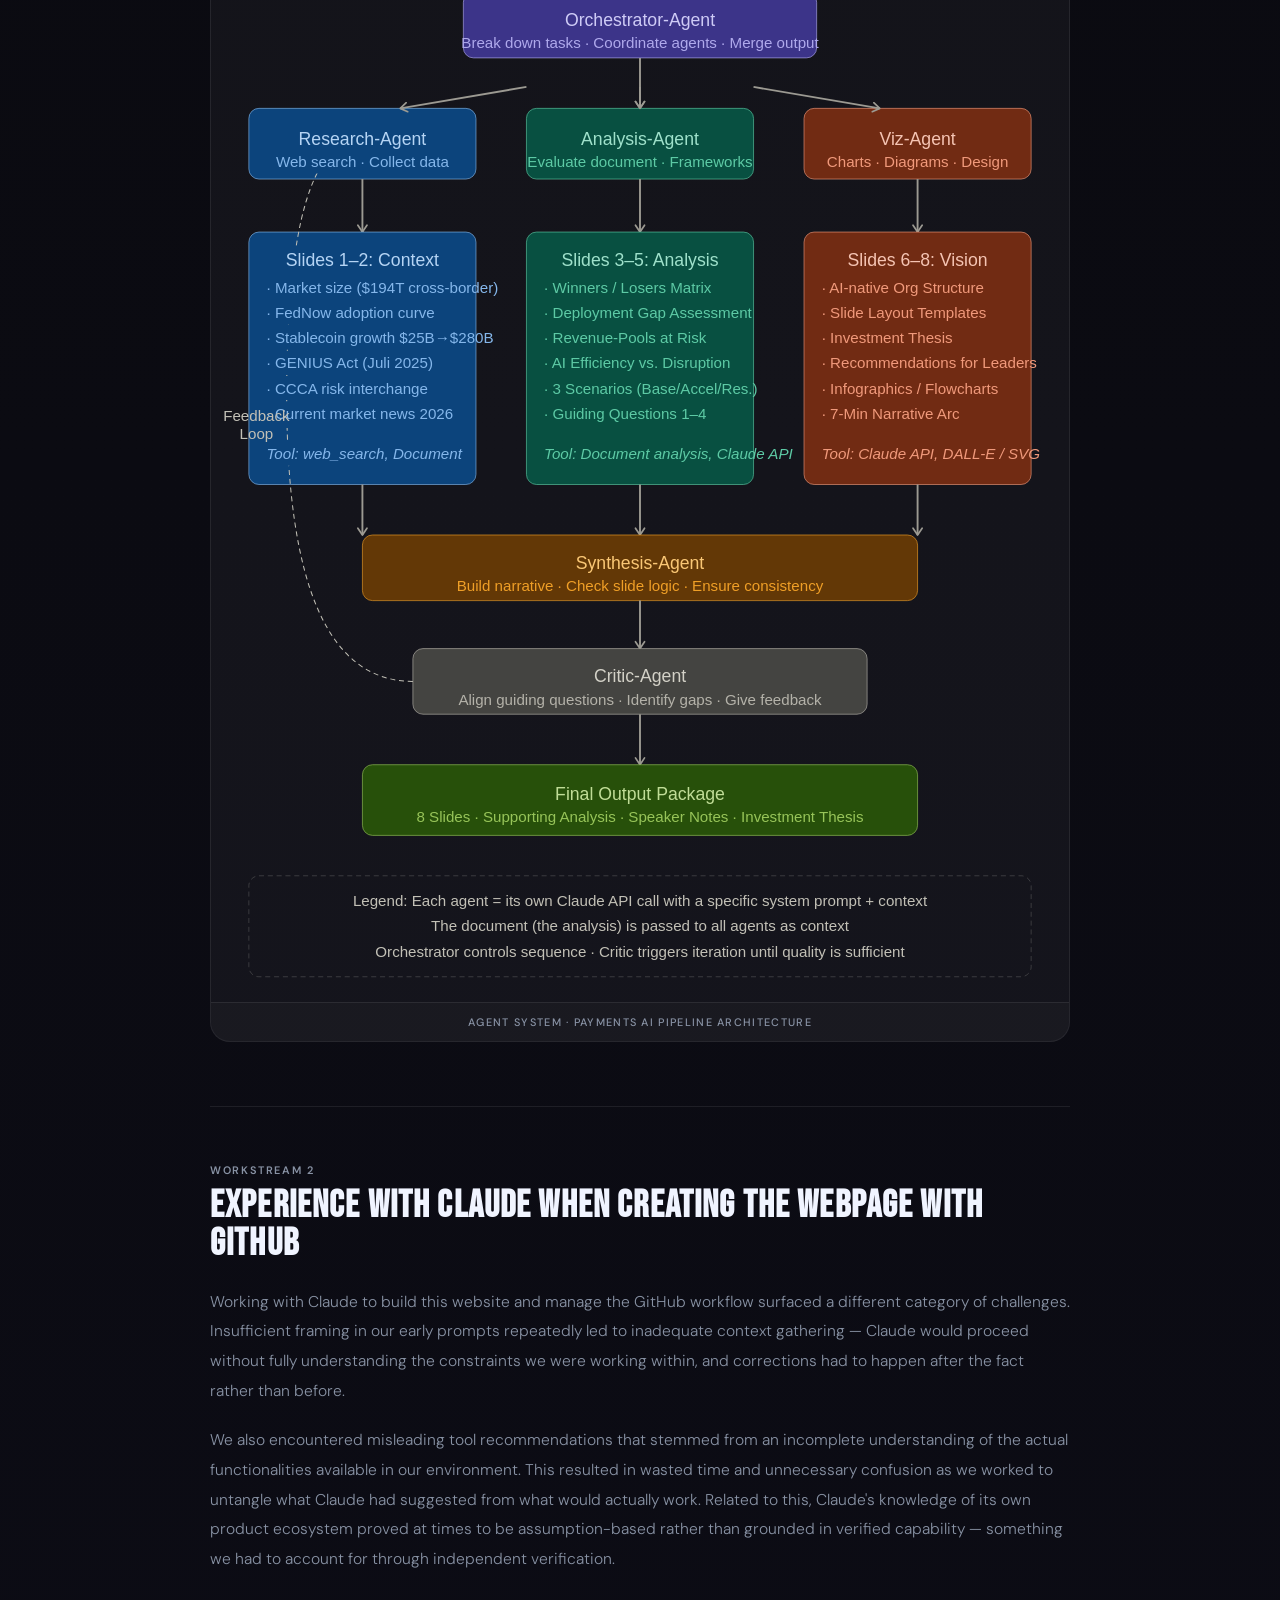
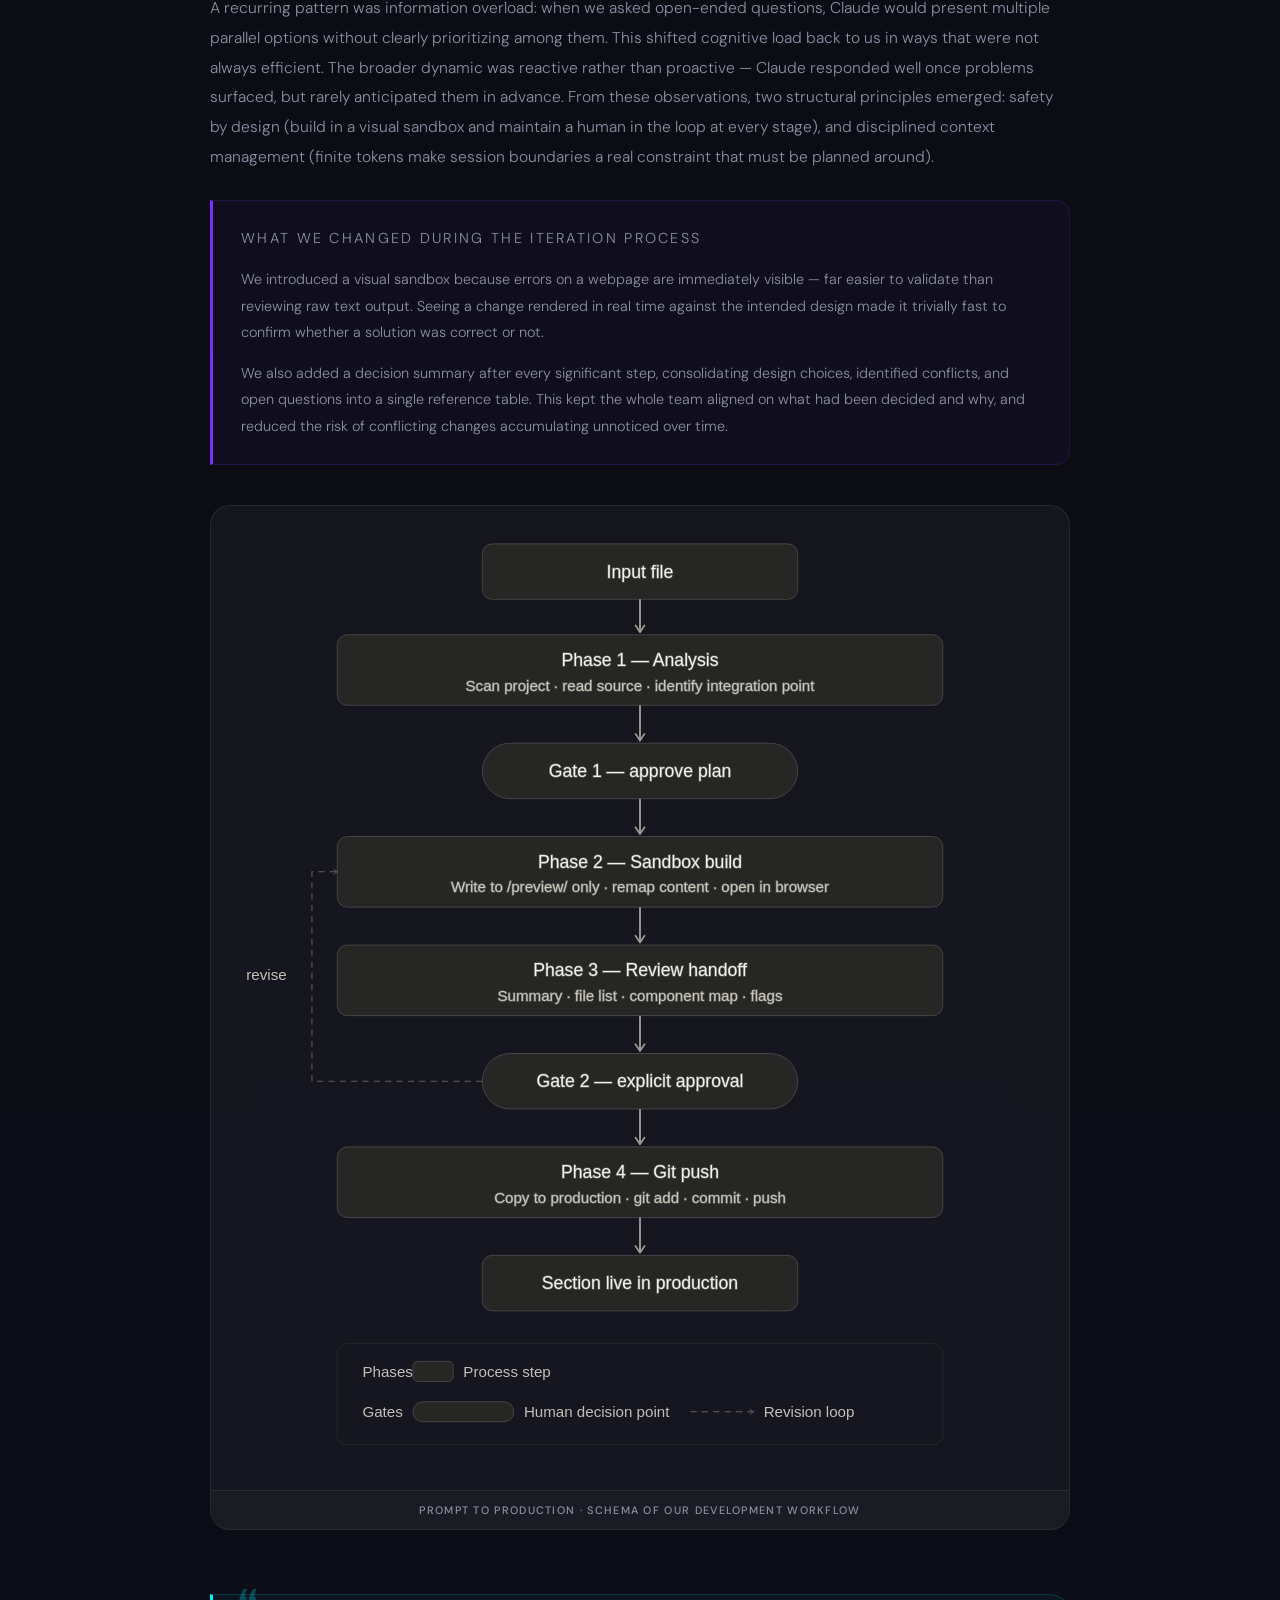
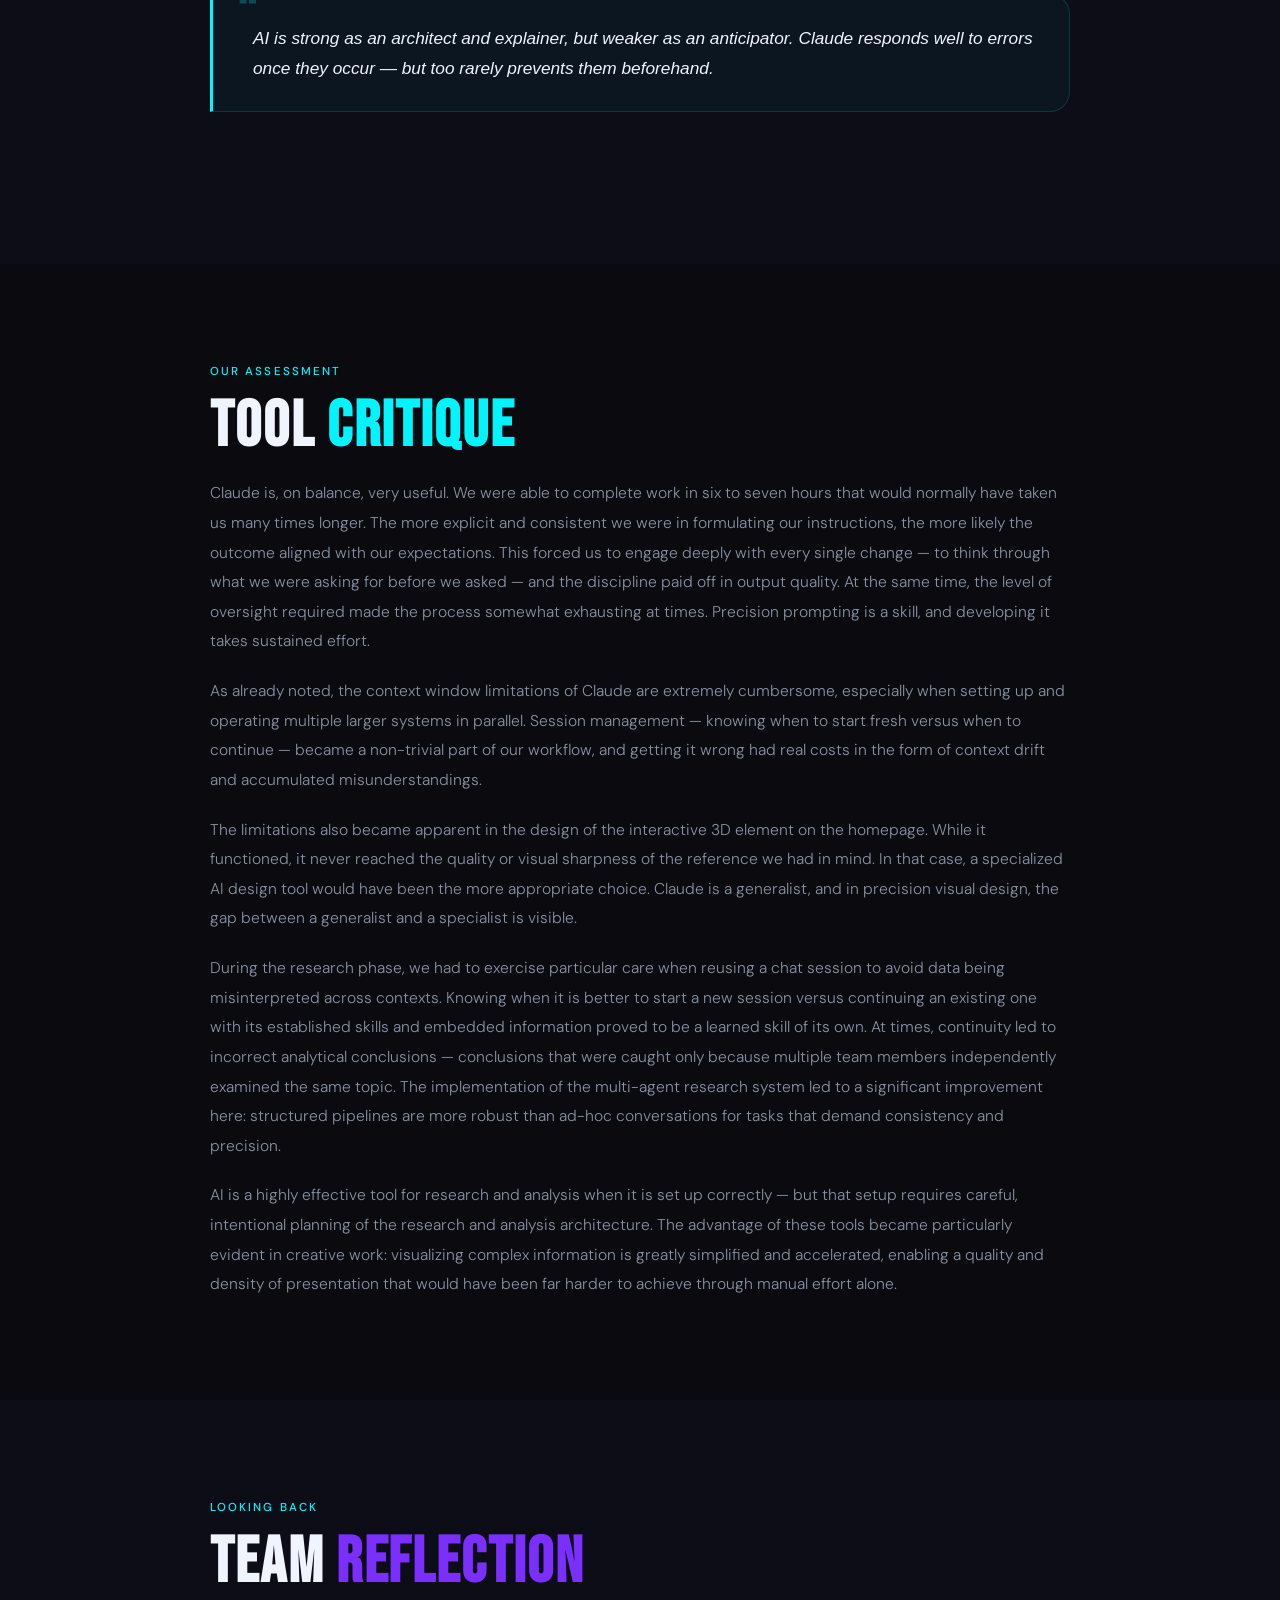
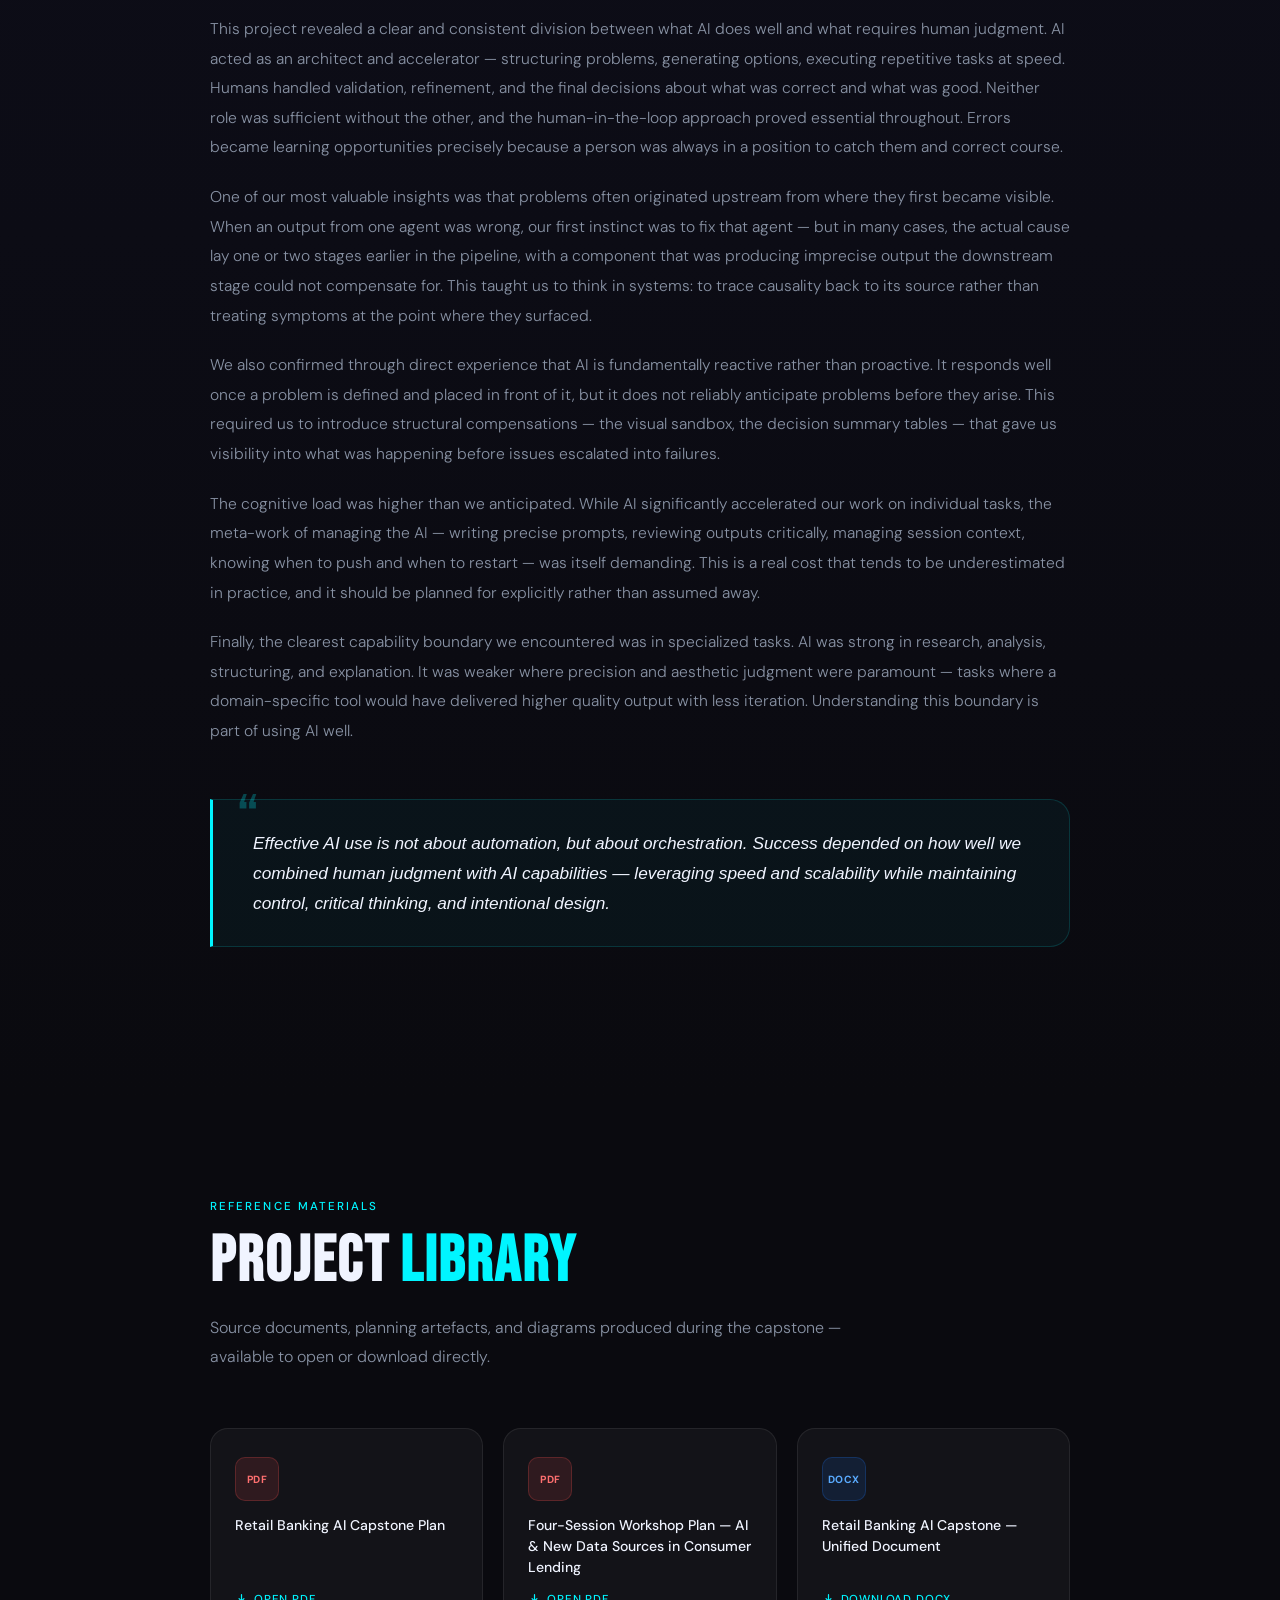
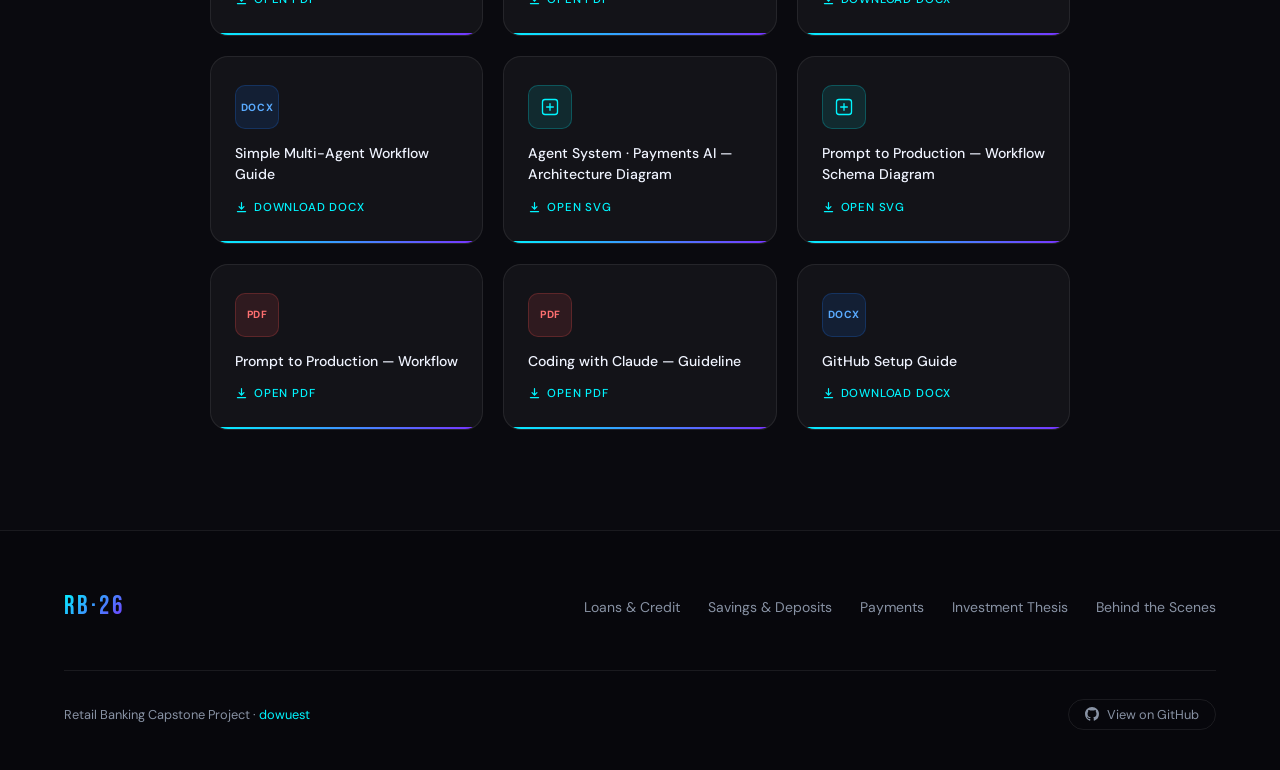
==== commit 15602804: "Add missing Library documents to behind-the-scenes index Co-Authored-By: Claude Sonnet 4.6 <noreply@" ====
--- a/behind-the-scenes/index.html
+++ b/behind-the-scenes/index.html
@@ -365,6 +365,33 @@
         </div>
       </a>
 
+      <a href="Library/prompt_to_production_workflow.pdf" target="_blank" rel="noopener" class="lib-card reveal" style="transition-delay:.42s">
+        <div class="lib-icon pdf">PDF</div>
+        <div class="lib-title">Prompt to Production — Workflow</div>
+        <div class="lib-dl">
+          <svg width="13" height="13" viewBox="0 0 16 16" fill="none" aria-hidden="true"><path d="M8 2v8M5 7l3 3 3-3M3 13h10" stroke="currentColor" stroke-width="1.5" stroke-linecap="round" stroke-linejoin="round"/></svg>
+          Open PDF
+        </div>
+      </a>
+
+      <a href="Library/coding_with_claude_guideline.pdf" target="_blank" rel="noopener" class="lib-card reveal" style="transition-delay:.46s">
+        <div class="lib-icon pdf">PDF</div>
+        <div class="lib-title">Coding with Claude — Guideline</div>
+        <div class="lib-dl">
+          <svg width="13" height="13" viewBox="0 0 16 16" fill="none" aria-hidden="true"><path d="M8 2v8M5 7l3 3 3-3M3 13h10" stroke="currentColor" stroke-width="1.5" stroke-linecap="round" stroke-linejoin="round"/></svg>
+          Open PDF
+        </div>
+      </a>
+
+      <a href="Library/Github-setup-guide.docx" target="_blank" rel="noopener" class="lib-card reveal" style="transition-delay:.50s">
+        <div class="lib-icon docx">DOCX</div>
+        <div class="lib-title">GitHub Setup Guide</div>
+        <div class="lib-dl">
+          <svg width="13" height="13" viewBox="0 0 16 16" fill="none" aria-hidden="true"><path d="M8 2v8M5 7l3 3 3-3M3 13h10" stroke="currentColor" stroke-width="1.5" stroke-linecap="round" stroke-linejoin="round"/></svg>
+          Download DOCX
+        </div>
+      </a>
+
     </div>
   </div>
 </section>
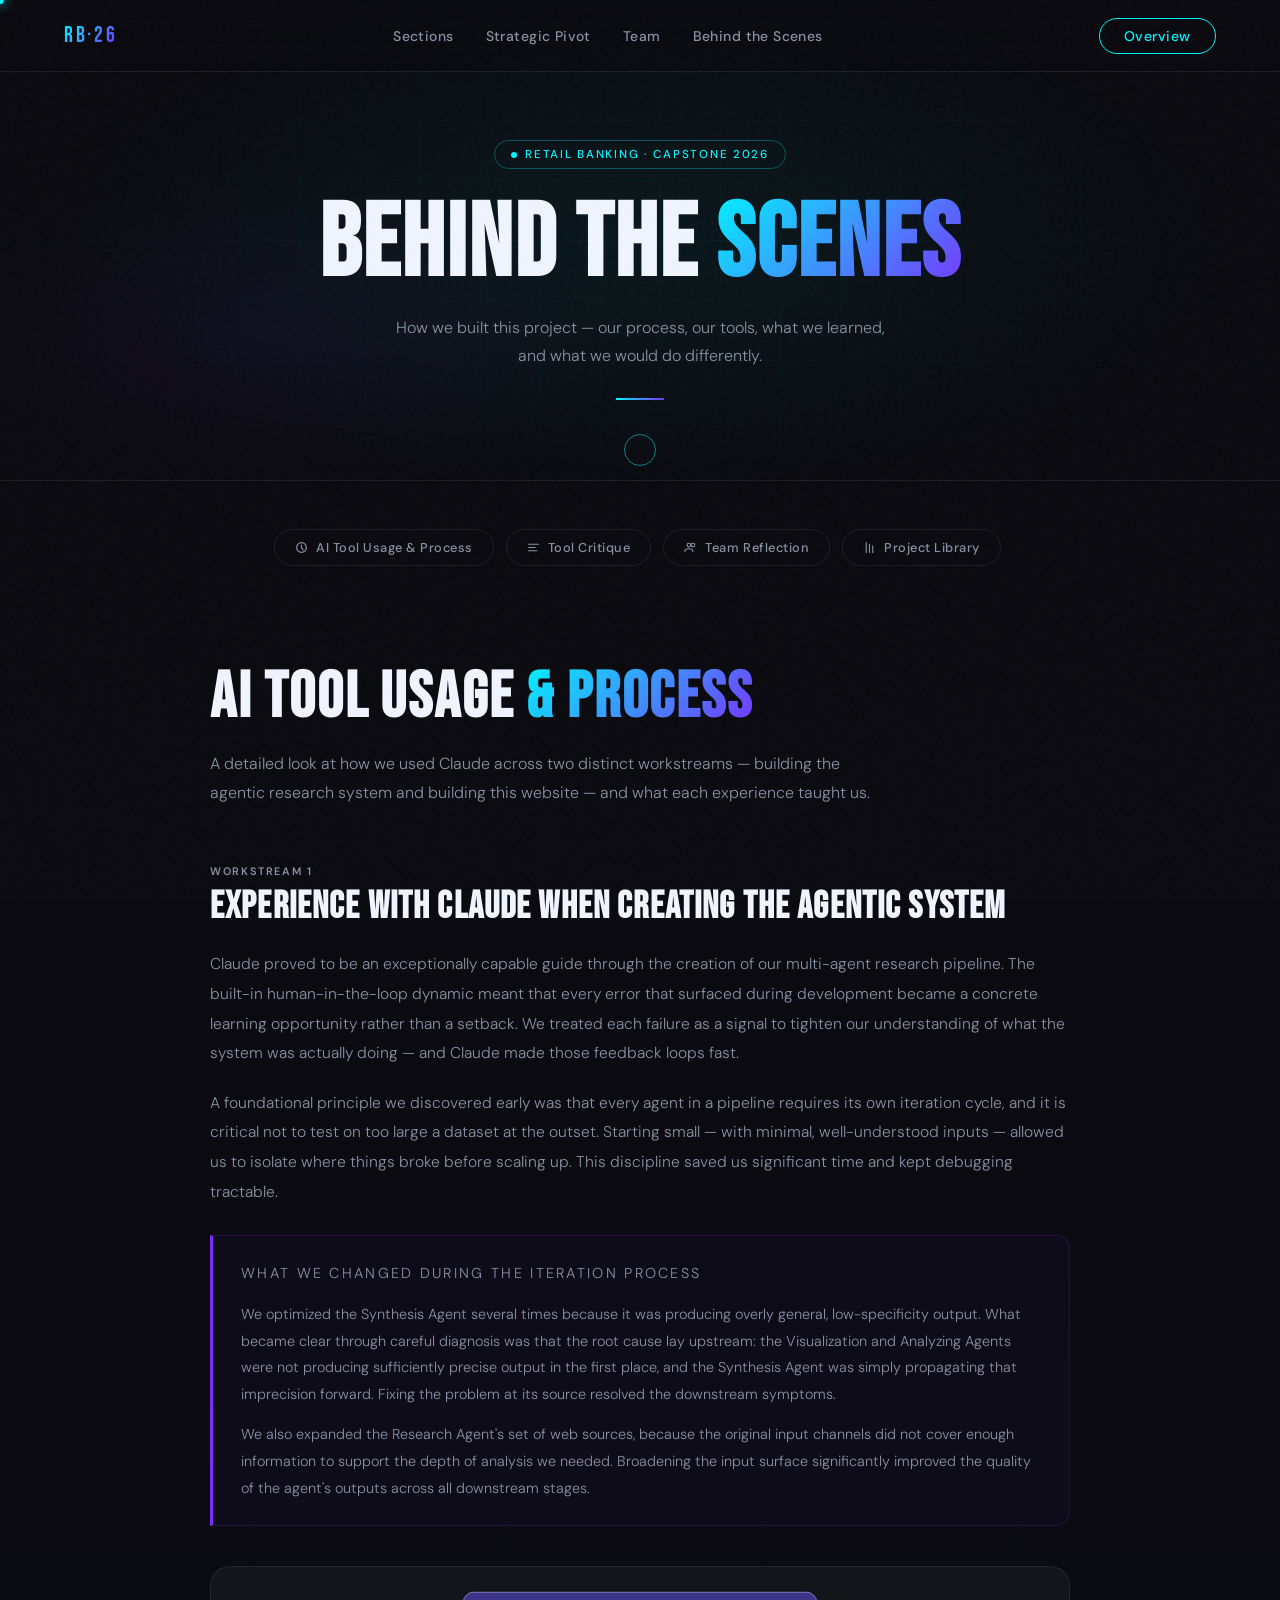
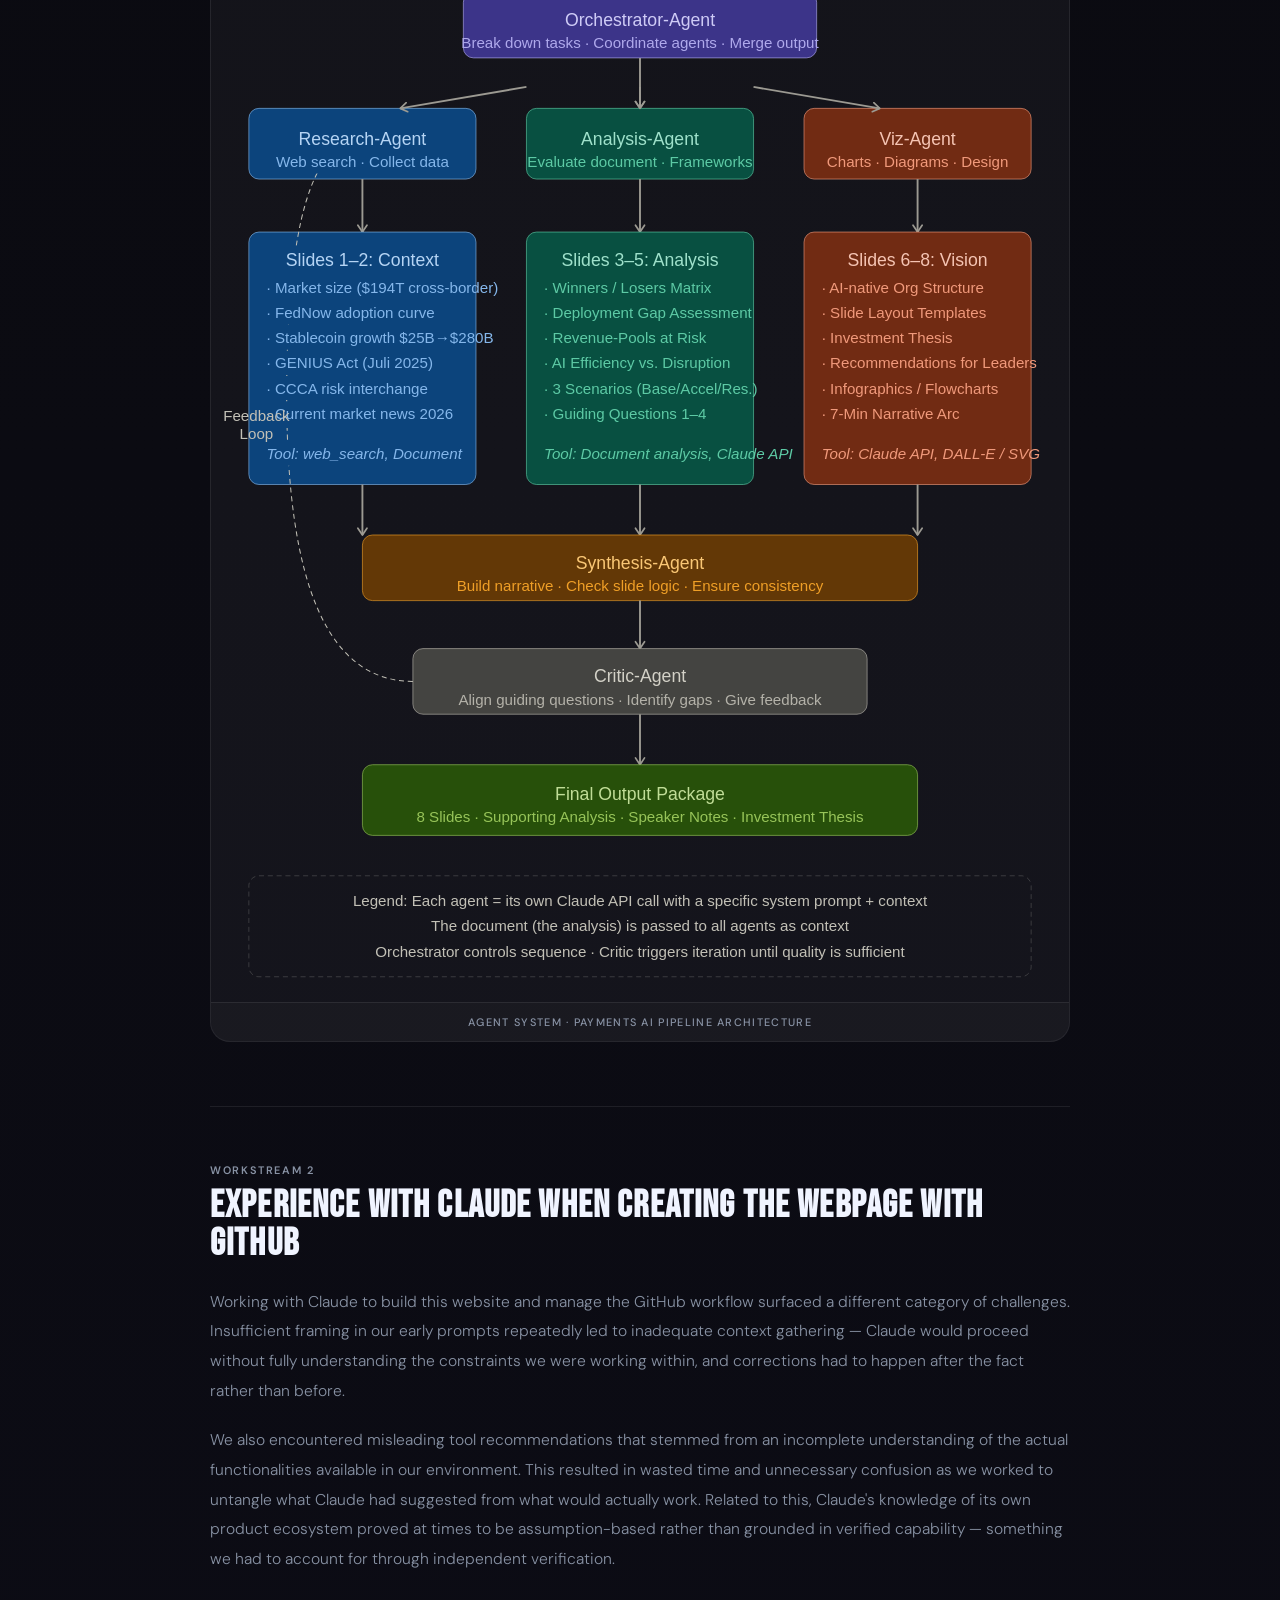
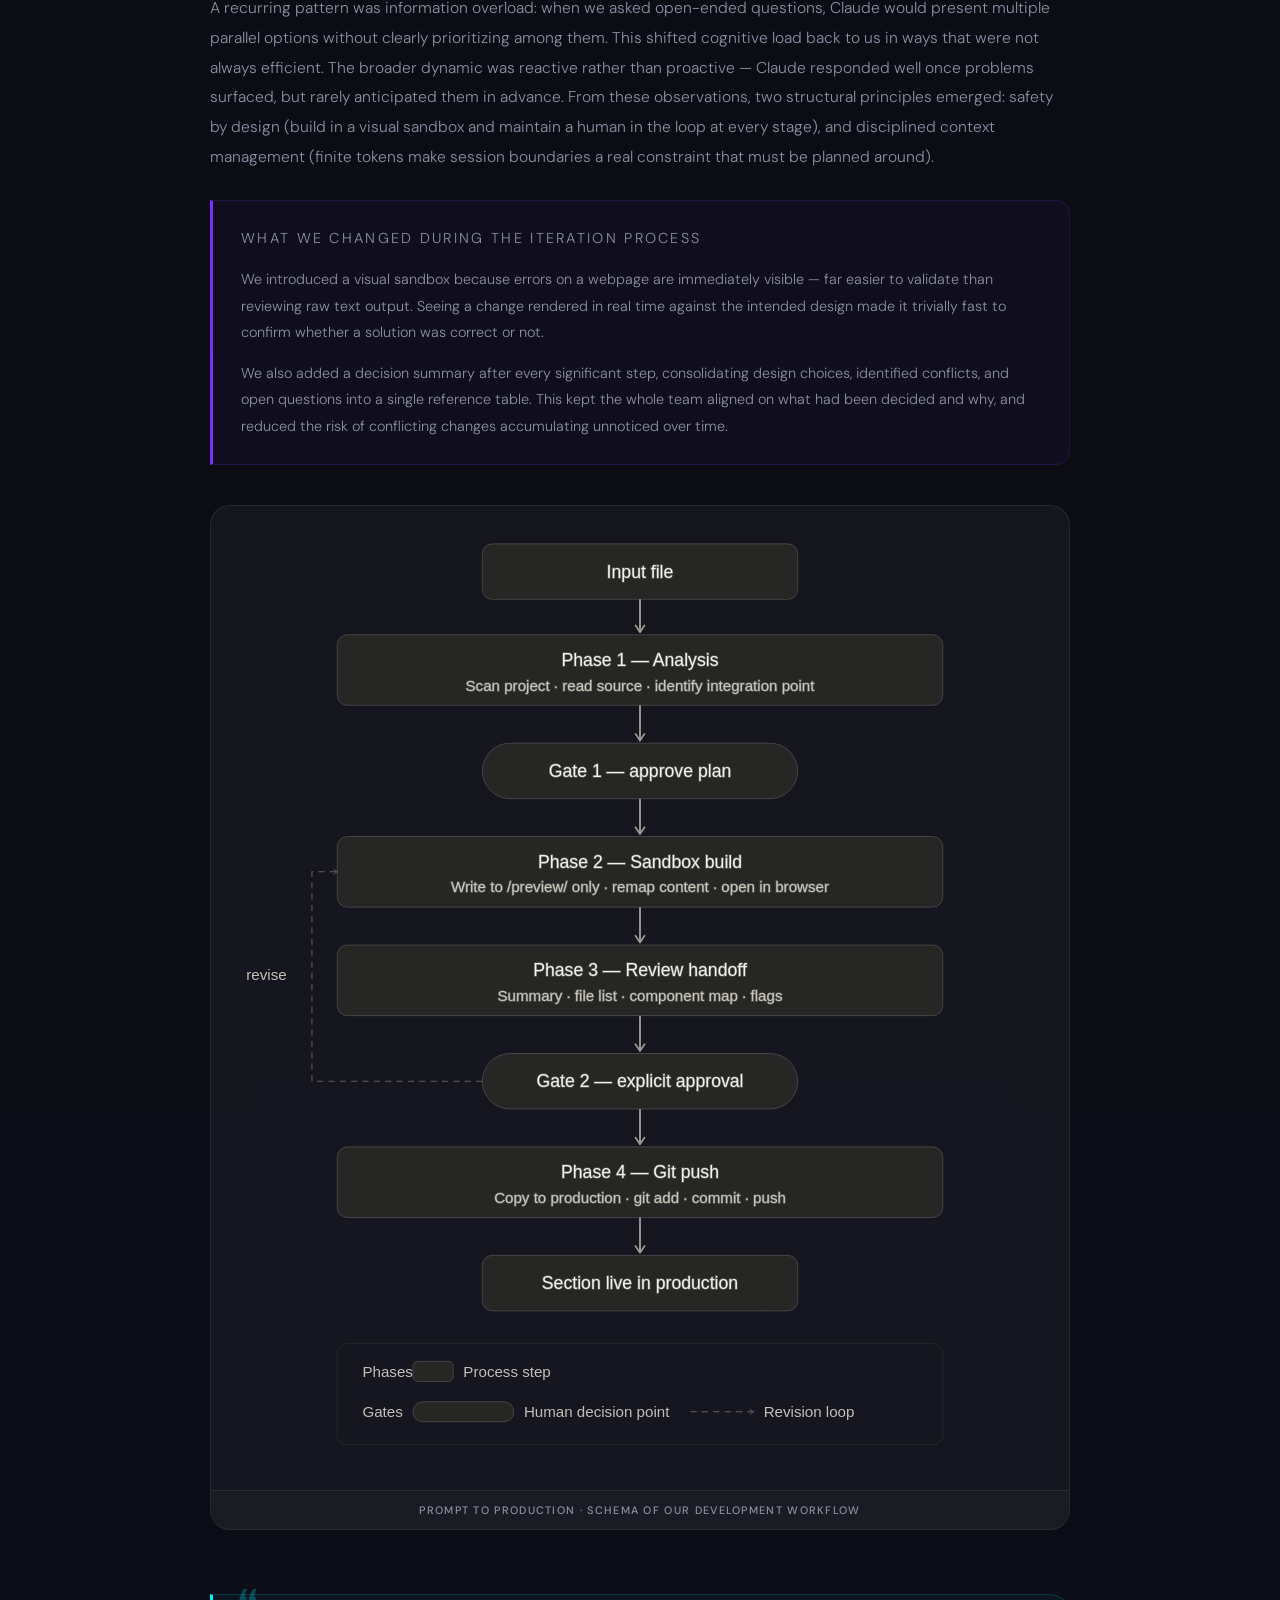
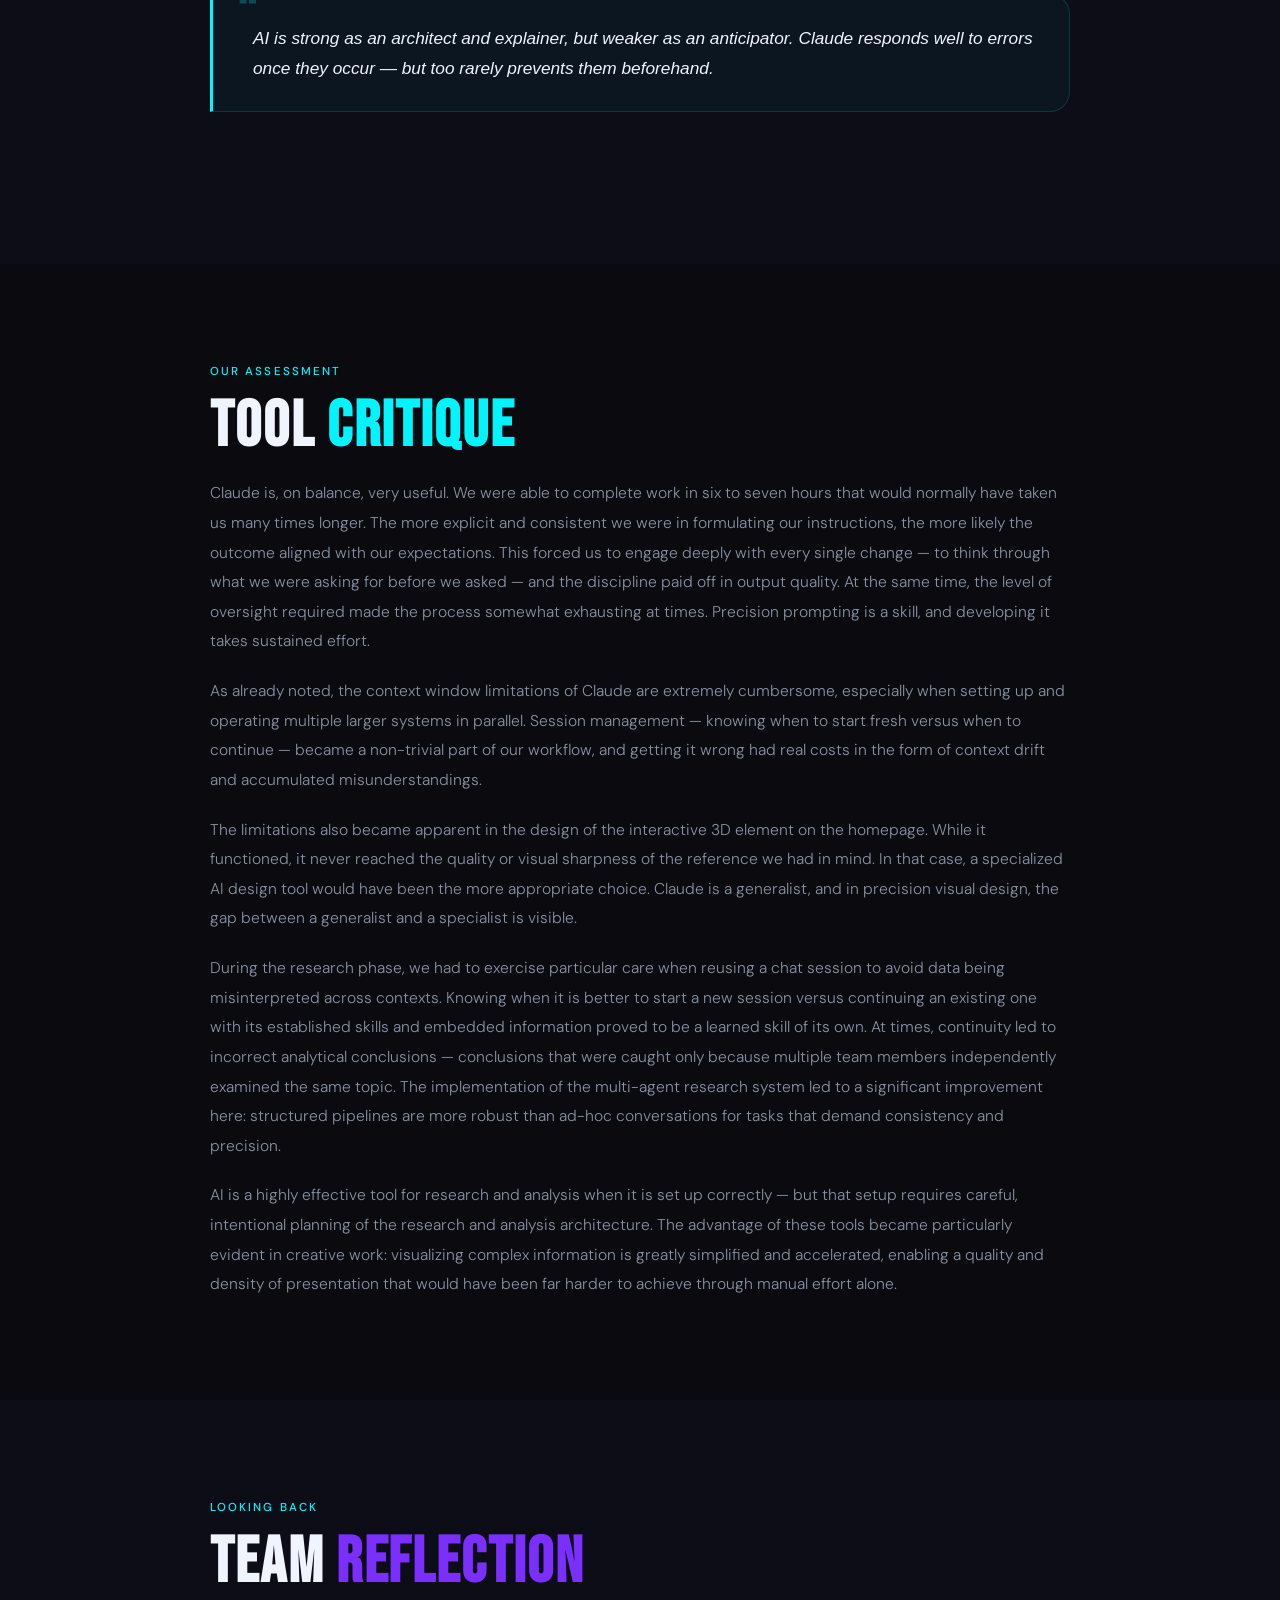
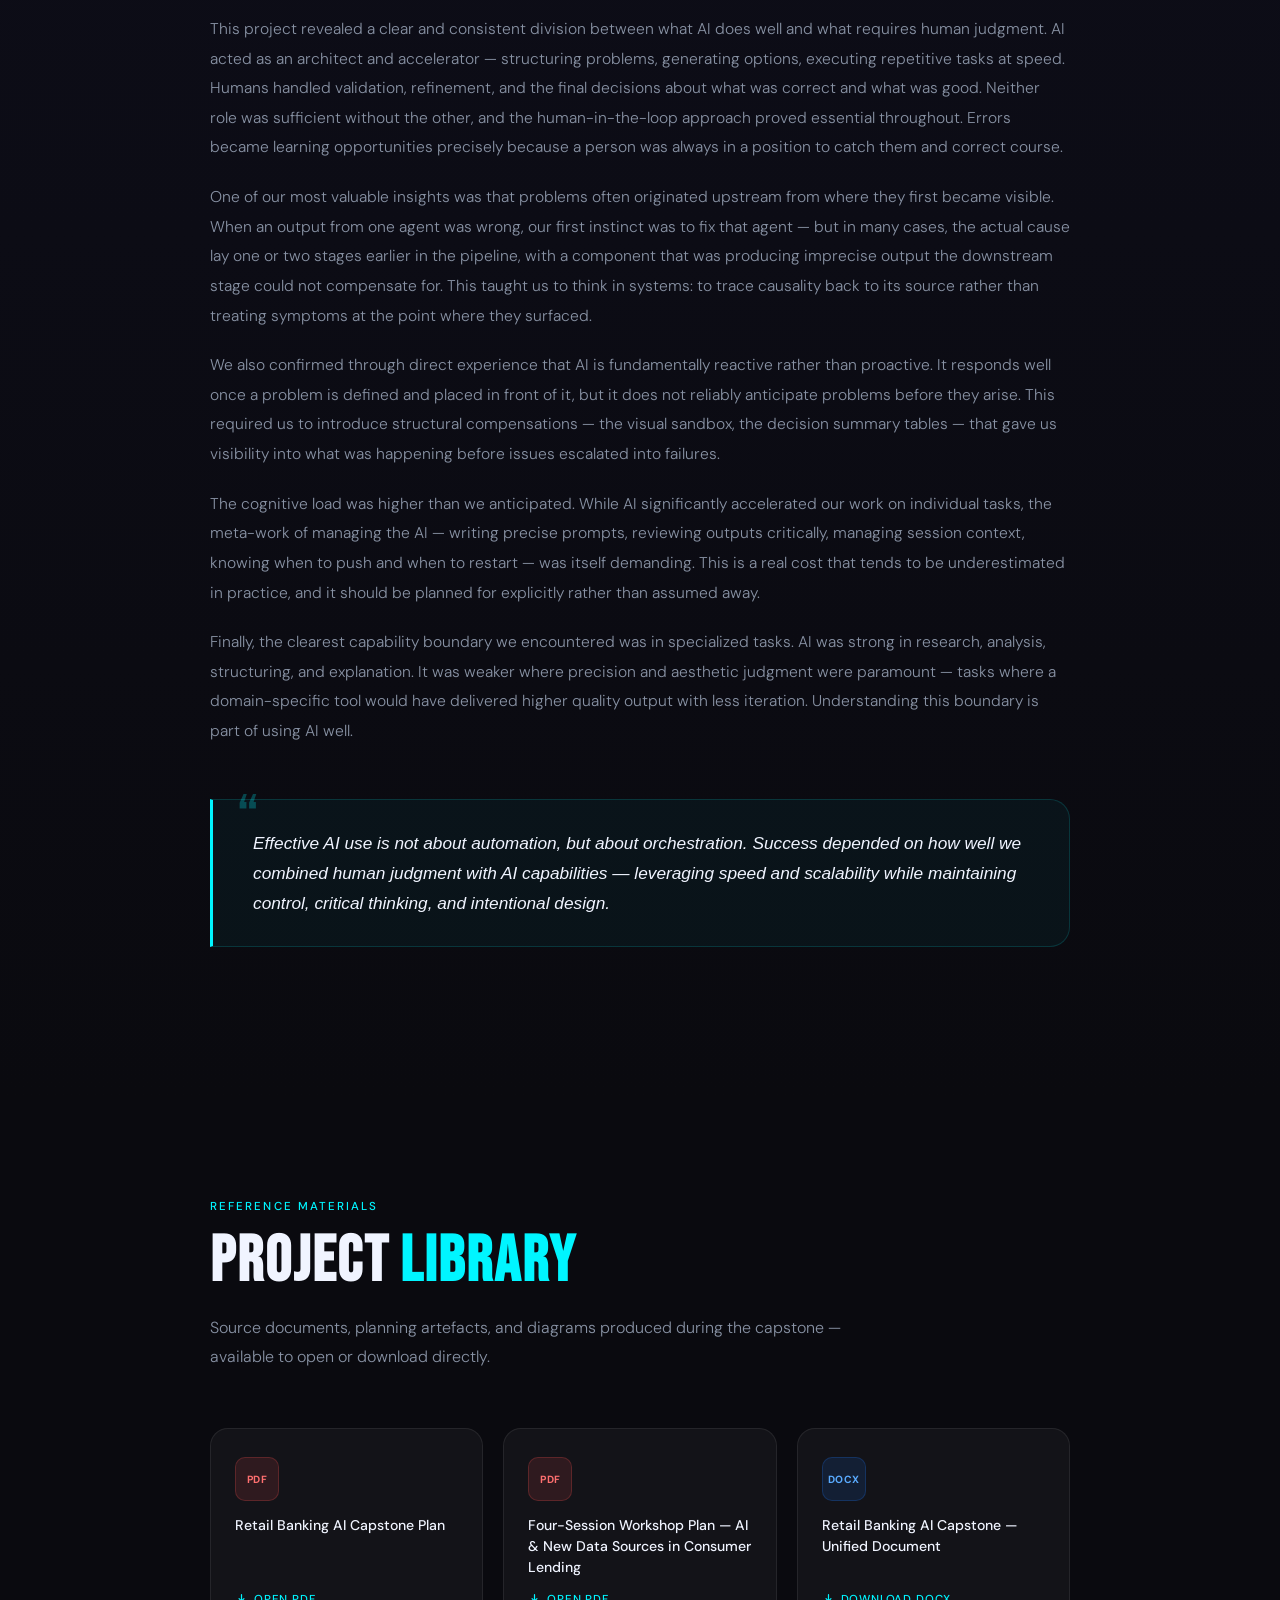
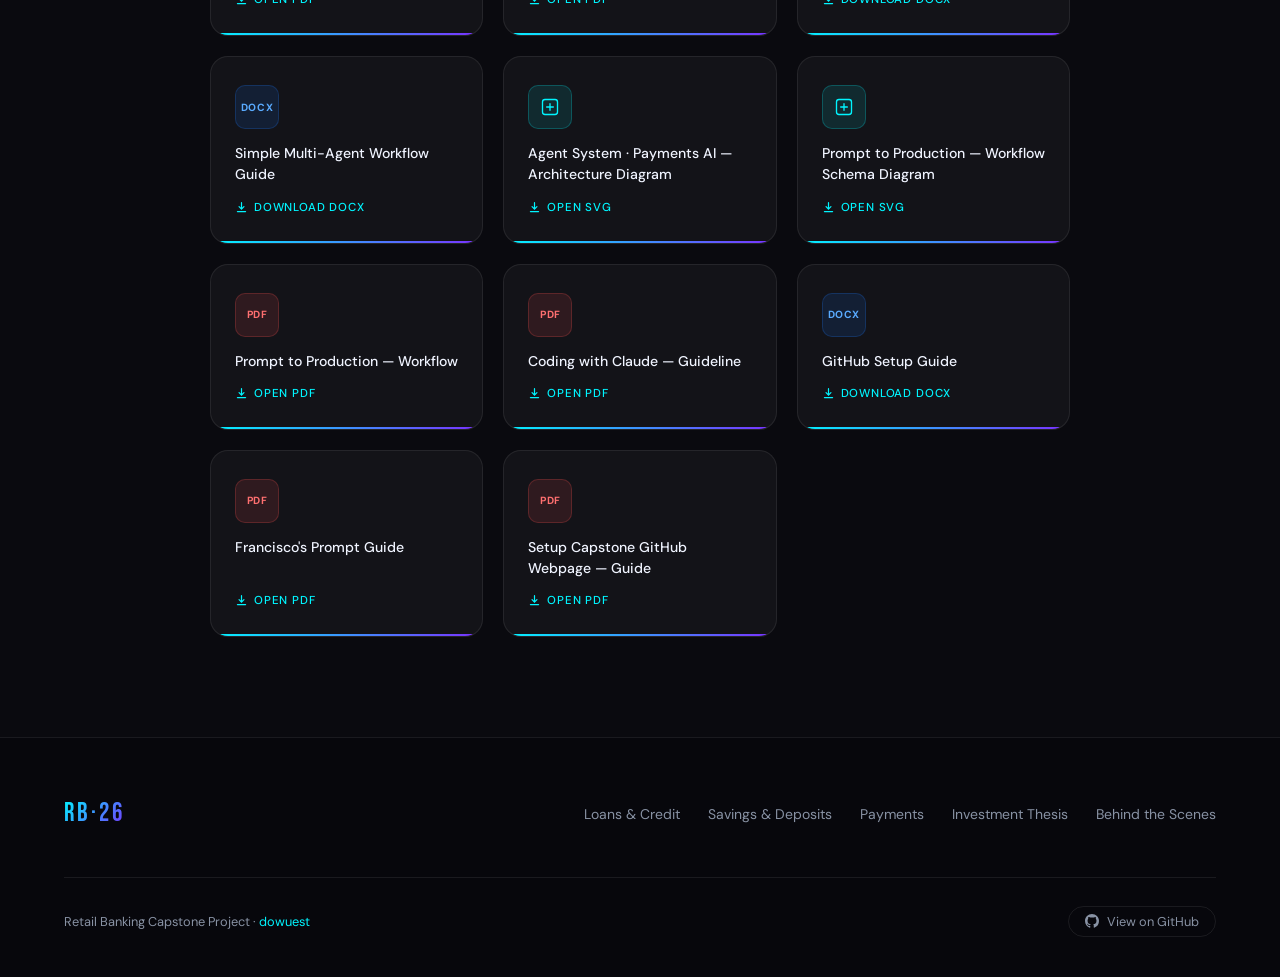
==== commit 5a1a34ae: "Add Francisco_Prompt_Guide and Setup_Capstone_GitHubWebpage_Guide to library" ====
--- a/behind-the-scenes/index.html
+++ b/behind-the-scenes/index.html
@@ -392,6 +392,24 @@
         </div>
       </a>
 
+      <a href="Library/Francisco_Prompt_Guide.pdf" target="_blank" rel="noopener" class="lib-card reveal" style="transition-delay:.54s">
+        <div class="lib-icon pdf">PDF</div>
+        <div class="lib-title">Francisco's Prompt Guide</div>
+        <div class="lib-dl">
+          <svg width="13" height="13" viewBox="0 0 16 16" fill="none" aria-hidden="true"><path d="M8 2v8M5 7l3 3 3-3M3 13h10" stroke="currentColor" stroke-width="1.5" stroke-linecap="round" stroke-linejoin="round"/></svg>
+          Open PDF
+        </div>
+      </a>
+
+      <a href="Library/Setup_Capstone_GitHubWebpage_Guide.pdf" target="_blank" rel="noopener" class="lib-card reveal" style="transition-delay:.58s">
+        <div class="lib-icon pdf">PDF</div>
+        <div class="lib-title">Setup Capstone GitHub Webpage — Guide</div>
+        <div class="lib-dl">
+          <svg width="13" height="13" viewBox="0 0 16 16" fill="none" aria-hidden="true"><path d="M8 2v8M5 7l3 3 3-3M3 13h10" stroke="currentColor" stroke-width="1.5" stroke-linecap="round" stroke-linejoin="round"/></svg>
+          Open PDF
+        </div>
+      </a>
+
     </div>
   </div>
 </section>
